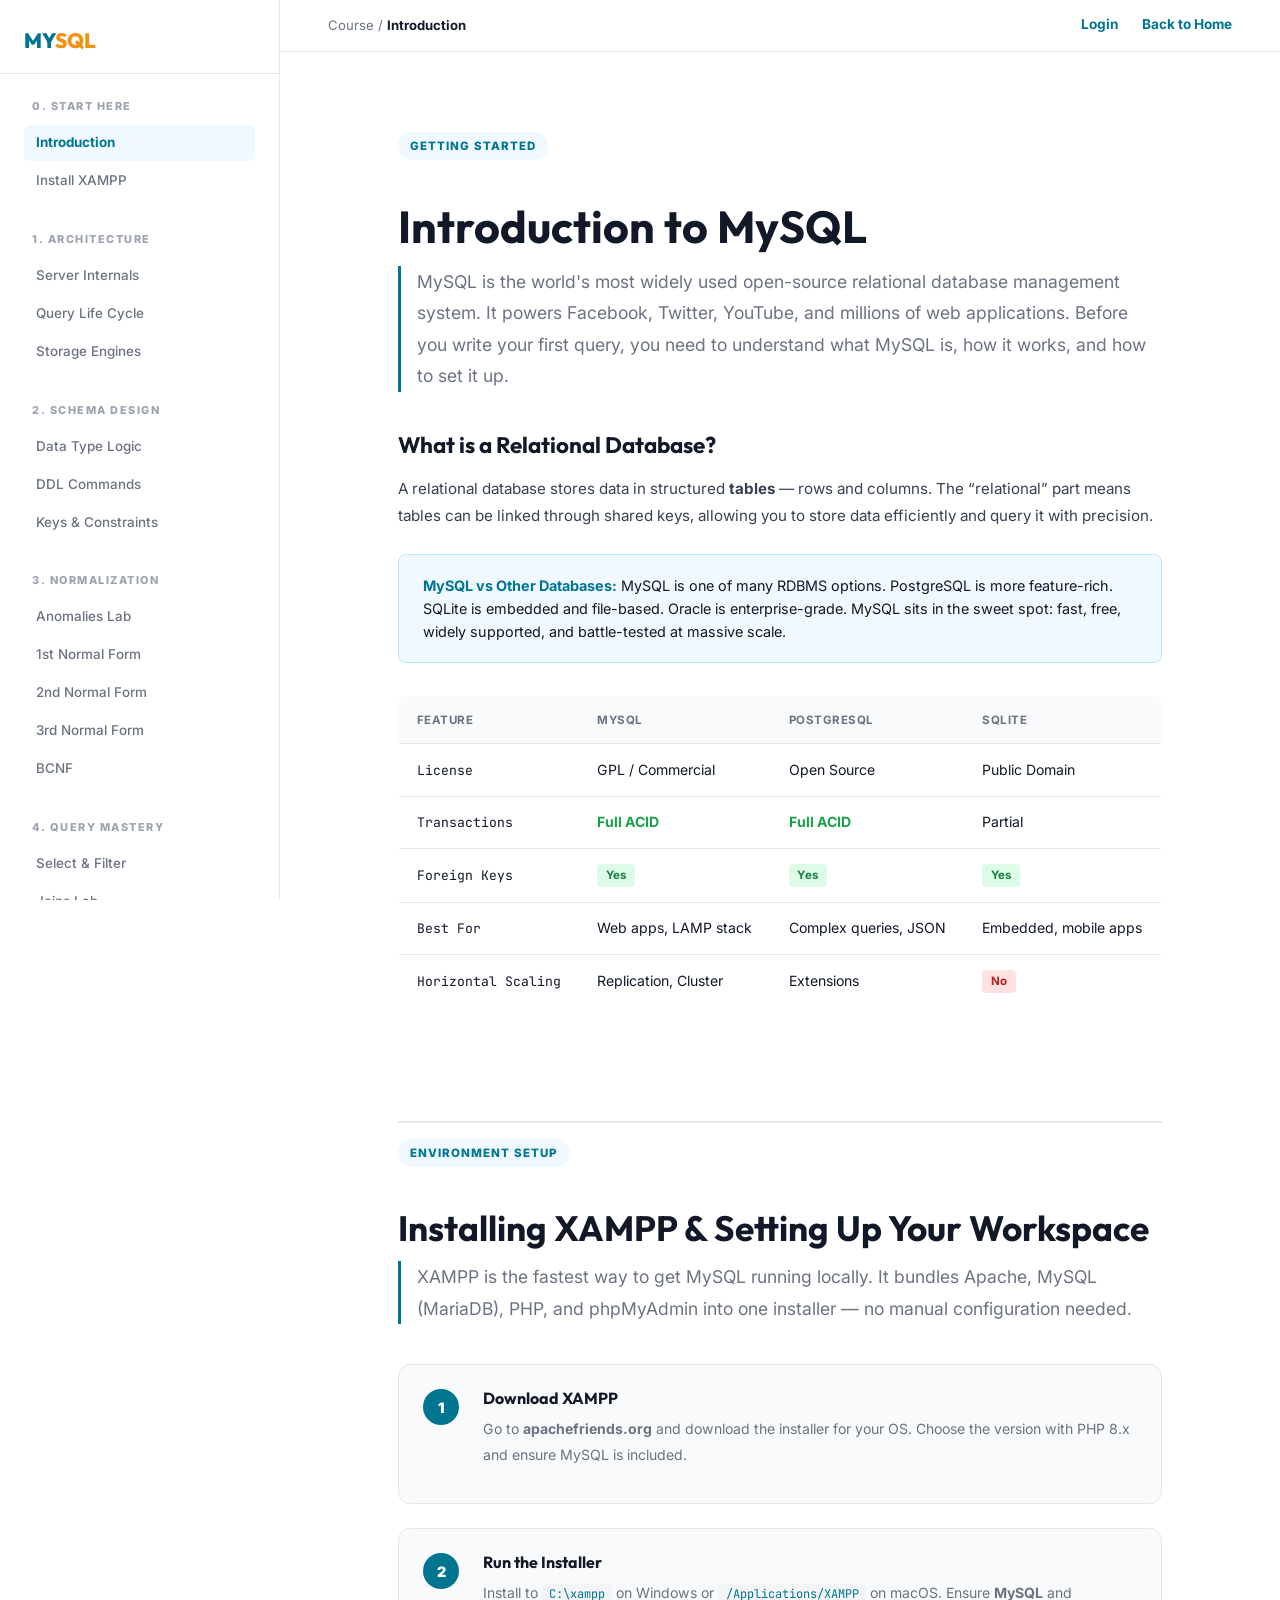
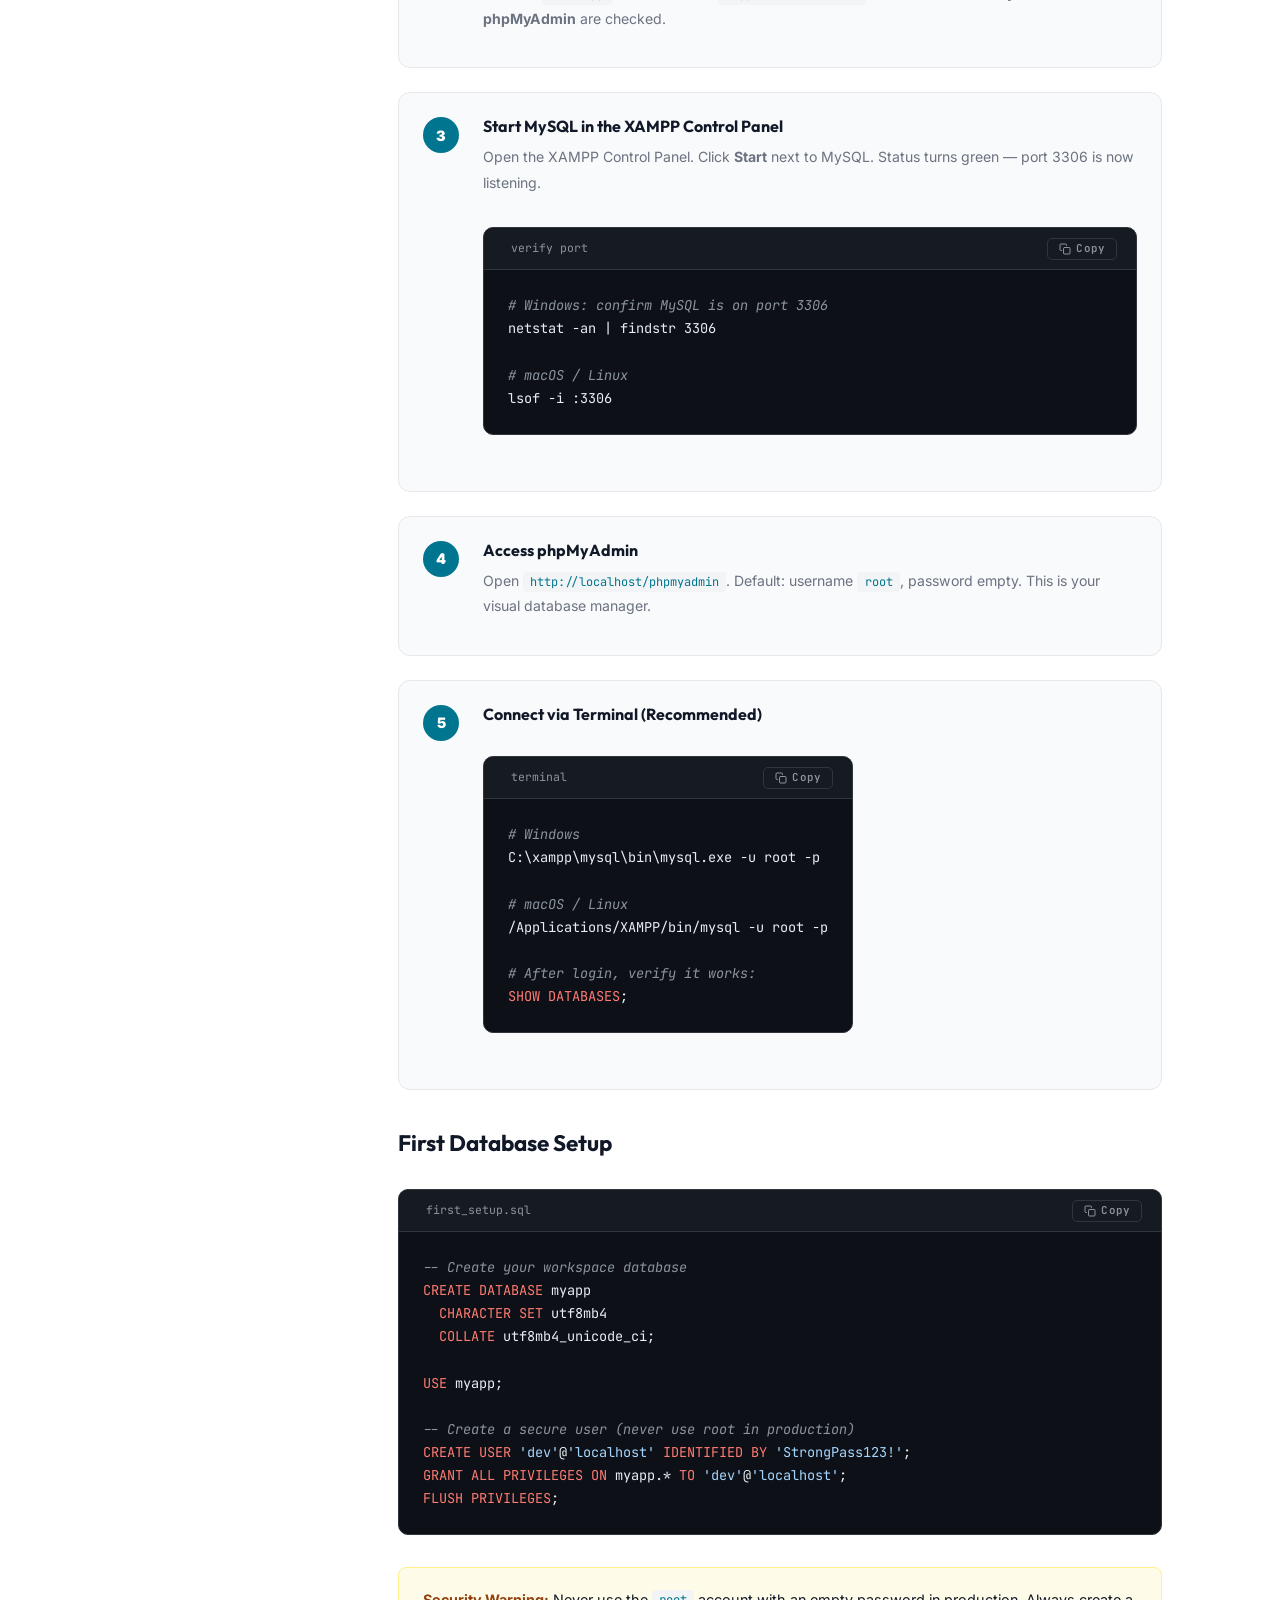
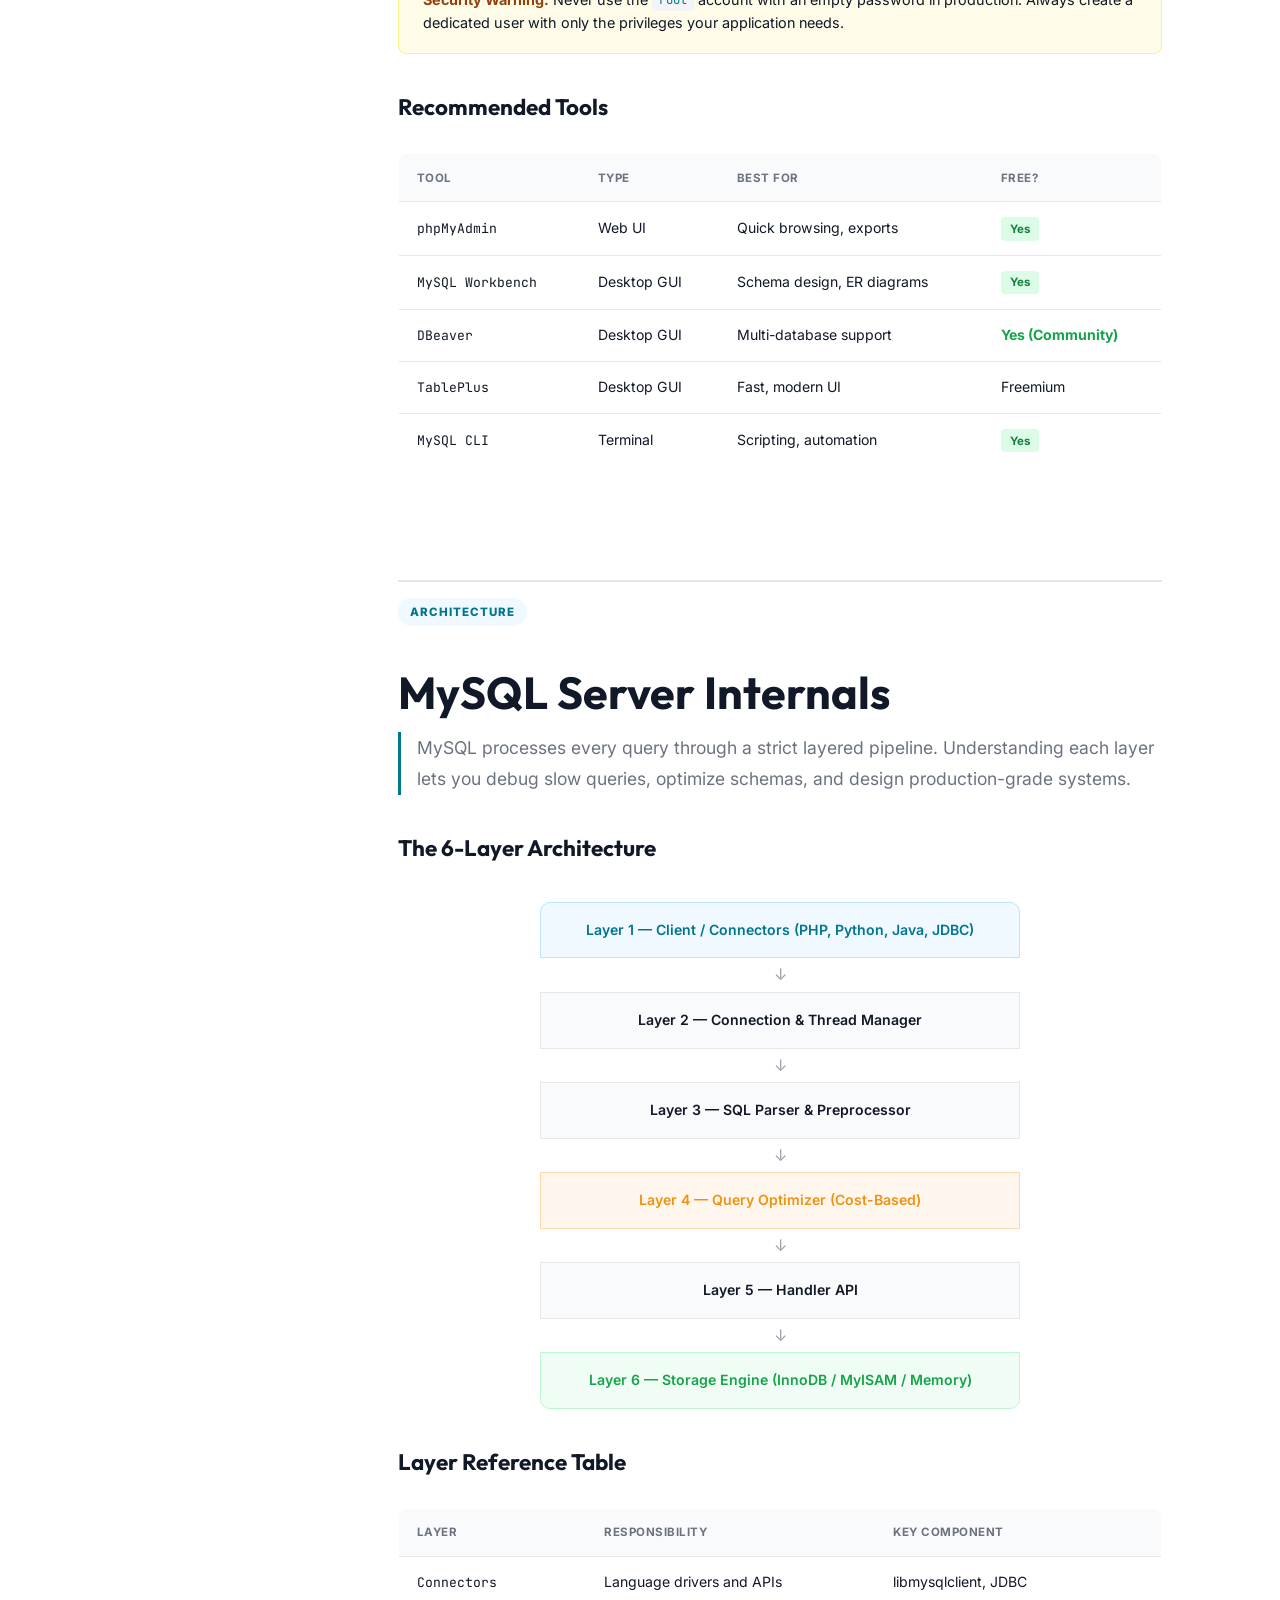
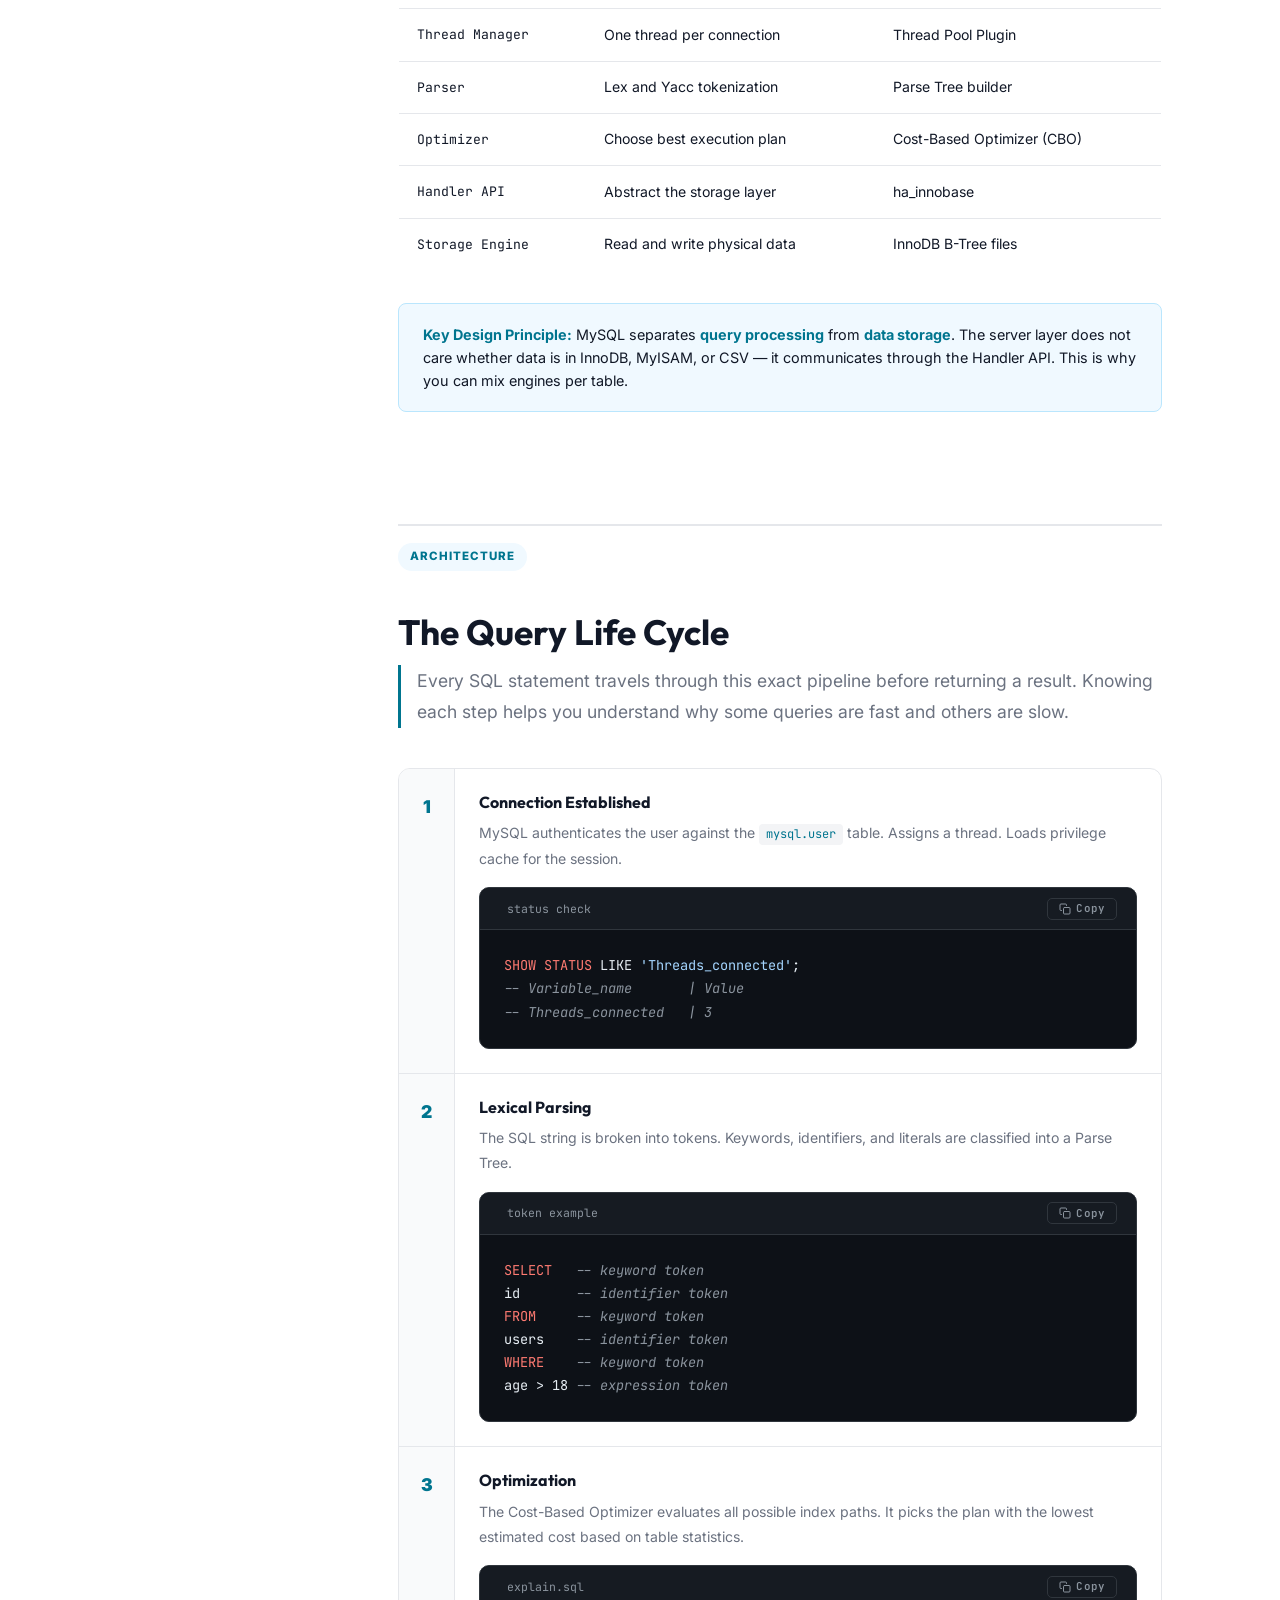
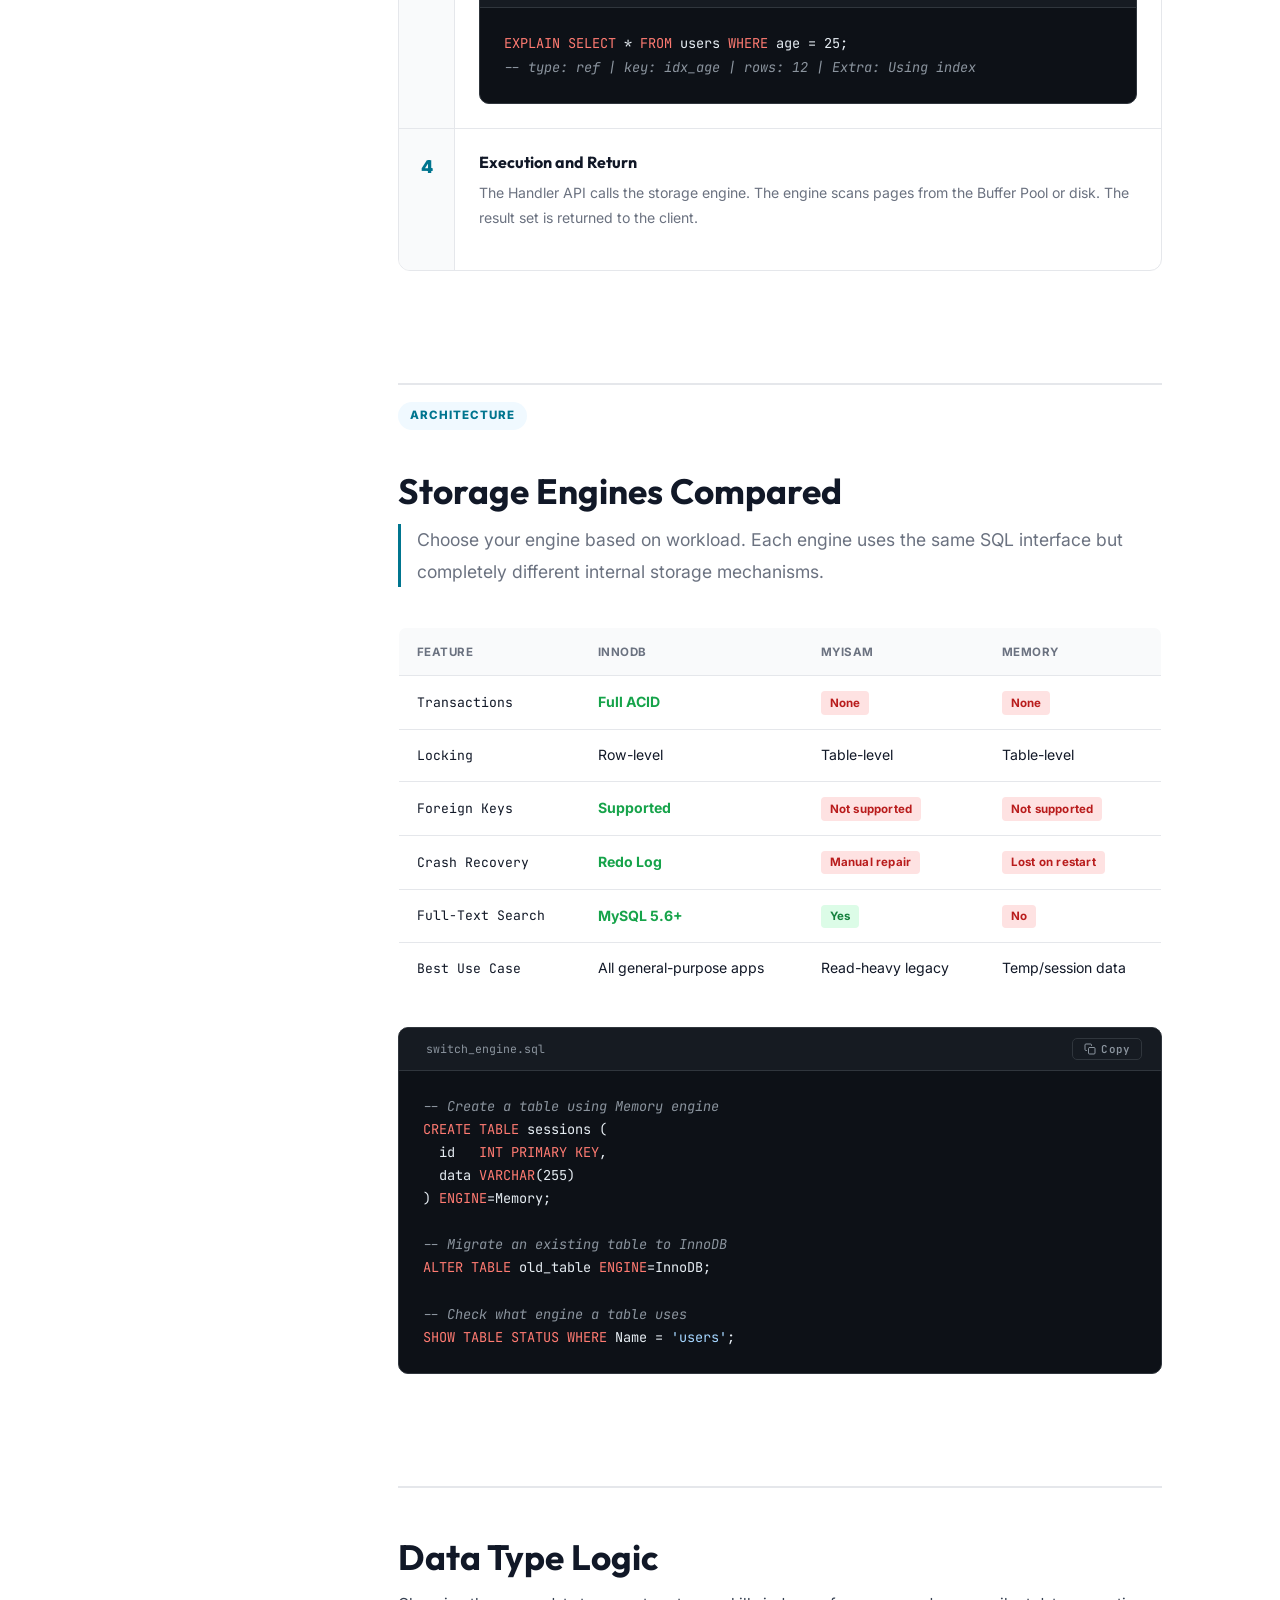
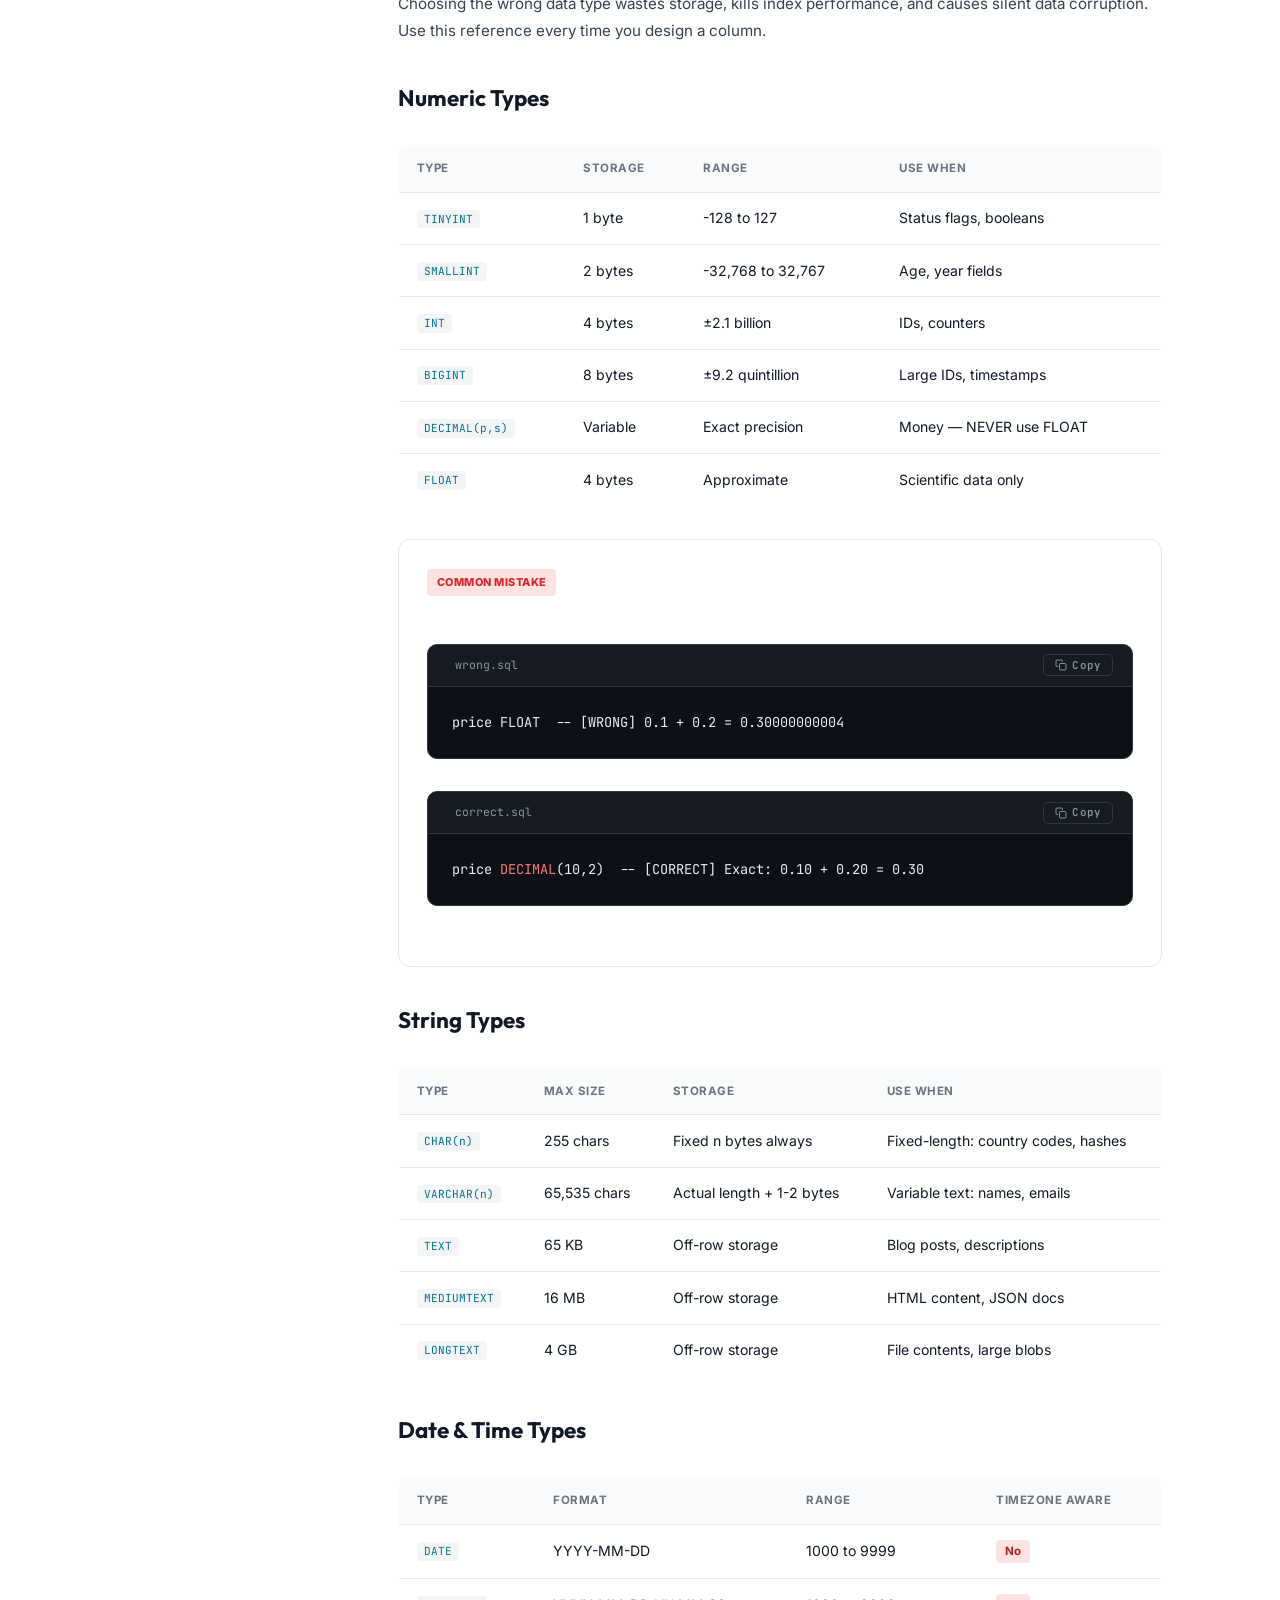
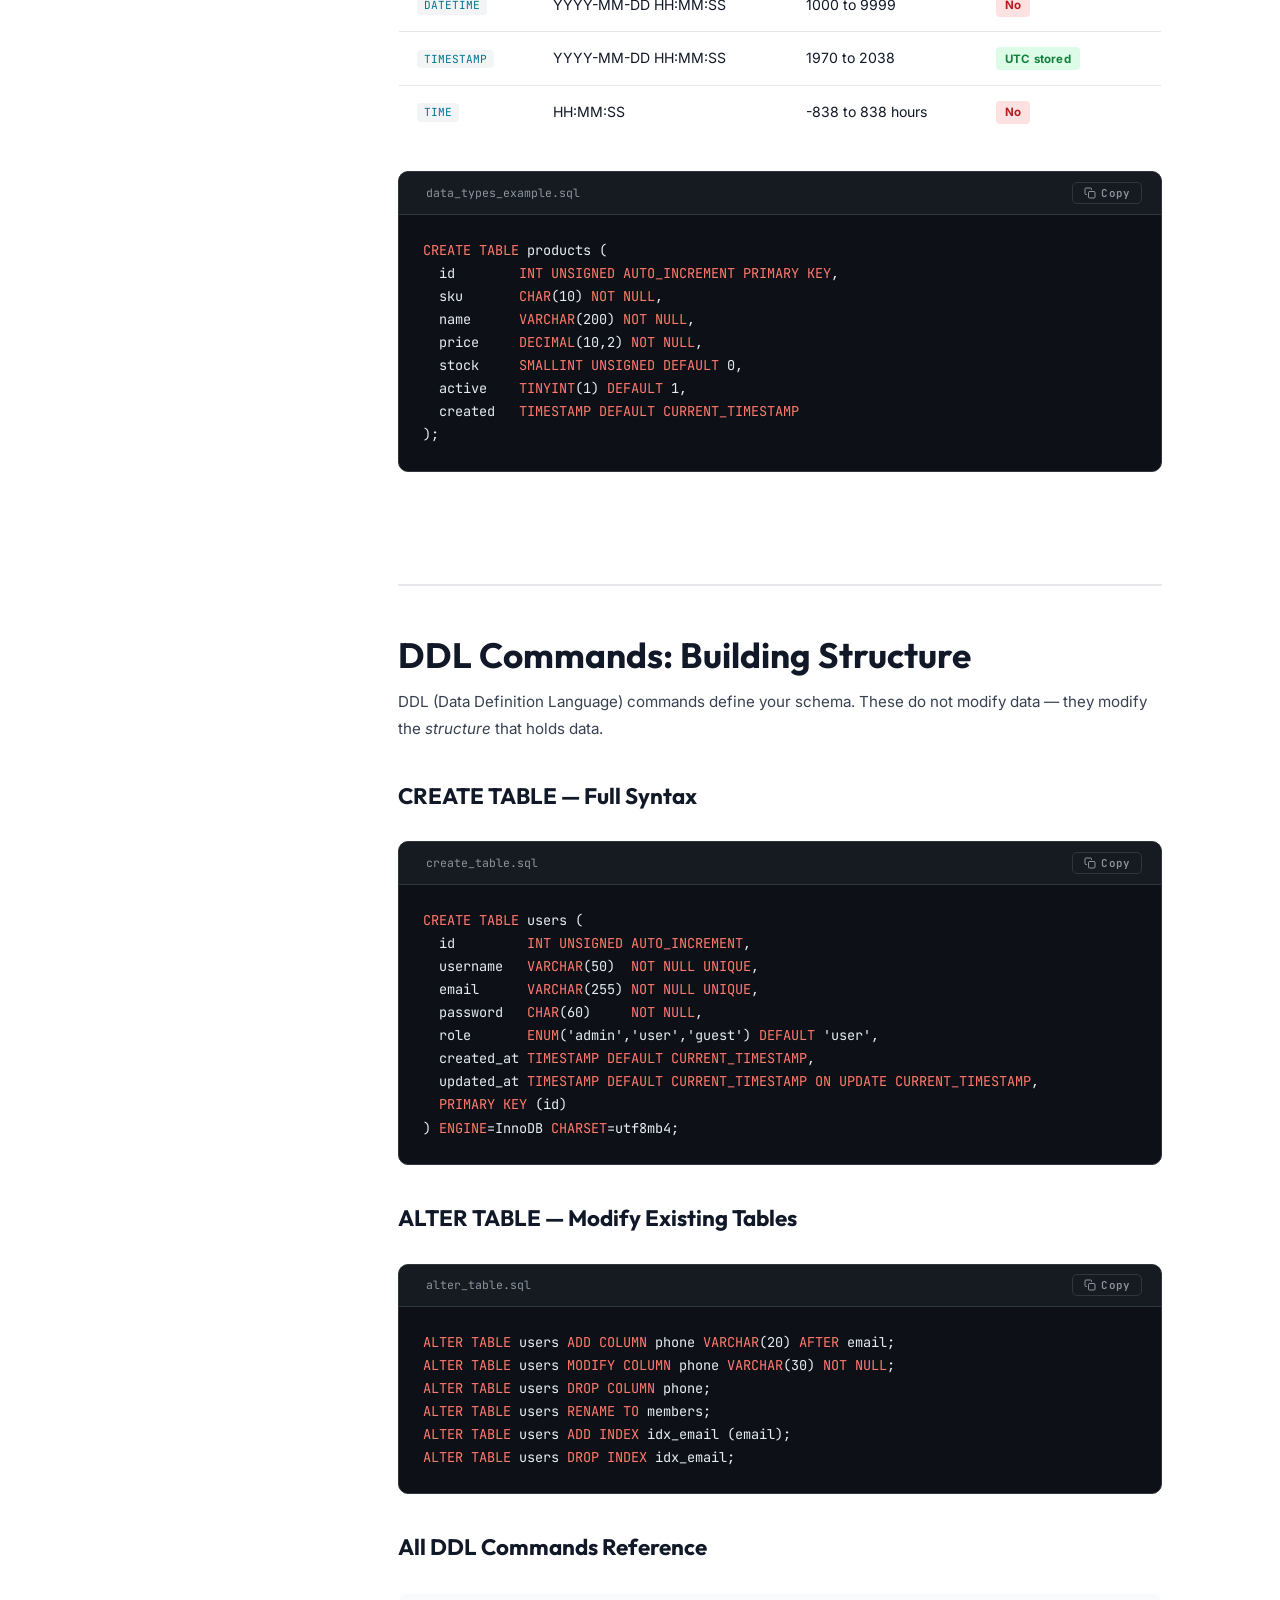
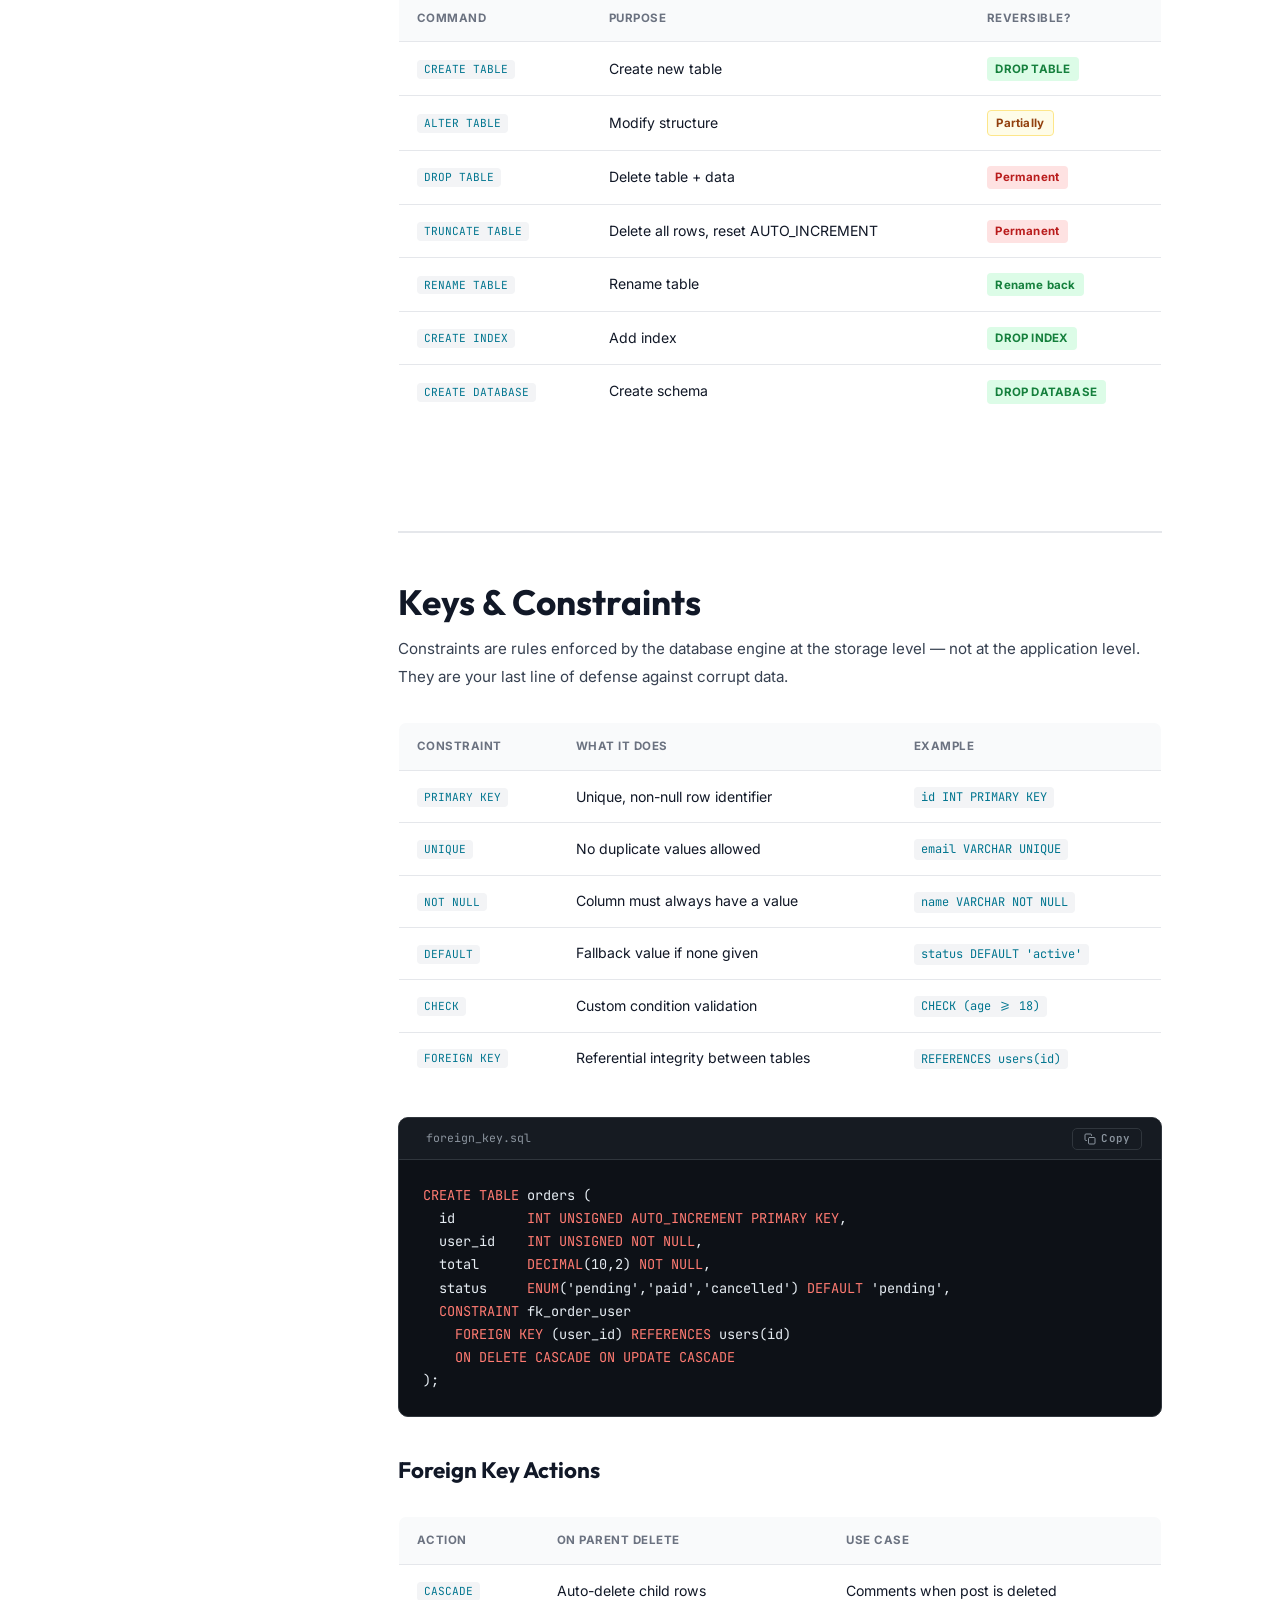
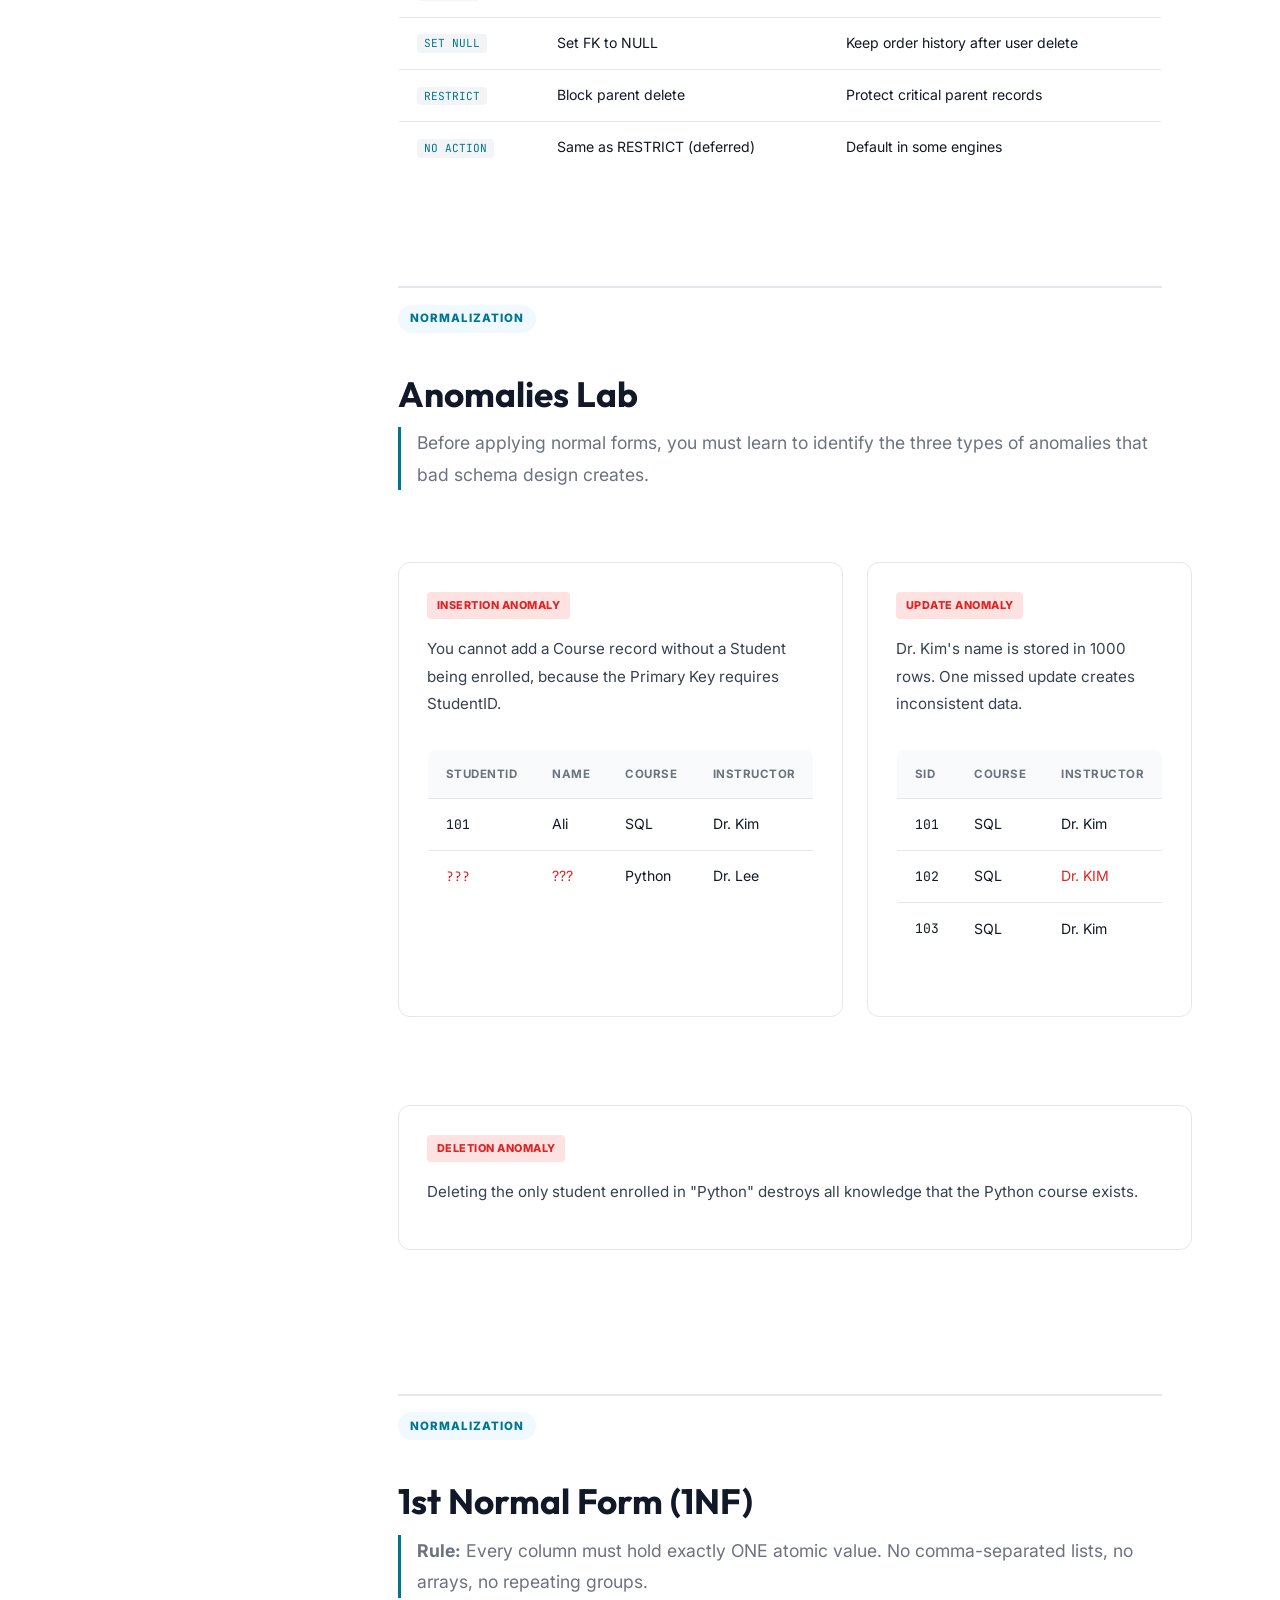
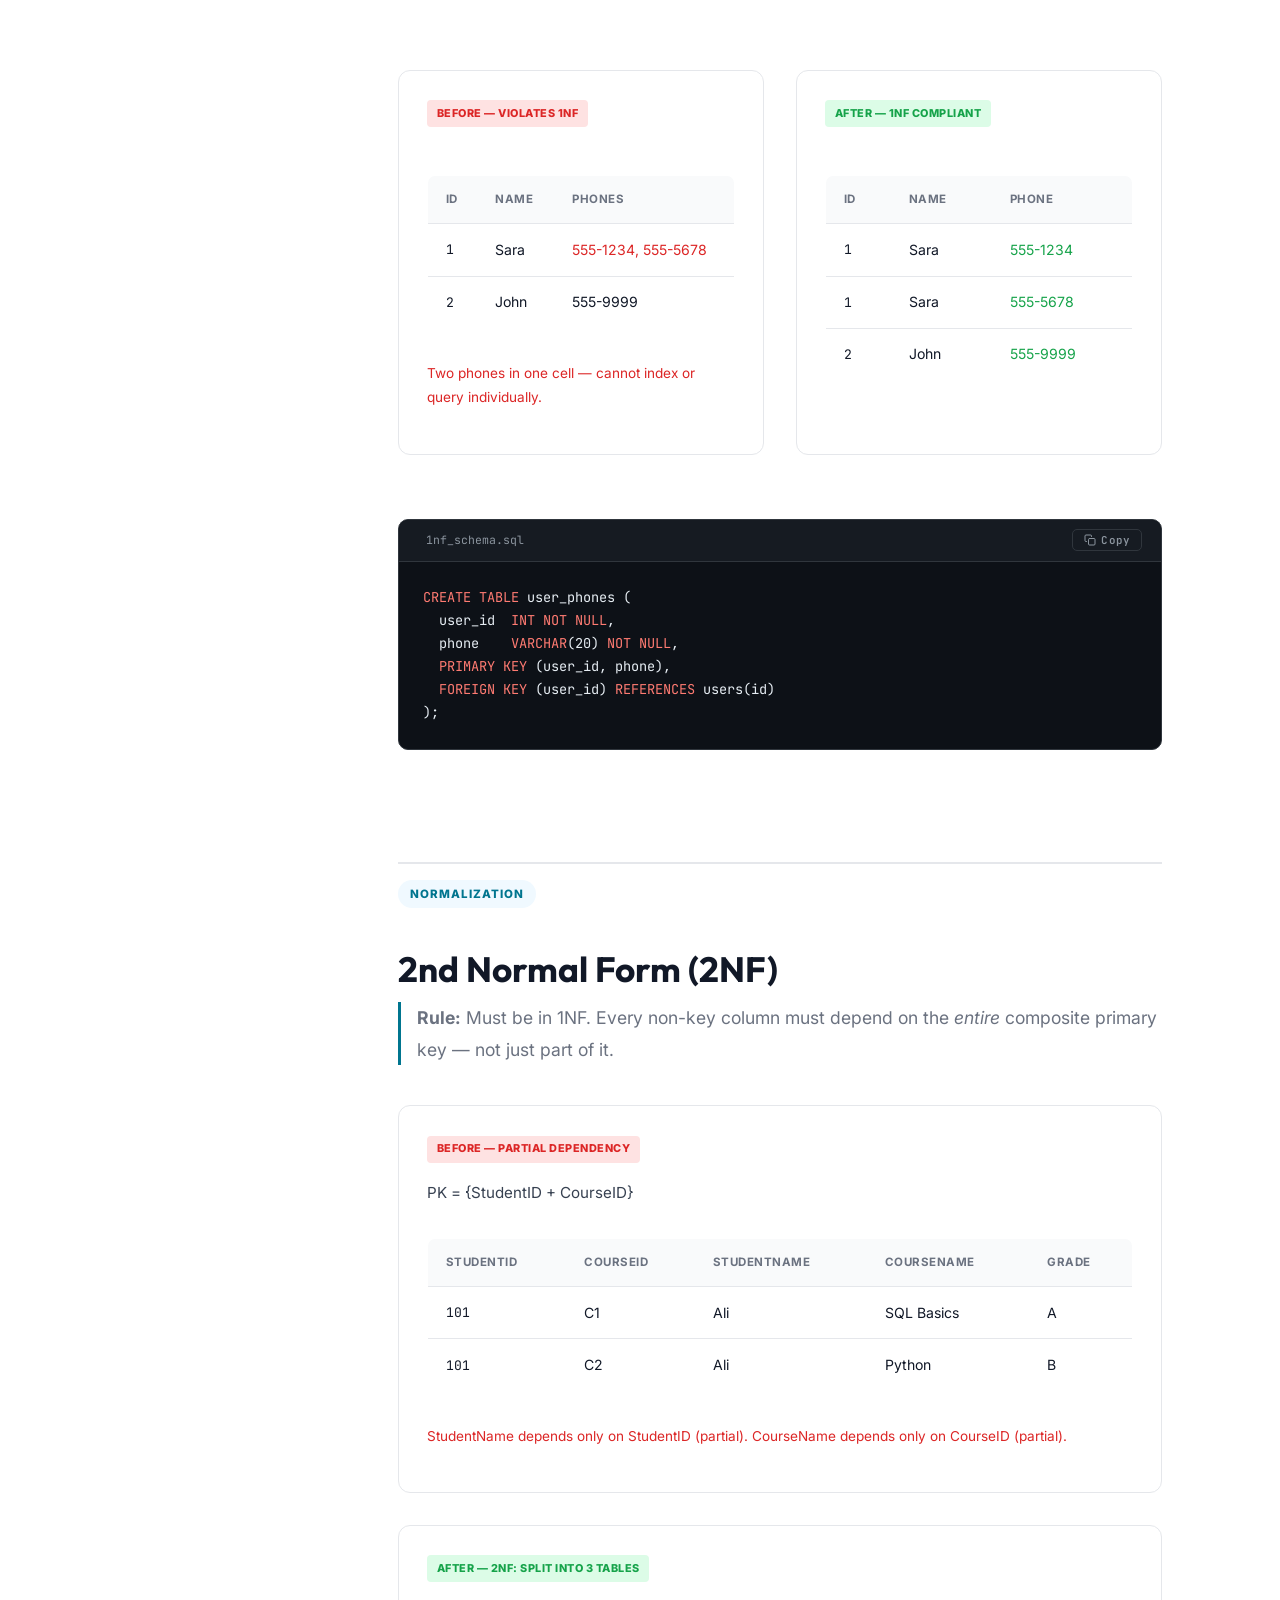
==== frontend/course.html @ f246e0b5 "First Build" ====
<!DOCTYPE html>
<html lang="en">

<head>
  <meta charset="UTF-8">
  <meta name="viewport" content="width=device-width, initial-scale=1.0">
  <title>MySQL Mastery | Full Course</title>
  <link rel="preconnect" href="https://fonts.googleapis.com">
  <link rel="preconnect" href="https://fonts.gstatic.com" crossorigin>
  <link
    href="https://fonts.googleapis.com/css2?family=Outfit:wght@300;400;600;700;800&family=Inter:wght@300;400;500;600&family=JetBrains+Mono:wght@400;600&display=swap"
    rel="stylesheet">
  <link rel="stylesheet" href="css/style.css">
  <link rel="stylesheet" href="css/course.css">
</head>

<body class="course-layout-v2">
  <aside class="course-sidebar">
    <div class="sidebar-logo">
      <a href="index.html"><span class="mysql-blue">MY</span><span class="mysql-orange">SQL</span></a>
    </div>
    <nav class="course-toc">
      <div class="toc-group">
        <span class="toc-title">0. START HERE</span>
        <a href="#intro" class="toc-link active">Introduction</a>
        <a href="#setup-xampp" class="toc-link">Install XAMPP</a>
      </div>
      <div class="toc-group">
        <span class="toc-title">1. ARCHITECTURE</span>
        <a href="#arch-internals" class="toc-link">Server Internals</a>
        <a href="#arch-flow" class="toc-link">Query Life Cycle</a>
        <a href="#arch-engines" class="toc-link">Storage Engines</a>
      </div>
      <div class="toc-group">
        <span class="toc-title">2. SCHEMA DESIGN</span>
        <a href="#design-types" class="toc-link">Data Type Logic</a>
        <a href="#design-ddl" class="toc-link">DDL Commands</a>
        <a href="#design-constraints" class="toc-link">Keys &amp; Constraints</a>
      </div>
      <div class="toc-group">
        <span class="toc-title">3. NORMALIZATION</span>
        <a href="#norm-concept" class="toc-link">Anomalies Lab</a>
        <a href="#norm-1nf" class="toc-link">1st Normal Form</a>
        <a href="#norm-2nf" class="toc-link">2nd Normal Form</a>
        <a href="#norm-3nf" class="toc-link">3rd Normal Form</a>
        <a href="#norm-bcnf" class="toc-link">BCNF</a>
      </div>
      <div class="toc-group">
        <span class="toc-title">4. QUERY MASTERY</span>
        <a href="#query-basics" class="toc-link">Select &amp; Filter</a>
        <a href="#query-joins" class="toc-link">Joins Lab</a>
        <a href="#query-agg" class="toc-link">Aggregation</a>
        <a href="#query-sub" class="toc-link">Subqueries &amp; CTEs</a>
      </div>
      <div class="toc-group">
        <span class="toc-title">5. PERFORMANCE</span>
        <a href="#perf-indexing" class="toc-link">Indexing B-Tree</a>
        <a href="#perf-explain" class="toc-link">EXPLAIN Command</a>
        <a href="#perf-acid" class="toc-link">ACID &amp; Transactions</a>
      </div>
    </nav>
  </aside>
  <main class="course-main">
    <header class="course-top-nav">
      <button class="sidebar-toggle" id="sidebar-toggle" aria-label="Toggle navigation">
        <svg viewBox="0 0 24 24" fill="none" stroke="currentColor" stroke-width="2" stroke-linecap="round"
          stroke-linejoin="round" width="20" height="20">
          <line x1="3" y1="6" x2="21" y2="6" />
          <line x1="3" y1="12" x2="21" y2="12" />
          <line x1="3" y1="18" x2="21" y2="18" />
        </svg>
      </button>
      <div class="breadcrumb">Course / <span id="current-module">Introduction</span></div>
      <div style="display: flex; gap: 1.5rem; align-items: center;">
        <a href="auth/login.html" class="back-home">Login</a>
        <a href="index.html" class="back-home">Back to Home</a>
      </div>
    </header>
    <div class="content-wrapper">
      <section id="intro" class="doc-section">
        <div class="section-badge">Getting Started</div>
        <h1>Introduction to MySQL</h1>
        <p class="section-intro">MySQL is the world's most widely used open-source relational database management
          system. It powers Facebook, Twitter, YouTube, and millions of web applications. Before you write your first
          query, you need to understand what MySQL is, how it works, and how to set it up.</p>

        <h3>What is a Relational Database?</h3>
        <p>A relational database stores data in structured <strong>tables</strong> &mdash; rows and columns. The
          &ldquo;relational&rdquo; part means tables can be linked through shared keys, allowing you to store data
          efficiently and query it with precision.</p>

        <div class="info-box">
          <strong>MySQL vs Other Databases:</strong> MySQL is one of many RDBMS options. PostgreSQL is more
          feature-rich. SQLite is embedded and file-based. Oracle is enterprise-grade. MySQL sits in the sweet spot:
          fast, free, widely supported, and battle-tested at massive scale.
        </div>

        <table class="doc-table">
          <thead>
            <tr>
              <th>Feature</th>
              <th>MySQL</th>
              <th>PostgreSQL</th>
              <th>SQLite</th>
            </tr>
          </thead>
          <tbody>
            <tr>
              <td>License</td>
              <td>GPL / Commercial</td>
              <td>Open Source</td>
              <td>Public Domain</td>
            </tr>
            <tr>
              <td>Transactions</td>
              <td class="yes">Full ACID</td>
              <td class="yes">Full ACID</td>
              <td>Partial</td>
            </tr>
            <tr>
              <td>Foreign Keys</td>
              <td><span class="tag-yes">Yes</span></td>
              <td><span class="tag-yes">Yes</span></td>
              <td><span class="tag-yes">Yes</span></td>
            </tr>
            <tr>
              <td>Best For</td>
              <td>Web apps, LAMP stack</td>
              <td>Complex queries, JSON</td>
              <td>Embedded, mobile apps</td>
            </tr>
            <tr>
              <td>Horizontal Scaling</td>
              <td>Replication, Cluster</td>
              <td>Extensions</td>
              <td><span class="tag-no">No</span></td>
            </tr>
          </tbody>
        </table>
      </section>

      <section id="setup-xampp" class="doc-section">
        <div class="section-badge">Environment Setup</div>
        <h2>Installing XAMPP &amp; Setting Up Your Workspace</h2>
        <p class="section-intro">XAMPP is the fastest way to get MySQL running locally. It bundles Apache, MySQL
          (MariaDB), PHP, and phpMyAdmin into one installer &mdash; no manual configuration needed.</p>

        <div class="install-steps">
          <div class="install-step">
            <div class="install-step-num">1</div>
            <div class="install-step-body">
              <h4>Download XAMPP</h4>
              <p>Go to <strong>apachefriends.org</strong> and download the installer for your OS. Choose the version
                with PHP 8.x and ensure MySQL is included.</p>
            </div>
          </div>
          <div class="install-step">
            <div class="install-step-num">2</div>
            <div class="install-step-body">
              <h4>Run the Installer</h4>
              <p>Install to <code>C:\xampp</code> on Windows or <code>/Applications/XAMPP</code> on macOS. Ensure
                <strong>MySQL</strong> and <strong>phpMyAdmin</strong> are checked.
              </p>
            </div>
          </div>
          <div class="install-step">
            <div class="install-step-num">3</div>
            <div class="install-step-body">
              <h4>Start MySQL in the XAMPP Control Panel</h4>
              <p>Open the XAMPP Control Panel. Click <strong>Start</strong> next to MySQL. Status turns green &mdash;
                port 3306 is now listening.</p>
              <div class="code-editor">
                <div class="editor-header">verify port</div>
                <pre><span class="cm"># Windows: confirm MySQL is on port 3306</span>
netstat -an | findstr 3306

<span class="cm"># macOS / Linux</span>
lsof -i :3306</pre>
              </div>
            </div>
          </div>
          <div class="install-step">
            <div class="install-step-num">4</div>
            <div class="install-step-body">
              <h4>Access phpMyAdmin</h4>
              <p>Open <code>http://localhost/phpmyadmin</code>. Default: username <code>root</code>, password empty.
                This is your visual database manager.</p>
            </div>
          </div>
          <div class="install-step">
            <div class="install-step-num">5</div>
            <div class="install-step-body">
              <h4>Connect via Terminal (Recommended)</h4>
              <div class="code-editor">
                <div class="editor-header">terminal</div>
                <pre><span class="cm"># Windows</span>
C:\xampp\mysql\bin\mysql.exe -u root -p

<span class="cm"># macOS / Linux</span>
/Applications/XAMPP/bin/mysql -u root -p

<span class="cm"># After login, verify it works:</span>
<span class="k">SHOW DATABASES</span>;</pre>
              </div>
            </div>
          </div>
        </div>

        <h3>First Database Setup</h3>
        <div class="code-editor">
          <div class="editor-header">first_setup.sql</div>
          <pre><span class="cm">-- Create your workspace database</span>
<span class="k">CREATE DATABASE</span> myapp
  <span class="k">CHARACTER SET</span> utf8mb4
  <span class="k">COLLATE</span> utf8mb4_unicode_ci;

<span class="k">USE</span> myapp;

<span class="cm">-- Create a secure user (never use root in production)</span>
<span class="k">CREATE USER</span> <span class="str">'dev'</span>@<span class="str">'localhost'</span> <span class="k">IDENTIFIED BY</span> <span class="str">'StrongPass123!'</span>;
<span class="k">GRANT ALL PRIVILEGES ON</span> myapp.* <span class="k">TO</span> <span class="str">'dev'</span>@<span class="str">'localhost'</span>;
<span class="k">FLUSH PRIVILEGES</span>;</pre>
        </div>

        <div class="warn-box">
          <strong>Security Warning:</strong> Never use the <code>root</code> account with an empty password in
          production. Always create a dedicated user with only the privileges your application needs.
        </div>

        <h3>Recommended Tools</h3>
        <table class="doc-table">
          <thead>
            <tr>
              <th>Tool</th>
              <th>Type</th>
              <th>Best For</th>
              <th>Free?</th>
            </tr>
          </thead>
          <tbody>
            <tr>
              <td>phpMyAdmin</td>
              <td>Web UI</td>
              <td>Quick browsing, exports</td>
              <td><span class="tag-yes">Yes</span></td>
            </tr>
            <tr>
              <td>MySQL Workbench</td>
              <td>Desktop GUI</td>
              <td>Schema design, ER diagrams</td>
              <td><span class="tag-yes">Yes</span></td>
            </tr>
            <tr>
              <td>DBeaver</td>
              <td>Desktop GUI</td>
              <td>Multi-database support</td>
              <td class="yes">Yes (Community)</td>
            </tr>
            <tr>
              <td>TablePlus</td>
              <td>Desktop GUI</td>
              <td>Fast, modern UI</td>
              <td>Freemium</td>
            </tr>
            <tr>
              <td>MySQL CLI</td>
              <td>Terminal</td>
              <td>Scripting, automation</td>
              <td><span class="tag-yes">Yes</span></td>
            </tr>
          </tbody>
        </table>
      </section>
      <section id="arch-internals" class="doc-section">
        <div class="section-badge">Architecture</div>
        <h1>MySQL Server Internals</h1>
        <p class="section-intro">MySQL processes every query through a strict layered pipeline. Understanding each layer
          lets you debug slow queries, optimize schemas, and design production-grade systems.</p>

        <h3>The 6-Layer Architecture</h3>
        <div class="visual-arch-map">
          <div class="arch-box blue">Layer 1 &mdash; Client / Connectors (PHP, Python, Java, JDBC)</div>
          <div class="arch-arrow">&#8595;</div>
          <div class="arch-box">Layer 2 &mdash; Connection &amp; Thread Manager</div>
          <div class="arch-arrow">&#8595;</div>
          <div class="arch-box">Layer 3 &mdash; SQL Parser &amp; Preprocessor</div>
          <div class="arch-arrow">&#8595;</div>
          <div class="arch-box orange">Layer 4 &mdash; Query Optimizer (Cost-Based)</div>
          <div class="arch-arrow">&#8595;</div>
          <div class="arch-box">Layer 5 &mdash; Handler API</div>
          <div class="arch-arrow">&#8595;</div>
          <div class="arch-box green">Layer 6 &mdash; Storage Engine (InnoDB / MyISAM / Memory)</div>
        </div>

        <h3>Layer Reference Table</h3>
        <table class="doc-table">
          <thead>
            <tr>
              <th>Layer</th>
              <th>Responsibility</th>
              <th>Key Component</th>
            </tr>
          </thead>
          <tbody>
            <tr>
              <td>Connectors</td>
              <td>Language drivers and APIs</td>
              <td>libmysqlclient, JDBC</td>
            </tr>
            <tr>
              <td>Thread Manager</td>
              <td>One thread per connection</td>
              <td>Thread Pool Plugin</td>
            </tr>
            <tr>
              <td>Parser</td>
              <td>Lex and Yacc tokenization</td>
              <td>Parse Tree builder</td>
            </tr>
            <tr>
              <td>Optimizer</td>
              <td>Choose best execution plan</td>
              <td>Cost-Based Optimizer (CBO)</td>
            </tr>
            <tr>
              <td>Handler API</td>
              <td>Abstract the storage layer</td>
              <td>ha_innobase</td>
            </tr>
            <tr>
              <td>Storage Engine</td>
              <td>Read and write physical data</td>
              <td>InnoDB B-Tree files</td>
            </tr>
          </tbody>
        </table>

        <div class="info-box">
          <strong>Key Design Principle:</strong> MySQL separates <strong>query processing</strong> from <strong>data
            storage</strong>. The server layer does not care whether data is in InnoDB, MyISAM, or CSV &mdash; it
          communicates through the Handler API. This is why you can mix engines per table.
        </div>
      </section>

      <section id="arch-flow" class="doc-section">
        <div class="section-badge">Architecture</div>
        <h2>The Query Life Cycle</h2>
        <p class="section-intro">Every SQL statement travels through this exact pipeline before returning a result.
          Knowing each step helps you understand why some queries are fast and others are slow.</p>

        <div class="step-blocks">
          <div class="step-block">
            <div class="step-num">1</div>
            <div class="step-body">
              <h4>Connection Established</h4>
              <p>MySQL authenticates the user against the <code>mysql.user</code> table. Assigns a thread. Loads
                privilege cache for the session.</p>
              <div class="code-editor">
                <div class="editor-header">status check</div>
                <pre><span class="k">SHOW STATUS</span> LIKE <span class="str">'Threads_connected'</span>;
<span class="cm">-- Variable_name       | Value</span>
<span class="cm">-- Threads_connected   | 3</span></pre>
              </div>
            </div>
          </div>
          <div class="step-block">
            <div class="step-num">2</div>
            <div class="step-body">
              <h4>Lexical Parsing</h4>
              <p>The SQL string is broken into tokens. Keywords, identifiers, and literals are classified into a Parse
                Tree.</p>
              <div class="code-editor">
                <div class="editor-header">token example</div>
                <pre><span class="k">SELECT</span>   <span class="cm">-- keyword token</span>
id       <span class="cm">-- identifier token</span>
<span class="k">FROM</span>     <span class="cm">-- keyword token</span>
users    <span class="cm">-- identifier token</span>
<span class="k">WHERE</span>    <span class="cm">-- keyword token</span>
age &gt; 18 <span class="cm">-- expression token</span></pre>
              </div>
            </div>
          </div>
          <div class="step-block">
            <div class="step-num">3</div>
            <div class="step-body">
              <h4>Optimization</h4>
              <p>The Cost-Based Optimizer evaluates all possible index paths. It picks the plan with the lowest
                estimated cost based on table statistics.</p>
              <div class="code-editor">
                <div class="editor-header">explain.sql</div>
                <pre><span class="k">EXPLAIN SELECT</span> * <span class="k">FROM</span> users <span class="k">WHERE</span> age = 25;
<span class="cm">-- type: ref | key: idx_age | rows: 12 | Extra: Using index</span></pre>
              </div>
            </div>
          </div>
          <div class="step-block">
            <div class="step-num">4</div>
            <div class="step-body">
              <h4>Execution and Return</h4>
              <p>The Handler API calls the storage engine. The engine scans pages from the Buffer Pool or disk. The
                result set is returned to the client.</p>
            </div>
          </div>
        </div>
      </section>

      <section id="arch-engines" class="doc-section">
        <div class="section-badge">Architecture</div>
        <h2>Storage Engines Compared</h2>
        <p class="section-intro">Choose your engine based on workload. Each engine uses the same SQL interface but
          completely different internal storage mechanisms.</p>

        <table class="doc-table">
          <thead>
            <tr>
              <th>Feature</th>
              <th>InnoDB</th>
              <th>MyISAM</th>
              <th>Memory</th>
            </tr>
          </thead>
          <tbody>
            <tr>
              <td>Transactions</td>
              <td class="yes">Full ACID</td>
              <td><span class="tag-no">None</span></td>
              <td><span class="tag-no">None</span></td>
            </tr>
            <tr>
              <td>Locking</td>
              <td>Row-level</td>
              <td>Table-level</td>
              <td>Table-level</td>
            </tr>
            <tr>
              <td>Foreign Keys</td>
              <td class="yes">Supported</td>
              <td><span class="tag-no">Not supported</span></td>
              <td><span class="tag-no">Not supported</span></td>
            </tr>
            <tr>
              <td>Crash Recovery</td>
              <td class="yes">Redo Log</td>
              <td><span class="tag-no">Manual repair</span></td>
              <td><span class="tag-no">Lost on restart</span></td>
            </tr>
            <tr>
              <td>Full-Text Search</td>
              <td class="yes">MySQL 5.6+</td>
              <td><span class="tag-yes">Yes</span></td>
              <td><span class="tag-no">No</span></td>
            </tr>
            <tr>
              <td>Best Use Case</td>
              <td>All general-purpose apps</td>
              <td>Read-heavy legacy</td>
              <td>Temp/session data</td>
            </tr>
          </tbody>
        </table>

        <div class="code-editor">
          <div class="editor-header">switch_engine.sql</div>
          <pre><span class="cm">-- Create a table using Memory engine</span>
<span class="k">CREATE TABLE</span> sessions (
  id   <span class="k">INT PRIMARY KEY</span>,
  data <span class="k">VARCHAR</span>(255)
) <span class="k">ENGINE</span>=Memory;

<span class="cm">-- Migrate an existing table to InnoDB</span>
<span class="k">ALTER TABLE</span> old_table <span class="k">ENGINE</span>=InnoDB;

<span class="cm">-- Check what engine a table uses</span>
<span class="k">SHOW TABLE STATUS</span> <span class="k">WHERE</span> Name = <span class="str">'users'</span>;</pre>
        </div>
      </section>
      <section id="design-types" class="doc-section">
        <h2>Data Type Logic</h2>
        <p>Choosing the wrong data type wastes storage, kills index performance, and causes silent data corruption. Use
          this reference every time you design a column.</p>

        <h3>Numeric Types</h3>
        <table class="doc-table">
          <thead>
            <tr>
              <th>Type</th>
              <th>Storage</th>
              <th>Range</th>
              <th>Use When</th>
            </tr>
          </thead>
          <tbody>
            <tr>
              <td><code>TINYINT</code></td>
              <td>1 byte</td>
              <td>-128 to 127</td>
              <td>Status flags, booleans</td>
            </tr>
            <tr>
              <td><code>SMALLINT</code></td>
              <td>2 bytes</td>
              <td>-32,768 to 32,767</td>
              <td>Age, year fields</td>
            </tr>
            <tr>
              <td><code>INT</code></td>
              <td>4 bytes</td>
              <td>±2.1 billion</td>
              <td>IDs, counters</td>
            </tr>
            <tr>
              <td><code>BIGINT</code></td>
              <td>8 bytes</td>
              <td>±9.2 quintillion</td>
              <td>Large IDs, timestamps</td>
            </tr>
            <tr>
              <td><code>DECIMAL(p,s)</code></td>
              <td>Variable</td>
              <td>Exact precision</td>
              <td>Money — NEVER use FLOAT</td>
            </tr>
            <tr>
              <td><code>FLOAT</code></td>
              <td>4 bytes</td>
              <td>Approximate</td>
              <td>Scientific data only</td>
            </tr>
          </tbody>
        </table>

        <div class="lab-box"><span class="lab-tag error">Common Mistake</span>
          <div class="code-editor">
            <div class="editor-header">wrong.sql</div>
            <pre>price FLOAT  -- [WRONG] 0.1 + 0.2 = 0.30000000004</pre>
          </div>
          <div class="code-editor">
            <div class="editor-header">correct.sql</div>
            <pre>price <span class="k">DECIMAL</span>(10,2)  -- [CORRECT] Exact: 0.10 + 0.20 = 0.30</pre>
          </div>
        </div>

        <h3>String Types</h3>
        <table class="doc-table">
          <thead>
            <tr>
              <th>Type</th>
              <th>Max Size</th>
              <th>Storage</th>
              <th>Use When</th>
            </tr>
          </thead>
          <tbody>
            <tr>
              <td><code>CHAR(n)</code></td>
              <td>255 chars</td>
              <td>Fixed n bytes always</td>
              <td>Fixed-length: country codes, hashes</td>
            </tr>
            <tr>
              <td><code>VARCHAR(n)</code></td>
              <td>65,535 chars</td>
              <td>Actual length + 1-2 bytes</td>
              <td>Variable text: names, emails</td>
            </tr>
            <tr>
              <td><code>TEXT</code></td>
              <td>65 KB</td>
              <td>Off-row storage</td>
              <td>Blog posts, descriptions</td>
            </tr>
            <tr>
              <td><code>MEDIUMTEXT</code></td>
              <td>16 MB</td>
              <td>Off-row storage</td>
              <td>HTML content, JSON docs</td>
            </tr>
            <tr>
              <td><code>LONGTEXT</code></td>
              <td>4 GB</td>
              <td>Off-row storage</td>
              <td>File contents, large blobs</td>
            </tr>
          </tbody>
        </table>

        <h3>Date & Time Types</h3>
        <table class="doc-table">
          <thead>
            <tr>
              <th>Type</th>
              <th>Format</th>
              <th>Range</th>
              <th>Timezone Aware</th>
            </tr>
          </thead>
          <tbody>
            <tr>
              <td><code>DATE</code></td>
              <td>YYYY-MM-DD</td>
              <td>1000 to 9999</td>
              <td><span class="tag-no">No</span></td>
            </tr>
            <tr>
              <td><code>DATETIME</code></td>
              <td>YYYY-MM-DD HH:MM:SS</td>
              <td>1000 to 9999</td>
              <td><span class="tag-no">No</span></td>
            </tr>
            <tr>
              <td><code>TIMESTAMP</code></td>
              <td>YYYY-MM-DD HH:MM:SS</td>
              <td>1970 to 2038</td>
              <td><span class="tag-yes">UTC stored</span></td>
            </tr>
            <tr>
              <td><code>TIME</code></td>
              <td>HH:MM:SS</td>
              <td>-838 to 838 hours</td>
              <td><span class="tag-no">No</span></td>
            </tr>
          </tbody>
        </table>

        <div class="code-editor">
          <div class="editor-header">data_types_example.sql</div>
          <pre><span class="k">CREATE TABLE</span> products (
  id        <span class="k">INT UNSIGNED AUTO_INCREMENT PRIMARY KEY</span>,
  sku       <span class="k">CHAR</span>(10) <span class="k">NOT NULL</span>,
  name      <span class="k">VARCHAR</span>(200) <span class="k">NOT NULL</span>,
  price     <span class="k">DECIMAL</span>(10,2) <span class="k">NOT NULL</span>,
  stock     <span class="k">SMALLINT UNSIGNED DEFAULT</span> 0,
  active    <span class="k">TINYINT</span>(1) <span class="k">DEFAULT</span> 1,
  created   <span class="k">TIMESTAMP DEFAULT CURRENT_TIMESTAMP</span>
);</pre>
        </div>
      </section>

      <section id="design-ddl" class="doc-section">
        <h2>DDL Commands: Building Structure</h2>
        <p>DDL (Data Definition Language) commands define your schema. These do not modify data — they modify the
          <em>structure</em> that holds data.
        </p>

        <h3>CREATE TABLE — Full Syntax</h3>
        <div class="code-editor">
          <div class="editor-header">create_table.sql</div>
          <pre><span class="k">CREATE TABLE</span> users (
  id         <span class="k">INT UNSIGNED AUTO_INCREMENT</span>,
  username   <span class="k">VARCHAR</span>(50)  <span class="k">NOT NULL UNIQUE</span>,
  email      <span class="k">VARCHAR</span>(255) <span class="k">NOT NULL UNIQUE</span>,
  password   <span class="k">CHAR</span>(60)     <span class="k">NOT NULL</span>,
  role       <span class="k">ENUM</span>('admin','user','guest') <span class="k">DEFAULT</span> 'user',
  created_at <span class="k">TIMESTAMP DEFAULT CURRENT_TIMESTAMP</span>,
  updated_at <span class="k">TIMESTAMP DEFAULT CURRENT_TIMESTAMP ON UPDATE CURRENT_TIMESTAMP</span>,
  <span class="k">PRIMARY KEY</span> (id)
) <span class="k">ENGINE</span>=InnoDB <span class="k">CHARSET</span>=utf8mb4;</pre>
        </div>

        <h3>ALTER TABLE — Modify Existing Tables</h3>
        <div class="code-editor">
          <div class="editor-header">alter_table.sql</div>
          <pre><span class="k">ALTER TABLE</span> users <span class="k">ADD COLUMN</span> phone <span class="k">VARCHAR</span>(20) <span class="k">AFTER</span> email;
<span class="k">ALTER TABLE</span> users <span class="k">MODIFY COLUMN</span> phone <span class="k">VARCHAR</span>(30) <span class="k">NOT NULL</span>;
<span class="k">ALTER TABLE</span> users <span class="k">DROP COLUMN</span> phone;
<span class="k">ALTER TABLE</span> users <span class="k">RENAME TO</span> members;
<span class="k">ALTER TABLE</span> users <span class="k">ADD INDEX</span> idx_email (email);
<span class="k">ALTER TABLE</span> users <span class="k">DROP INDEX</span> idx_email;</pre>
        </div>

        <h3>All DDL Commands Reference</h3>
        <table class="doc-table">
          <thead>
            <tr>
              <th>Command</th>
              <th>Purpose</th>
              <th>Reversible?</th>
            </tr>
          </thead>
          <tbody>
            <tr>
              <td><code>CREATE TABLE</code></td>
              <td>Create new table</td>
              <td><span class="tag-yes">DROP TABLE</span></td>
            </tr>
            <tr>
              <td><code>ALTER TABLE</code></td>
              <td>Modify structure</td>
              <td><span class="tag-warn">Partially</span></td>
            </tr>
            <tr>
              <td><code>DROP TABLE</code></td>
              <td>Delete table + data</td>
              <td><span class="tag-no">Permanent</span></td>
            </tr>
            <tr>
              <td><code>TRUNCATE TABLE</code></td>
              <td>Delete all rows, reset AUTO_INCREMENT</td>
              <td><span class="tag-no">Permanent</span></td>
            </tr>
            <tr>
              <td><code>RENAME TABLE</code></td>
              <td>Rename table</td>
              <td><span class="tag-yes">Rename back</span></td>
            </tr>
            <tr>
              <td><code>CREATE INDEX</code></td>
              <td>Add index</td>
              <td><span class="tag-yes">DROP INDEX</span></td>
            </tr>
            <tr>
              <td><code>CREATE DATABASE</code></td>
              <td>Create schema</td>
              <td><span class="tag-yes">DROP DATABASE</span></td>
            </tr>
          </tbody>
        </table>
      </section>

      <section id="design-constraints" class="doc-section">
        <h2>Keys &amp; Constraints</h2>
        <p>Constraints are rules enforced by the database engine at the storage level — not at the application level.
          They are your last line of defense against corrupt data.</p>

        <table class="doc-table">
          <thead>
            <tr>
              <th>Constraint</th>
              <th>What It Does</th>
              <th>Example</th>
            </tr>
          </thead>
          <tbody>
            <tr>
              <td><code>PRIMARY KEY</code></td>
              <td>Unique, non-null row identifier</td>
              <td><code>id INT PRIMARY KEY</code></td>
            </tr>
            <tr>
              <td><code>UNIQUE</code></td>
              <td>No duplicate values allowed</td>
              <td><code>email VARCHAR UNIQUE</code></td>
            </tr>
            <tr>
              <td><code>NOT NULL</code></td>
              <td>Column must always have a value</td>
              <td><code>name VARCHAR NOT NULL</code></td>
            </tr>
            <tr>
              <td><code>DEFAULT</code></td>
              <td>Fallback value if none given</td>
              <td><code>status DEFAULT 'active'</code></td>
            </tr>
            <tr>
              <td><code>CHECK</code></td>
              <td>Custom condition validation</td>
              <td><code>CHECK (age >= 18)</code></td>
            </tr>
            <tr>
              <td><code>FOREIGN KEY</code></td>
              <td>Referential integrity between tables</td>
              <td><code>REFERENCES users(id)</code></td>
            </tr>
          </tbody>
        </table>

        <div class="code-editor">
          <div class="editor-header">foreign_key.sql</div>
          <pre><span class="k">CREATE TABLE</span> orders (
  id         <span class="k">INT UNSIGNED AUTO_INCREMENT PRIMARY KEY</span>,
  user_id    <span class="k">INT UNSIGNED NOT NULL</span>,
  total      <span class="k">DECIMAL</span>(10,2) <span class="k">NOT NULL</span>,
  status     <span class="k">ENUM</span>('pending','paid','cancelled') <span class="k">DEFAULT</span> 'pending',
  <span class="k">CONSTRAINT</span> fk_order_user
    <span class="k">FOREIGN KEY</span> (user_id) <span class="k">REFERENCES</span> users(id)
    <span class="k">ON DELETE CASCADE ON UPDATE CASCADE</span>
);</pre>
        </div>

        <h3>Foreign Key Actions</h3>
        <table class="doc-table">
          <thead>
            <tr>
              <th>Action</th>
              <th>On Parent Delete</th>
              <th>Use Case</th>
            </tr>
          </thead>
          <tbody>
            <tr>
              <td><code>CASCADE</code></td>
              <td>Auto-delete child rows</td>
              <td>Comments when post is deleted</td>
            </tr>
            <tr>
              <td><code>SET NULL</code></td>
              <td>Set FK to NULL</td>
              <td>Keep order history after user delete</td>
            </tr>
            <tr>
              <td><code>RESTRICT</code></td>
              <td>Block parent delete</td>
              <td>Protect critical parent records</td>
            </tr>
            <tr>
              <td><code>NO ACTION</code></td>
              <td>Same as RESTRICT (deferred)</td>
              <td>Default in some engines</td>
            </tr>
          </tbody>
        </table>
      </section>
      <section id="norm-concept" class="doc-section">
        <div class="section-badge">Normalization</div>
        <h2>Anomalies Lab</h2>
        <p class="section-intro">Before applying normal forms, you must learn to identify the three types of anomalies
          that bad schema design creates.</p>

        <div class="anomaly-grid">
          <div class="lab-box">
            <span class="lab-tag error">Insertion Anomaly</span>
            <p>You cannot add a Course record without a Student being enrolled, because the Primary Key requires
              StudentID.</p>
            <table class="doc-table">
              <thead>
                <tr>
                  <th>StudentID</th>
                  <th>Name</th>
                  <th>Course</th>
                  <th>Instructor</th>
                </tr>
              </thead>
              <tbody>
                <tr>
                  <td>101</td>
                  <td>Ali</td>
                  <td>SQL</td>
                  <td>Dr. Kim</td>
                </tr>
                <tr>
                  <td style="color:#dc2626">???</td>
                  <td style="color:#dc2626">???</td>
                  <td>Python</td>
                  <td>Dr. Lee</td>
                </tr>
              </tbody>
            </table>
          </div>
          <div class="lab-box">
            <span class="lab-tag error">Update Anomaly</span>
            <p>Dr. Kim's name is stored in 1000 rows. One missed update creates inconsistent data.</p>
            <table class="doc-table">
              <thead>
                <tr>
                  <th>SID</th>
                  <th>Course</th>
                  <th>Instructor</th>
                </tr>
              </thead>
              <tbody>
                <tr>
                  <td>101</td>
                  <td>SQL</td>
                  <td>Dr. Kim</td>
                </tr>
                <tr>
                  <td>102</td>
                  <td>SQL</td>
                  <td style="color:#dc2626">Dr. KIM</td>
                </tr>
                <tr>
                  <td>103</td>
                  <td>SQL</td>
                  <td>Dr. Kim</td>
                </tr>
              </tbody>
            </table>
          </div>
          <div class="lab-box anomaly-full">
            <span class="lab-tag error">Deletion Anomaly</span>
            <p>Deleting the only student enrolled in &quot;Python&quot; destroys all knowledge that the Python course
              exists.</p>
          </div>
        </div>
      </section>

      <section id="norm-1nf" class="doc-section">
        <div class="section-badge">Normalization</div>
        <h2>1st Normal Form (1NF)</h2>
        <p class="section-intro"><strong>Rule:</strong> Every column must hold exactly ONE atomic value. No
          comma-separated lists, no arrays, no repeating groups.</p>

        <div class="practical-split">
          <div class="lab-box">
            <span class="lab-tag error">BEFORE &mdash; Violates 1NF</span>
            <table class="doc-table">
              <thead>
                <tr>
                  <th>ID</th>
                  <th>Name</th>
                  <th>Phones</th>
                </tr>
              </thead>
              <tbody>
                <tr>
                  <td>1</td>
                  <td>Sara</td>
                  <td style="color:#dc2626">555-1234, 555-5678</td>
                </tr>
                <tr>
                  <td>2</td>
                  <td>John</td>
                  <td>555-9999</td>
                </tr>
              </tbody>
            </table>
            <p style="color:#dc2626;margin-top:0.75rem;font-size:0.85rem">Two phones in one cell &mdash; cannot index or
              query individually.</p>
          </div>
          <div class="lab-box">
            <span class="lab-tag success">AFTER &mdash; 1NF Compliant</span>
            <table class="doc-table">
              <thead>
                <tr>
                  <th>ID</th>
                  <th>Name</th>
                  <th>Phone</th>
                </tr>
              </thead>
              <tbody>
                <tr>
                  <td>1</td>
                  <td>Sara</td>
                  <td style="color:#16a34a">555-1234</td>
                </tr>
                <tr>
                  <td>1</td>
                  <td>Sara</td>
                  <td style="color:#16a34a">555-5678</td>
                </tr>
                <tr>
                  <td>2</td>
                  <td>John</td>
                  <td style="color:#16a34a">555-9999</td>
                </tr>
              </tbody>
            </table>
          </div>
        </div>

        <div class="code-editor">
          <div class="editor-header">1nf_schema.sql</div>
          <pre><span class="k">CREATE TABLE</span> user_phones (
  user_id  <span class="k">INT NOT NULL</span>,
  phone    <span class="k">VARCHAR</span>(20) <span class="k">NOT NULL</span>,
  <span class="k">PRIMARY KEY</span> (user_id, phone),
  <span class="k">FOREIGN KEY</span> (user_id) <span class="k">REFERENCES</span> users(id)
);</pre>
        </div>
      </section>

      <section id="norm-2nf" class="doc-section">
        <div class="section-badge">Normalization</div>
        <h2>2nd Normal Form (2NF)</h2>
        <p class="section-intro"><strong>Rule:</strong> Must be in 1NF. Every non-key column must depend on the
          <em>entire</em> composite primary key &mdash; not just part of it.
        </p>

        <div class="lab-box">
          <span class="lab-tag error">BEFORE &mdash; Partial Dependency</span>
          <p style="margin-bottom:1rem">PK = {StudentID + CourseID}</p>
          <table class="doc-table">
            <thead>
              <tr>
                <th>StudentID</th>
                <th>CourseID</th>
                <th>StudentName</th>
                <th>CourseName</th>
                <th>Grade</th>
              </tr>
            </thead>
            <tbody>
              <tr>
                <td>101</td>
                <td>C1</td>
                <td>Ali</td>
                <td>SQL Basics</td>
                <td>A</td>
              </tr>
              <tr>
                <td>101</td>
                <td>C2</td>
                <td>Ali</td>
                <td>Python</td>
                <td>B</td>
              </tr>
            </tbody>
          </table>
          <p style="color:#dc2626;margin-top:0.75rem;font-size:0.85rem">StudentName depends only on StudentID (partial).
            CourseName depends only on CourseID (partial).</p>
        </div>

        <div class="lab-box">
          <span class="lab-tag success">AFTER &mdash; 2NF: Split into 3 Tables</span>
          <div class="three-table-grid">
            <div>
              <p class="table-label-text">Students</p>
              <table class="doc-table">
                <thead>
                  <tr>
                    <th>StudentID PK</th>
                    <th>StudentName</th>
                  </tr>
                </thead>
                <tbody>
                  <tr>
                    <td>101</td>
                    <td>Ali</td>
                  </tr>
                </tbody>
              </table>
            </div>
            <div>
              <p class="table-label-text">Courses</p>
              <table class="doc-table">
                <thead>
                  <tr>
                    <th>CourseID PK</th>
                    <th>CourseName</th>
                  </tr>
                </thead>
                <tbody>
                  <tr>
                    <td>C1</td>
                    <td>SQL Basics</td>
                  </tr>
                  <tr>
                    <td>C2</td>
                    <td>Python</td>
                  </tr>
                </tbody>
              </table>
            </div>
            <div>
              <p class="table-label-text">Enrollments (junction)</p>
              <table class="doc-table">
                <thead>
                  <tr>
                    <th>StudentID FK</th>
                    <th>CourseID FK</th>
                    <th>Grade</th>
                  </tr>
                </thead>
                <tbody>
                  <tr>
                    <td>101</td>
                    <td>C1</td>
                    <td>A</td>
                  </tr>
                  <tr>
                    <td>101</td>
                    <td>C2</td>
                    <td>B</td>
                  </tr>
                </tbody>
              </table>
            </div>
          </div>
        </div>
      </section>

      <section id="norm-3nf" class="doc-section">
        <div class="section-badge">Normalization</div>
        <h2>3rd Normal Form (3NF)</h2>
        <p class="section-intro"><strong>Rule:</strong> Must be in 2NF. No transitive dependencies &mdash; non-key
          columns must not depend on other non-key columns.</p>

        <div class="practical-split">
          <div class="lab-box">
            <span class="lab-tag error">BEFORE &mdash; Transitive Dependency</span>
            <table class="doc-table">
              <thead>
                <tr>
                  <th>EmpID PK</th>
                  <th>Name</th>
                  <th>DeptID</th>
                  <th>DeptName</th>
                  <th>Location</th>
                </tr>
              </thead>
              <tbody>
                <tr>
                  <td>E1</td>
                  <td>Ali</td>
                  <td>D1</td>
                  <td>Engineering</td>
                  <td>Floor 3</td>
                </tr>
                <tr>
                  <td>E2</td>
                  <td>Sara</td>
                  <td>D1</td>
                  <td>Engineering</td>
                  <td>Floor 3</td>
                </tr>
              </tbody>
            </table>
            <p style="color:#dc2626;margin-top:0.75rem;font-size:0.85rem">EmpID &rarr; DeptID &rarr; DeptName, Location
              (transitive chain)</p>
          </div>
          <div class="lab-box">
            <span class="lab-tag success">AFTER &mdash; 3NF: Remove Transitive Chain</span>
            <p class="table-label-text">Employees</p>
            <table class="doc-table">
              <thead>
                <tr>
                  <th>EmpID</th>
                  <th>Name</th>
                  <th>DeptID FK</th>
                </tr>
              </thead>
              <tbody>
                <tr>
                  <td>E1</td>
                  <td>Ali</td>
                  <td>D1</td>
                </tr>
              </tbody>
            </table>
            <p class="table-label-text" style="margin-top:1.25rem">Departments</p>
            <table class="doc-table">
              <thead>
                <tr>
                  <th>DeptID</th>
                  <th>DeptName</th>
                  <th>Location</th>
                </tr>
              </thead>
              <tbody>
                <tr>
                  <td>D1</td>
                  <td>Engineering</td>
                  <td>Floor 3</td>
                </tr>
              </tbody>
            </table>
          </div>
        </div>

        <div class="info-box">
          <strong>Bill Kent's Rule:</strong> &ldquo;Every non-key attribute must provide a fact about the key, the whole
          key, and nothing but the key &mdash; so help me Codd.&rdquo;
        </div>
      </section>

      <section id="norm-bcnf" class="doc-section">
        <div class="section-badge">Normalization</div>
        <h2>BCNF &mdash; Boyce-Codd Normal Form</h2>
        <p class="section-intro"><strong>Rule:</strong> For every functional dependency X &rarr; Y, X must be a
          superkey. This is a stricter version of 3NF for tables with overlapping candidate keys.</p>

        <div class="practical-split">
          <div class="lab-box">
            <span class="lab-tag error">3NF but NOT BCNF</span>
            <p style="margin-bottom:1rem;font-size:0.88rem">A teacher only teaches one subject (Teacher &rarr; Subject),
              but Teacher is not a superkey.</p>
            <table class="doc-table">
              <thead>
                <tr>
                  <th>Student</th>
                  <th>Subject</th>
                  <th>Teacher</th>
                </tr>
              </thead>
              <tbody>
                <tr>
                  <td>Ali</td>
                  <td>Math</td>
                  <td>Dr. Smith</td>
                </tr>
                <tr>
                  <td>Sara</td>
                  <td>Math</td>
                  <td>Dr. Smith</td>
                </tr>
                <tr>
                  <td>Ali</td>
                  <td>Physics</td>
                  <td>Dr. Jones</td>
                </tr>
              </tbody>
            </table>
            <p style="color:#dc2626;margin-top:0.75rem;font-size:0.85rem">Dr. Smith's subject is stored for every
              student &mdash; update anomaly risk.</p>
          </div>
          <div class="lab-box">
            <span class="lab-tag success">BCNF Solution</span>
            <p class="table-label-text">TeacherSubject</p>
            <table class="doc-table">
              <thead>
                <tr>
                  <th>Teacher PK</th>
                  <th>Subject</th>
                </tr>
              </thead>
              <tbody>
                <tr>
                  <td>Dr. Smith</td>
                  <td>Math</td>
                </tr>
                <tr>
                  <td>Dr. Jones</td>
                  <td>Physics</td>
                </tr>
              </tbody>
            </table>
            <p class="table-label-text" style="margin-top:1.25rem">Enrollment</p>
            <table class="doc-table">
              <thead>
                <tr>
                  <th>Student</th>
                  <th>Teacher FK</th>
                </tr>
              </thead>
              <tbody>
                <tr>
                  <td>Ali</td>
                  <td>Dr. Smith</td>
                </tr>
                <tr>
                  <td>Sara</td>
                  <td>Dr. Smith</td>
                </tr>
              </tbody>
            </table>
          </div>
        </div>
      </section>
      <section id="query-basics" class="doc-section">
        <h2>SELECT &amp; Filter Mastery</h2>

        <div class="code-editor">
          <div class="editor-header">select_full.sql</div>
          <pre><span class="k">SELECT</span> id, name, email
<span class="k">FROM</span>   users
<span class="k">WHERE</span>  age <span class="k">BETWEEN</span> 18 <span class="k">AND</span> 35
  <span class="k">AND</span>  role = 'admin'
  <span class="k">AND</span>  email <span class="k">LIKE</span> '%@gmail.com'
<span class="k">ORDER BY</span> created_at <span class="k">DESC</span>
<span class="k">LIMIT</span> 10 <span class="k">OFFSET</span> 20;</pre>
        </div>

        <h3>WHERE Clause Operators</h3>
        <table class="doc-table">
          <thead>
            <tr>
              <th>Operator</th>
              <th>Example</th>
              <th>Meaning</th>
            </tr>
          </thead>
          <tbody>
            <tr>
              <td><code>=</code></td>
              <td><code>age = 25</code></td>
              <td>Exact match</td>
            </tr>
            <tr>
              <td><code>!=</code> / <code>&lt;&gt;</code></td>
              <td><code>status != 'deleted'</code></td>
              <td>Not equal</td>
            </tr>
            <tr>
              <td><code>BETWEEN</code></td>
              <td><code>price BETWEEN 10 AND 50</code></td>
              <td>Range inclusive</td>
            </tr>
            <tr>
              <td><code>IN</code></td>
              <td><code>role IN ('admin','mod')</code></td>
              <td>Value in list</td>
            </tr>
            <tr>
              <td><code>NOT IN</code></td>
              <td><code>status NOT IN ('banned')</code></td>
              <td>Value not in list</td>
            </tr>
            <tr>
              <td><code>LIKE</code></td>
              <td><code>name LIKE 'Ali%'</code></td>
              <td>Pattern match (slow on large tables)</td>
            </tr>
            <tr>
              <td><code>IS NULL</code></td>
              <td><code>deleted_at IS NULL</code></td>
              <td>Check for null</td>
            </tr>
            <tr>
              <td><code>IS NOT NULL</code></td>
              <td><code>email IS NOT NULL</code></td>
              <td>Must have value</td>
            </tr>
          </tbody>
        </table>

        <div class="code-editor">
          <div class="editor-header">dml_commands.sql</div>
          <pre><span class="k">INSERT INTO</span> users (name, email) <span class="k">VALUES</span> ('Ali', 'ali@test.com');
<span class="k">INSERT INTO</span> users (name, email) <span class="k">VALUES</span>
  ('Sara', 'sara@test.com'),
  ('John', 'john@test.com');

<span class="k">UPDATE</span> users <span class="k">SET</span> role = 'admin' <span class="k">WHERE</span> id = 1;

<span class="k">DELETE FROM</span> users <span class="k">WHERE</span> last_login < '2023-01-01';

<span class="k">SELECT</span> * <span class="k">FROM</span> users <span class="k">WHERE</span> id <span class="k">IN</span> (1, 5, 9);</pre>
        </div>
      </section>

      <section id="query-joins" class="doc-section">
        <h2>Joins Lab — All Join Types</h2>
        <p>Joins combine rows from two or more tables based on a related column.</p>

        <table class="doc-table">
          <thead>
            <tr>
              <th>Join Type</th>
              <th>Returns</th>
              <th>Common Use</th>
            </tr>
          </thead>
          <tbody>
            <tr>
              <td><code>INNER JOIN</code></td>
              <td>Rows matching in BOTH tables</td>
              <td>Users with orders</td>
            </tr>
            <tr>
              <td><code>LEFT JOIN</code></td>
              <td>ALL left rows + matching right</td>
              <td>All users, orders if any</td>
            </tr>
            <tr>
              <td><code>RIGHT JOIN</code></td>
              <td>ALL right rows + matching left</td>
              <td>All orders, user if exists</td>
            </tr>
            <tr>
              <td><code>CROSS JOIN</code></td>
              <td>Every combination (cartesian)</td>
              <td>Generating combinations</td>
            </tr>
            <tr>
              <td><code>SELF JOIN</code></td>
              <td>Table joined to itself</td>
              <td>Employee → Manager hierarchy</td>
            </tr>
          </tbody>
        </table>

        <div class="code-editor">
          <div class="editor-header">all_joins.sql</div>
          <pre><span class="k">-- INNER JOIN: only users who placed orders</span>
<span class="k">SELECT</span> u.name, o.total
<span class="k">FROM</span> users u
<span class="k">INNER JOIN</span> orders o <span class="k">ON</span> u.id = o.user_id;

<span class="k">-- LEFT JOIN: all users, NULL if no orders</span>
<span class="k">SELECT</span> u.name, o.total
<span class="k">FROM</span> users u
<span class="k">LEFT JOIN</span> orders o <span class="k">ON</span> u.id = o.user_id;

<span class="k">-- Find users with NO orders</span>
<span class="k">SELECT</span> u.name
<span class="k">FROM</span> users u
<span class="k">LEFT JOIN</span> orders o <span class="k">ON</span> u.id = o.user_id
<span class="k">WHERE</span> o.id <span class="k">IS NULL</span>;

<span class="k">-- SELF JOIN: find employee + manager name</span>
<span class="k">SELECT</span> e.name <span class="k">AS</span> Employee, m.name <span class="k">AS</span> Manager
<span class="k">FROM</span> employees e
<span class="k">LEFT JOIN</span> employees m <span class="k">ON</span> e.manager_id = m.id;</pre>
        </div>
      </section>

      <section id="query-agg" class="doc-section">
        <h2>Aggregation &amp; GROUP BY</h2>

        <div class="code-editor">
          <div class="editor-header">aggregation.sql</div>
          <pre><span class="k">SELECT</span>
  dept,
  <span class="k">COUNT</span>(*) <span class="k">AS</span> total_employees,
  <span class="k">AVG</span>(salary) <span class="k">AS</span> avg_salary,
  <span class="k">MAX</span>(salary) <span class="k">AS</span> top_salary,
  <span class="k">MIN</span>(salary) <span class="k">AS</span> lowest_salary,
  <span class="k">SUM</span>(salary) <span class="k">AS</span> payroll
<span class="k">FROM</span> employees
<span class="k">WHERE</span> active = 1
<span class="k">GROUP BY</span> dept
<span class="k">HAVING</span> <span class="k">AVG</span>(salary) > 50000
<span class="k">ORDER BY</span> payroll <span class="k">DESC</span>;</pre>
        </div>

        <h3>Aggregate Functions</h3>
        <table class="doc-table">
          <thead>
            <tr>
              <th>Function</th>
              <th>Returns</th>
              <th>Ignores NULL?</th>
            </tr>
          </thead>
          <tbody>
            <tr>
              <td><code>COUNT(*)</code></td>
              <td>Total rows</td>
              <td><span class="tag-no">Counts NULLs</span></td>
            </tr>
            <tr>
              <td><code>COUNT(col)</code></td>
              <td>Non-null count</td>
              <td><span class="tag-yes">Skips NULLs</span></td>
            </tr>
            <tr>
              <td><code>SUM(col)</code></td>
              <td>Total value</td>
              <td><span class="tag-yes">Yes</span></td>
            </tr>
            <tr>
              <td><code>AVG(col)</code></td>
              <td>Average value</td>
              <td><span class="tag-yes">Yes</span></td>
            </tr>
            <tr>
              <td><code>MAX(col)</code></td>
              <td>Largest value</td>
              <td><span class="tag-yes">Yes</span></td>
            </tr>
            <tr>
              <td><code>MIN(col)</code></td>
              <td>Smallest value</td>
              <td><span class="tag-yes">Yes</span></td>
            </tr>
            <tr>
              <td><code>GROUP_CONCAT(col)</code></td>
              <td>Comma-joined string</td>
              <td><span class="tag-yes">Yes</span></td>
            </tr>
          </tbody>
        </table>

        <div class="lab-box">
          <span class="lab-tag success">WHERE vs HAVING</span>
          <p><code>WHERE</code> filters <strong>rows before grouping</strong>. <code>HAVING</code> filters
            <strong>groups after aggregation</strong>.
          </p>
        </div>
      </section>

      <section id="query-sub" class="doc-section">
        <h2>Subqueries &amp; CTEs</h2>

        <div class="code-editor">
          <div class="editor-header">subqueries.sql</div>
          <pre><span class="k">-- Scalar subquery</span>
<span class="k">SELECT</span> name, salary,
  salary - (<span class="k">SELECT AVG</span>(salary) <span class="k">FROM</span> employees) <span class="k">AS</span> diff_from_avg
<span class="k">FROM</span> employees;

<span class="k">-- IN subquery: users who placed orders</span>
<span class="k">SELECT</span> * <span class="k">FROM</span> users
<span class="k">WHERE</span> id <span class="k">IN</span> (<span class="k">SELECT DISTINCT</span> user_id <span class="k">FROM</span> orders);

<span class="k">-- Correlated subquery: orders above user avg</span>
<span class="k">SELECT</span> * <span class="k">FROM</span> orders o
<span class="k">WHERE</span> total > (
  <span class="k">SELECT AVG</span>(total) <span class="k">FROM</span> orders
  <span class="k">WHERE</span> user_id = o.user_id
);

<span class="k">-- CTE (Common Table Expression)</span>
<span class="k">WITH</span> high_earners <span class="k">AS</span> (
  <span class="k">SELECT</span> * <span class="k">FROM</span> employees <span class="k">WHERE</span> salary > 80000
)
<span class="k">SELECT</span> dept, <span class="k">COUNT</span>(*) <span class="k">FROM</span> high_earners <span class="k">GROUP BY</span> dept;</pre>
        </div>
      </section>
      <section id="perf-indexing" class="doc-section">
        <h2>Indexing — B-Tree Internals</h2>
        <p>An index is a sorted data structure that lets MySQL find rows without scanning the entire table.</p>

        <div class="visual-arch-map">
          <div class="arch-box blue">Root Node: [50]</div>
          <div class="arch-arrow">↙ ↘</div>
          <div style="display:flex;gap:2rem;justify-content:center;width:100%">
            <div class="arch-box">[10, 30]</div>
            <div class="arch-box">[60, 80]</div>
          </div>
          <div class="arch-arrow">Leaf nodes → sorted linked list → actual row data</div>
        </div>

        <h3>Index Types</h3>
        <table class="doc-table">
          <thead>
            <tr>
              <th>Type</th>
              <th>Structure</th>
              <th>Supports Range?</th>
              <th>Use Case</th>
            </tr>
          </thead>
          <tbody>
            <tr>
              <td>B-Tree</td>
              <td>Balanced tree</td>
              <td><span class="tag-yes">Yes</span></td>
              <td>Default — most use cases</td>
            </tr>
            <tr>
              <td>Hash</td>
              <td>Hash table</td>
              <td><span class="tag-no">Equality only</span></td>
              <td>MEMORY engine only</td>
            </tr>
            <tr>
              <td>Full-Text</td>
              <td>Inverted index</td>
              <td>N/A</td>
              <td>Text search (MATCH AGAINST)</td>
            </tr>
            <tr>
              <td>Spatial (R-Tree)</td>
              <td>R-Tree</td>
              <td><span class="tag-yes">Geo ranges</span></td>
              <td>Geographic queries</td>
            </tr>
            <tr>
              <td>Composite</td>
              <td>Multi-column B-Tree</td>
              <td><span class="tag-yes">Left-prefix rule</span></td>
              <td>Multi-column WHERE</td>
            </tr>
          </tbody>
        </table>

        <div class="code-editor">
          <div class="editor-header">indexing.sql</div>
          <pre><span class="k">-- Single column index</span>
<span class="k">CREATE INDEX</span> idx_email <span class="k">ON</span> users(email);

<span class="k">-- Composite index (left-prefix rule applies)</span>
<span class="k">CREATE INDEX</span> idx_name_age <span class="k">ON</span> users(last_name, first_name, age);

<span class="k">-- Unique index</span>
<span class="k">CREATE UNIQUE INDEX</span> idx_sku <span class="k">ON</span> products(sku);

<span class="k">-- Full-text index</span>
<span class="k">CREATE FULLTEXT INDEX</span> idx_body <span class="k">ON</span> posts(body);

<span class="k">-- Covering index: query only uses index, never touches table</span>
<span class="k">CREATE INDEX</span> idx_cov <span class="k">ON</span> orders(user_id, status, total);
<span class="k">SELECT</span> total <span class="k">FROM</span> orders <span class="k">WHERE</span> user_id=1 <span class="k">AND</span> status='paid';
<span class="k">-- Extra: Using index ← never touched the table!</span>

<span class="k">-- Show existing indexes</span>
<span class="k">SHOW INDEX FROM</span> users;

<span class="k">-- Remove unused index</span>
<span class="k">DROP INDEX</span> idx_email <span class="k">ON</span> users;</pre>
        </div>

        <div class="lab-box">
          <span class="lab-tag error">What kills index usage</span>
          <table class="doc-table">
            <thead>
              <tr>
                <th>Anti-Pattern</th>
                <th>Why It Breaks Index</th>
                <th>Fix</th>
              </tr>
            </thead>
            <tbody>
              <tr>
                <td><code>WHERE YEAR(created_at) = 2024</code></td>
                <td>Function wraps the column</td>
                <td><code>WHERE created_at BETWEEN '2024-01-01' AND '2024-12-31'</code></td>
              </tr>
              <tr>
                <td><code>WHERE name LIKE '%ali%'</code></td>
                <td>Leading wildcard</td>
                <td>Use FULLTEXT index instead</td>
              </tr>
              <tr>
                <td><code>WHERE id + 1 = 5</code></td>
                <td>Math on indexed column</td>
                <td><code>WHERE id = 4</code></td>
              </tr>
              <tr>
                <td><code>WHERE status != 'active'</code></td>
                <td>NOT/NE has low selectivity</td>
                <td>Index on positive condition</td>
              </tr>
            </tbody>
          </table>
        </div>
      </section>

      <section id="perf-explain" class="doc-section">
        <h2>EXPLAIN — Reading Query Plans</h2>
        <p><code>EXPLAIN</code> is the most important diagnostic tool in MySQL. It shows you <em>exactly</em> how the
          server will execute your query.</p>

        <div class="code-editor">
          <div class="editor-header">explain.sql</div>
          <pre><span class="k">EXPLAIN SELECT</span> u.name, o.total
<span class="k">FROM</span> users u
<span class="k">JOIN</span> orders o <span class="k">ON</span> u.id = o.user_id
<span class="k">WHERE</span> u.role = 'admin' <span class="k">AND</span> o.status = 'paid';</pre>
        </div>

        <h3>EXPLAIN Output Columns</h3>
        <table class="doc-table">
          <thead>
            <tr>
              <th>Column</th>
              <th>What To Look For</th>
              <th>Bad Sign</th>
            </tr>
          </thead>
          <tbody>
            <tr>
              <td><code>type</code></td>
              <td>system &gt; const &gt; ref &gt; range &gt; index &gt; ALL</td>
              <td><code>ALL</code> = full table scan</td>
            </tr>
            <tr>
              <td><code>key</code></td>
              <td>Which index is being used</td>
              <td><code>NULL</code> = no index used</td>
            </tr>
            <tr>
              <td><code>rows</code></td>
              <td>Estimated rows to examine</td>
              <td>Very high number</td>
            </tr>
            <tr>
              <td><code>Extra</code></td>
              <td>Additional info</td>
              <td><code>Using filesort</code>, <code>Using temporary</code></td>
            </tr>
            <tr>
              <td><code>filtered</code></td>
              <td>% of rows passing WHERE</td>
              <td>Low % = inefficient</td>
            </tr>
          </tbody>
        </table>

        <div class="code-editor">
          <div class="editor-header">explain_format.sql</div>
          <pre><span class="k">EXPLAIN FORMAT</span>=JSON <span class="k">SELECT</span> * <span class="k">FROM</span> orders <span class="k">WHERE</span> user_id = 5;

<span class="k">EXPLAIN ANALYZE SELECT</span> * <span class="k">FROM</span> users <span class="k">WHERE</span> email = 'x@y.com';
<span class="k">-- Returns actual runtime stats, not just estimates</span></pre>
        </div>
      </section>

      <section id="perf-acid" class="doc-section">
        <h2>ACID &amp; Transaction Logs</h2>

        <table class="doc-table">
          <thead>
            <tr>
              <th>Property</th>
              <th>Meaning</th>
              <th>InnoDB Mechanism</th>
            </tr>
          </thead>
          <tbody>
            <tr>
              <td>Atomicity</td>
              <td>All-or-nothing execution</td>
              <td>Undo Log — rollback on failure</td>
            </tr>
            <tr>
              <td>Consistency</td>
              <td>DB moves valid state to valid state</td>
              <td>Constraints + FK checks</td>
            </tr>
            <tr>
              <td>Isolation</td>
              <td>Transactions don't interfere</td>
              <td>MVCC + locking</td>
            </tr>
            <tr>
              <td>Durability</td>
              <td>Committed data survives crash</td>
              <td>Redo Log → flush to disk</td>
            </tr>
          </tbody>
        </table>

        <div class="code-editor">
          <div class="editor-header">transactions.sql</div>
          <pre><span class="k">START TRANSACTION</span>;

<span class="k">UPDATE</span> accounts <span class="k">SET</span> balance = balance - 500 <span class="k">WHERE</span> id = 1;
<span class="k">UPDATE</span> accounts <span class="k">SET</span> balance = balance + 500 <span class="k">WHERE</span> id = 2;

<span class="k">-- Only commit if both succeed</span>
<span class="k">COMMIT</span>;

<span class="k">-- Undo everything if error occurs</span>
<span class="k">ROLLBACK</span>;

<span class="k">-- Savepoints for partial rollback</span>
<span class="k">SAVEPOINT</span> after_debit;
<span class="k">ROLLBACK TO</span> after_debit;</pre>
        </div>

        <h3>Isolation Levels</h3>
        <table class="doc-table">
          <thead>
            <tr>
              <th>Level</th>
              <th>Dirty Read</th>
              <th>Non-Repeatable Read</th>
              <th>Phantom Read</th>
            </tr>
          </thead>
          <tbody>
            <tr>
              <td>READ UNCOMMITTED</td>
              <td><span class="tag-yes">Possible</span></td>
              <td><span class="tag-yes">Possible</span></td>
              <td><span class="tag-yes">Possible</span></td>
            </tr>
            <tr>
              <td>READ COMMITTED</td>
              <td><span class="tag-no">Prevented</span></td>
              <td><span class="tag-yes">Possible</span></td>
              <td><span class="tag-yes">Possible</span></td>
            </tr>
            <tr>
              <td>REPEATABLE READ (default)</td>
              <td><span class="tag-no">--</span></td>
              <td><span class="tag-no">Prevented</span></td>
              <td><span class="tag-yes">Possible</span></td>
            </tr>
            <tr>
              <td>SERIALIZABLE</td>
              <td><span class="tag-no">--</span></td>
              <td><span class="tag-no">--</span></td>
              <td><span class="tag-no">Prevented</span></td>
            </tr>
          </tbody>
        </table>

        <div class="code-editor">
          <div class="editor-header">isolation.sql</div>
          <pre><span class="k">SET SESSION TRANSACTION ISOLATION LEVEL</span> READ COMMITTED;
<span class="k">SHOW VARIABLES LIKE</span> 'transaction_isolation';</pre>
        </div>
      </section>
    </div>
  </main>
  <script src="js/script.js"></script>
</body>

</html>
---- frontend/css/style.css ----
:root {
    --mysql-blue: #00758f;
    --mysql-orange: #f29111;
    --dark: #111827;
    --light: #ffffff;
    --border: #e5e7eb;
    --gray: #6b7280;
    --bg-alt: #f9fafb;
    --sidebar-w: 280px;
    --ease: cubic-bezier(0.4, 0, 0.2, 1);
    --transition: all 0.2s var(--ease);
}

* {
    margin: 0;
    padding: 0;
    box-sizing: border-box;
}

html {
    scroll-behavior: smooth;
}

body {
    font-family: 'Inter', sans-serif;
    background: var(--light);
    color: var(--dark);
    line-height: 1.6;
    -webkit-font-smoothing: antialiased;
}

h1,
h2,
h3,
h4,
h5 {
    font-family: 'Outfit', sans-serif;
    font-weight: 700;
    line-height: 1.2;
}

::-webkit-scrollbar {
    width: 6px;
    height: 6px;
}

::-webkit-scrollbar-track {
    background: transparent;
}

::-webkit-scrollbar-thumb {
    background: #d1d5db;
    border-radius: 10px;
}

::-webkit-scrollbar-thumb:hover {
    background: var(--mysql-blue);
}

.container {
    max-width: 1200px;
    margin: 0 auto;
    padding: 0 2rem;
}

.mysql-blue {
    color: var(--mysql-blue);
}

.mysql-orange {
    color: var(--mysql-orange);
}

code {
    background: #f3f4f6;
    padding: 0.15rem 0.45rem;
    border-radius: 4px;
    font-family: 'JetBrains Mono', monospace;
    font-size: 0.85em;
    color: var(--mysql-blue);
}

/* ── HEADER ── */
.clean-header {
    border-bottom: 1px solid var(--border);
    background: var(--light);
    position: sticky;
    top: 0;
    z-index: 100;
}

.clean-header .container {
    display: flex;
    align-items: center;
    gap: 2rem;
    padding-top: 1.2rem;
    padding-bottom: 1.2rem;
}

.logo {
    font-family: 'Outfit', sans-serif;
    font-size: 1.4rem;
    font-weight: 800;
    text-decoration: none;
    color: var(--dark);
    flex-shrink: 0;
}

.logo-text {
    font-weight: 600;
    color: var(--gray);
}

.clean-nav {
    list-style: none;
    display: flex;
    gap: 2rem;
    margin-left: 2rem;
}

.clean-nav a {
    text-decoration: none;
    color: var(--gray);
    font-weight: 500;
    font-size: 0.9rem;
    transition: var(--transition);
}

.clean-nav a:hover,
.clean-nav a.active {
    color: var(--mysql-blue);
}

.nav-cta {
    margin-left: auto;
    text-decoration: none;
    background: var(--mysql-blue);
    color: white;
    padding: 0.6rem 1.4rem;
    border-radius: 6px;
    font-size: 0.85rem;
    font-weight: 700;
    transition: var(--transition);
}

.nav-cta:hover {
    background: #005f74;
}

/* ── BUTTONS ── */
.btn {
    display: inline-block;
    text-decoration: none;
    padding: 0.85rem 2rem;
    border-radius: 8px;
    font-weight: 700;
    font-size: 0.95rem;
    transition: var(--transition);
}

.btn.primary {
    background: var(--mysql-blue);
    color: white;
}

.btn.primary:hover {
    background: #005f74;
}

.btn.outline {
    border: 1.5px solid var(--border);
    color: var(--dark);
    background: white;
}

.btn.outline:hover {
    border-color: var(--mysql-blue);
    color: var(--mysql-blue);
}

/* ── HERO ── */
.hero {
    padding: 7rem 0 6rem;
    text-align: center;
    border-bottom: 1px solid var(--border);
}

.hero-label {
    display: inline-block;
    background: #f0fdf4;
    color: #16a34a;
    border: 1px solid #bbf7d0;
    padding: 0.4rem 1rem;
    border-radius: 50px;
    font-size: 0.78rem;
    font-weight: 700;
    margin-bottom: 2rem;
    letter-spacing: 0.5px;
}

.hero h1 {
    font-size: 4.2rem;
    line-height: 1.08;
    margin-bottom: 1.5rem;
    max-width: 800px;
    margin-left: auto;
    margin-right: auto;
}

.hero p {
    font-size: 1.2rem;
    color: var(--gray);
    max-width: 680px;
    margin: 0 auto 3rem;
    line-height: 1.8;
}

.hero-actions {
    display: flex;
    justify-content: center;
    gap: 1rem;
    flex-wrap: wrap;
    margin-bottom: 4rem;
}

.hero-stats {
    display: flex;
    justify-content: center;
    align-items: center;
    gap: 0;
}

.stat {
    padding: 0 2.5rem;
    text-align: center;
}

.stat strong {
    display: block;
    font-size: 2rem;
    font-weight: 800;
    color: var(--dark);
}

.stat span {
    font-size: 0.85rem;
    color: var(--gray);
}

.stat-div {
    width: 1px;
    height: 40px;
    background: var(--border);
}

/* ── CURRICULUM ── */
.curriculum-section {
    padding: 7rem 0;
}

.section-head {
    text-align: center;
    margin-bottom: 4rem;
}

.section-eyebrow {
    font-size: 0.78rem;
    font-weight: 800;
    text-transform: uppercase;
    letter-spacing: 2px;
    color: var(--mysql-orange);
    margin-bottom: 1rem;
    display: block;
}

.section-head h2 {
    font-size: 3rem;
    margin-bottom: 1rem;
}

.section-head p {
    color: var(--gray);
    font-size: 1.1rem;
}

.module-cards {
    display: grid;
    grid-template-columns: repeat(3, 1fr);
    gap: 1.5rem;
}

.module-card {
    display: flex;
    gap: 1.5rem;
    padding: 2rem;
    border: 1px solid var(--border);
    border-radius: 16px;
    text-decoration: none;
    color: inherit;
    transition: var(--transition);
    background: white;
    align-items: flex-start;
}

.module-card:hover {
    border-color: var(--mysql-blue);
    transform: translateY(-4px);
}

.module-card.featured {
    border-color: var(--mysql-blue);
    background: #f0f9ff;
}

.module-card:nth-child(4),
.module-card:nth-child(5) {
    grid-column: span 1;
}

.module-cards .module-card:nth-child(4) {
    grid-column: 1 / 2;
}

.module-cards .module-card:nth-child(5) {
    grid-column: 2 / 3;
}

.mc-icon {
    font-size: 2rem;
    flex-shrink: 0;
    width: 52px;
    height: 52px;
    display: flex;
    align-items: center;
    justify-content: center;
    border-radius: 12px;
}

.mc-icon.arch {
    background: #f0f9ff;
}

.mc-icon.schema {
    background: #fff7ed;
}

.mc-icon.norm {
    background: #f0fdf4;
}

.mc-icon.query {
    background: #fdf4ff;
}

.mc-icon.perf {
    background: #fefce8;
}

.mc-num {
    font-size: 0.72rem;
    font-weight: 800;
    color: var(--gray);
    text-transform: uppercase;
    letter-spacing: 1px;
    margin-bottom: 0.5rem;
}

.mc-body h3 {
    font-size: 1.2rem;
    margin-bottom: 0.5rem;
}

.mc-body p {
    font-size: 0.88rem;
    color: var(--gray);
    margin-bottom: 1rem;
    line-height: 1.5;
}

.mc-topics {
    list-style: none;
    display: flex;
    flex-direction: column;
    gap: 0.3rem;
}

.mc-topics li {
    font-size: 0.8rem;
    color: var(--gray);
    padding-left: 1rem;
    position: relative;
}

.mc-topics li::before {
    content: '→';
    position: absolute;
    left: 0;
    color: var(--mysql-blue);
}

/* ── NORMALIZATION TEASER ── */
.norm-teaser {
    background: var(--bg-alt);
    padding: 7rem 0;
    border-top: 1px solid var(--border);
    border-bottom: 1px solid var(--border);
}

.norm-inner {
    display: grid;
    grid-template-columns: 1fr 1fr;
    gap: 6rem;
    align-items: center;
}

.norm-text .section-eyebrow {
    text-align: left;
}

.norm-text h2 {
    font-size: 2.8rem;
    margin-bottom: 1.5rem;
}

.norm-text>p {
    color: var(--gray);
    line-height: 1.8;
    margin-bottom: 2rem;
}

.norm-checks {
    display: flex;
    flex-direction: column;
    gap: 1.5rem;
    margin-bottom: 2.5rem;
}

.norm-check {
    display: flex;
    gap: 1rem;
    align-items: flex-start;
}

.chk {
    width: 26px;
    height: 26px;
    background: var(--mysql-blue);
    color: white;
    border-radius: 6px;
    display: flex;
    align-items: center;
    justify-content: center;
    font-weight: 900;
    font-size: 0.8rem;
    flex-shrink: 0;
    margin-top: 2px;
}

.norm-check strong {
    display: block;
    font-size: 0.95rem;
    margin-bottom: 0.2rem;
}

.norm-check p {
    font-size: 0.85rem;
    color: var(--gray);
    margin: 0;
}

.norm-card {
    background: white;
    border: 1px solid var(--border);
    border-radius: 16px;
    overflow: hidden;
}

.nc-header {
    padding: 0.8rem 1.2rem;
    background: var(--bg-alt);
    border-bottom: 1px solid var(--border);
}

.badge {
    padding: 0.25rem 0.75rem;
    border-radius: 50px;
    font-size: 0.72rem;
    font-weight: 700;
}

.badge.red {
    background: #fee2e2;
    color: #dc2626;
}

.badge.green {
    background: #dcfce7;
    color: #16a34a;
}

.mini-table {
    width: 100%;
    border-collapse: collapse;
}

.mini-table th,
.mini-table td {
    padding: 0.7rem 1.2rem;
    text-align: left;
    font-size: 0.85rem;
    border-bottom: 1px solid var(--border);
}

.mini-table th {
    background: var(--bg-alt);
    font-size: 0.72rem;
    text-transform: uppercase;
    color: var(--gray);
}

.mini-table td.bad {
    color: #dc2626;
    font-weight: 600;
}

.mini-table td.good {
    color: #16a34a;
    font-weight: 600;
}

.nc-arrow {
    text-align: center;
    padding: 0.7rem;
    font-size: 0.8rem;
    color: var(--gray);
    background: #fffbeb;
    border-top: 1px solid var(--border);
    border-bottom: 1px solid var(--border);
    font-weight: 700;
}

/* ── START SECTION ── */
.start-section {
    padding: 7rem 0;
    text-align: center;
}

.start-inner h2 {
    font-size: 2.8rem;
    margin-bottom: 1rem;
}

.start-inner p {
    color: var(--gray);
    font-size: 1.1rem;
    margin-bottom: 2.5rem;
}

.start-actions {
    display: flex;
    justify-content: center;
    gap: 1rem;
    flex-wrap: wrap;
}

/* ── FOOTER ── */
.site-footer {
    background: var(--dark);
    color: #9ca3af;
    padding: 5rem 0 0;
}

.footer-inner {
    display: grid;
    grid-template-columns: 1fr 1fr;
    gap: 4rem;
    padding-bottom: 4rem;
    border-bottom: 1px solid #374151;
}

.footer-brand .logo {
    color: white;
    font-family: 'Outfit', sans-serif;
    font-size: 1.3rem;
    font-weight: 800;
    display: block;
    margin-bottom: 1rem;
}

.footer-brand p {
    font-size: 0.9rem;
    line-height: 1.6;
}

.footer-links {
    display: grid;
    grid-template-columns: 1fr 1fr;
    gap: 2rem;
}

.fl-group {
    display: flex;
    flex-direction: column;
    gap: 0.6rem;
}

.fl-group strong {
    color: white;
    font-size: 0.85rem;
    margin-bottom: 0.5rem;
    display: block;
}

.fl-group a {
    text-decoration: none;
    color: #9ca3af;
    font-size: 0.85rem;
    transition: var(--transition);
}

.fl-group a:hover {
    color: var(--mysql-blue);
}

.footer-bottom {
    padding: 1.5rem 0;
    font-size: 0.82rem;
    text-align: center;
}

/* ════════════════════════════════
   HAMBURGER NAV (index.html mobile)
   ════════════════════════════════ */
.nav-hamburger {
    display: none;
    flex-direction: column;
    justify-content: center;
    gap: 5px;
    background: transparent;
    border: none;
    cursor: pointer;
    padding: 0.4rem;
    margin-right: auto;
    order: -1;
}

.nav-hamburger span {
    display: block;
    width: 22px;
    height: 2px;
    background: var(--dark);
    border-radius: 2px;
    transition: var(--transition);
}

.nav-hamburger.open span:nth-child(1) {
    transform: translateY(7px) rotate(45deg);
}

.nav-hamburger.open span:nth-child(2) {
    opacity: 0;
}

.nav-hamburger.open span:nth-child(3) {
    transform: translateY(-7px) rotate(-45deg);
}

/* ════════════════════════════════
   MOBILE RESPONSIVE — index.html
   ════════════════════════════════ */

@media (max-width: 768px) {

    /* Header */
    .clean-header .container {
        flex-wrap: wrap;
        gap: 0.75rem;
    }

    .nav-hamburger {
        display: flex;
    }

    .clean-nav {
        display: none;
        flex-direction: column;
        width: 100%;
        gap: 0;
        margin-left: 0;
        border-top: 1px solid var(--border);
        padding-top: 0.75rem;
        padding-bottom: 0.5rem;
        order: 10;
    }

    .clean-nav.open {
        display: flex;
    }

    .clean-nav li {
        width: 100%;
    }

    .clean-nav a {
        display: block;
        padding: 0.5rem 0;
        font-size: 0.95rem;
    }

    .nav-cta {
        display: none;
    }

    /* Hero */
    .hero {
        padding: 4rem 0 3.5rem;
    }

    .hero h1 {
        font-size: 2.4rem;
    }

    .hero p {
        font-size: 1rem;
    }

    .hero-actions {
        flex-direction: column;
        align-items: center;
    }

    .hero-stats {
        flex-wrap: wrap;
        gap: 1rem;
        justify-content: center;
    }

    .stat-div {
        display: none;
    }

    .stat {
        padding: 0 1rem;
    }

    /* Curriculum cards */
    .module-cards {
        grid-template-columns: 1fr;
    }

    .module-cards .module-card:nth-child(4),
    .module-cards .module-card:nth-child(5) {
        grid-column: auto;
    }

    .module-card {
        flex-direction: row;
        gap: 1rem;
        padding: 1.25rem;
    }

    .mc-icon {
        width: 44px;
        height: 44px;
    }

    /* Normalization teaser */
    .norm-inner {
        grid-template-columns: 1fr;
        gap: 2.5rem;
    }

    /* Footer */
    .footer-inner {
        grid-template-columns: 1fr;
        gap: 2rem;
    }

    .hero-stats {
        flex-wrap: wrap;
    }

    /* General section */
    .section-head h2 {
        font-size: 2rem;
    }
}

@media (max-width: 480px) {
    .hero h1 {
        font-size: 1.9rem;
    }

    .hero p {
        font-size: 0.95rem;
    }

    .btn {
        padding: 0.75rem 1.5rem;
        font-size: 0.88rem;
    }

    .mc-icon {
        width: 38px;
        height: 38px;
        border-radius: 8px;
    }

    .norm-text h2 {
        font-size: 2rem;
    }
}
---- frontend/css/course.css ----
/* ════════════════════════════════
   COURSE PAGE STYLES
   ════════════════════════════════ */

.course-layout-v2 {
    display: flex;
}

.course-sidebar {
    width: var(--sidebar-w);
    height: 100vh;
    position: fixed;
    left: 0;
    top: 0;
    border-right: 1px solid var(--border);
    padding: 0;
    overflow-y: auto;
    background: var(--light);
    display: flex;
    flex-direction: column;
}

.sidebar-logo {
    padding: 1.5rem 1.5rem 1rem;
    border-bottom: 1px solid var(--border);
    flex-shrink: 0;
}

.sidebar-logo a {
    text-decoration: none;
    font-family: 'Outfit', sans-serif;
    font-size: 1.3rem;
    font-weight: 800;
    color: var(--dark);
}

.course-toc {
    padding: 1.5rem;
    flex: 1;
}

.toc-group {
    margin-bottom: 2rem;
}

.toc-title {
    font-size: 0.68rem;
    text-transform: uppercase;
    color: #9ca3af;
    font-weight: 800;
    letter-spacing: 1.5px;
    display: block;
    margin-bottom: 0.6rem;
    padding-left: 0.5rem;
}

.toc-link {
    display: block;
    padding: 0.45rem 0.75rem;
    text-decoration: none;
    color: var(--gray);
    font-size: 0.84rem;
    font-weight: 500;
    transition: var(--transition);
    border-radius: 6px;
    margin-bottom: 2px;
}

.toc-link:hover {
    background: var(--bg-alt);
    color: var(--dark);
}

.toc-link.active {
    background: #f0f9ff;
    color: var(--mysql-blue);
    font-weight: 700;
}

.course-main {
    margin-left: var(--sidebar-w);
    flex: 1;
    min-width: 0;
}

.course-top-nav {
    padding: 0.9rem 3rem;
    border-bottom: 1px solid var(--border);
    display: flex;
    justify-content: space-between;
    align-items: center;
    background: rgba(255, 255, 255, 0.95);
    position: sticky;
    top: 0;
    z-index: 50;
    backdrop-filter: blur(8px);
}

.breadcrumb {
    font-size: 0.82rem;
    color: var(--gray);
}

#current-module {
    color: var(--dark);
    font-weight: 700;
}

.back-home {
    text-decoration: none;
    color: var(--mysql-blue);
    font-size: 0.85rem;
    font-weight: 700;
}

.content-wrapper {
    max-width: 860px;
    margin: 0 auto;
    padding: 4rem 3rem 12rem;
}

.doc-section {
    margin-bottom: 7rem;
    scroll-margin-top: 80px;
    padding-top: 1rem;
    border-top: 2px solid var(--border);
}

.doc-section:first-child {
    border-top: none;
}

.doc-section h1 {
    font-size: 2.8rem;
    margin-bottom: 0.75rem;
    margin-top: 2rem;
}

.doc-section h2 {
    font-size: 2.2rem;
    margin-bottom: 0.75rem;
    margin-top: 2rem;
}

.doc-section h3 {
    font-size: 1.4rem;
    margin-top: 2.5rem;
    margin-bottom: 1rem;
}

.doc-section p {
    font-size: 0.95rem;
    color: #374151;
    line-height: 1.8;
    margin-bottom: 1rem;
}

.section-intro {
    font-size: 1.1rem !important;
    color: var(--gray) !important;
    border-left: 3px solid var(--mysql-blue);
    padding-left: 1rem;
    margin-bottom: 2.5rem !important;
}

/* Section header block */
.section-badge {
    display: inline-block;
    font-size: 0.72rem;
    font-weight: 800;
    text-transform: uppercase;
    letter-spacing: 1px;
    padding: 0.3rem 0.75rem;
    border-radius: 50px;
    background: #f0f9ff;
    color: var(--mysql-blue);
    margin-bottom: 0.5rem;
}

/* Tables */
.doc-table {
    width: 100%;
    border-collapse: collapse;
    margin: 2rem 0;
    font-size: 0.88rem;
    border: 1px solid var(--border);
    border-radius: 8px;
    overflow: hidden;
}

.doc-table th,
.doc-table td {
    padding: 0.9rem 1.1rem;
    text-align: left;
    border-bottom: 1px solid var(--border);
}

.doc-table tr:last-child td {
    border-bottom: none;
}

.doc-table th {
    background: var(--bg-alt);
    color: var(--gray);
    text-transform: uppercase;
    letter-spacing: 0.5px;
    font-size: 0.72rem;
}

.doc-table td:first-child {
    font-family: 'JetBrains Mono', monospace;
    font-size: 0.82rem;
}

/* Code editor */
.code-editor {
    background: #0d1117;
    border-radius: 10px;
    overflow: hidden;
    margin: 2rem 0;
    border: 1px solid #30363d;
}

.editor-header {
    background: #161b22;
    padding: 0.6rem 1.2rem;
    color: #8b949e;
    font-size: 0.72rem;
    font-family: 'JetBrains Mono', monospace;
    display: flex;
    align-items: center;
    gap: 0.5rem;
    border-bottom: 1px solid #30363d;
}

.editor-header::before {
    content: '';
    display: flex;
    gap: 4px;
}

.editor-filename {
    flex: 1;
}

.code-editor pre {
    padding: 1.5rem;
    color: #e6edf3;
    font-family: 'JetBrains Mono', monospace;
    font-size: 0.85rem;
    overflow-x: auto;
    line-height: 1.7;
}

.k {
    color: #ff7b72;
}

.cm {
    color: #8b949e;
    font-style: italic;
}

.str {
    color: #a5d6ff;
}

.fn {
    color: #d2a8ff;
}

/* Copy button */
.copy-btn {
    margin-left: auto;
    display: flex;
    align-items: center;
    gap: 0.35rem;
    background: transparent;
    border: 1px solid #30363d;
    color: #8b949e;
    font-family: 'JetBrains Mono', monospace;
    font-size: 0.68rem;
    font-weight: 600;
    padding: 0.25rem 0.65rem;
    border-radius: 5px;
    cursor: pointer;
    transition: all 0.18s ease;
    letter-spacing: 0.3px;
    flex-shrink: 0;
    line-height: 1;
}

.copy-btn:hover {
    border-color: #58a6ff;
    color: #58a6ff;
    background: rgba(88, 166, 255, 0.06);
}

.copy-btn svg {
    width: 12px;
    height: 12px;
    stroke: currentColor;
    fill: none;
    stroke-width: 2;
    stroke-linecap: round;
    stroke-linejoin: round;
    flex-shrink: 0;
    transition: all 0.18s ease;
}

.copy-btn.copied {
    border-color: #3fb950;
    color: #3fb950;
    background: rgba(63, 185, 80, 0.06);
}

.copy-btn.copied svg {
    stroke: #3fb950;
}

/* Lab boxes */
.lab-box {
    padding: 1.75rem;
    border: 1px solid var(--border);
    border-radius: 12px;
    margin: 2rem 0;
    background: var(--light);
}

.lab-tag {
    font-size: 0.68rem;
    font-weight: 800;
    text-transform: uppercase;
    letter-spacing: 0.5px;
    padding: 0.3rem 0.6rem;
    border-radius: 4px;
    display: inline-block;
    margin-bottom: 1rem;
}

.lab-tag.success {
    background: #dcfce7;
    color: #16a34a;
}

.lab-tag.error {
    background: #fee2e2;
    color: #dc2626;
}

.lab-tag.info {
    background: #eff6ff;
    color: #2563eb;
}

.lab-tag.warn {
    background: #fefce8;
    color: #ca8a04;
}

/* Practical split */
.practical-split {
    display: grid;
    grid-template-columns: 1fr 1fr;
    gap: 2rem;
    margin: 2rem 0;
}

/* Visual arch map */
.visual-arch-map {
    display: flex;
    flex-direction: column;
    align-items: center;
    gap: 0;
    margin: 2.5rem 0;
}

.arch-box {
    padding: 1rem 2rem;
    border: 1px solid var(--border);
    font-weight: 600;
    font-size: 0.88rem;
    background: var(--bg-alt);
    width: 100%;
    max-width: 480px;
    text-align: center;
}

.arch-box:first-child {
    border-radius: 10px 10px 0 0;
}

.arch-box:last-child {
    border-radius: 0 0 10px 10px;
}

.arch-box+.arch-box {
    border-top: none;
}

.arch-box.blue {
    background: #f0f9ff;
    border-color: #bae6fd;
    color: var(--mysql-blue);
}

.arch-box.orange {
    background: #fff7ed;
    border-color: #fed7aa;
    color: var(--mysql-orange);
}

.arch-box.green {
    background: #f0fdf4;
    border-color: #bbf7d0;
    color: #16a34a;
}

.arch-arrow {
    font-size: 1rem;
    color: #9ca3af;
    padding: 0.25rem 0;
    max-width: 480px;
    width: 100%;
    text-align: center;
}

/* Step blocks */
.step-blocks {
    display: flex;
    flex-direction: column;
    gap: 0;
    margin: 2rem 0;
    border: 1px solid var(--border);
    border-radius: 12px;
    overflow: hidden;
}

.step-block {
    display: flex;
    gap: 0;
    border-bottom: 1px solid var(--border);
}

.step-block:last-child {
    border-bottom: none;
}

.step-num {
    width: 56px;
    min-width: 56px;
    background: var(--bg-alt);
    display: flex;
    align-items: flex-start;
    justify-content: center;
    padding-top: 1.5rem;
    font-weight: 900;
    font-size: 1.1rem;
    color: var(--mysql-blue);
    border-right: 1px solid var(--border);
}

.step-body {
    flex: 1;
    padding: 1.5rem;
}

.step-body h4 {
    margin-bottom: 0.5rem;
    font-size: 1rem;
}

.step-body p {
    font-size: 0.88rem;
    color: var(--gray);
    margin: 0 0 1rem;
}

.step-body .code-editor {
    margin: 0.5rem 0 0;
}

/* Info box */
.info-box {
    background: #f0f9ff;
    border: 1px solid #bae6fd;
    border-radius: 8px;
    padding: 1.2rem 1.5rem;
    margin: 1.5rem 0;
    font-size: 0.9rem;
}

.info-box strong {
    color: var(--mysql-blue);
}

.warn-box {
    background: #fefce8;
    border: 1px solid #fef08a;
    border-radius: 8px;
    padding: 1.2rem 1.5rem;
    margin: 1.5rem 0;
    font-size: 0.9rem;
}

.warn-box strong {
    color: #92400e;
}

/* Installation steps */
.install-steps {
    counter-reset: step;
    display: flex;
    flex-direction: column;
    gap: 1.5rem;
    margin: 2rem 0;
}

.install-step {
    display: flex;
    gap: 1.5rem;
    align-items: flex-start;
    padding: 1.5rem;
    background: var(--bg-alt);
    border-radius: 12px;
    border: 1px solid var(--border);
}

.install-step-num {
    width: 36px;
    height: 36px;
    border-radius: 50%;
    background: var(--mysql-blue);
    color: white;
    display: flex;
    align-items: center;
    justify-content: center;
    font-weight: 900;
    font-size: 0.9rem;
    flex-shrink: 0;
}

.install-step-body h4 {
    margin-bottom: 0.5rem;
}

.install-step-body p {
    font-size: 0.88rem;
    color: var(--gray);
    margin-bottom: 0.75rem;
}

/* Checklist */
.check-list {
    list-style: none;
    display: flex;
    flex-direction: column;
    gap: 0.5rem;
    margin: 1rem 0;
}

.check-list li {
    display: flex;
    align-items: flex-start;
    gap: 0.75rem;
    font-size: 0.9rem;
}

.check-list li::before {
    content: '✓';
    color: #16a34a;
    font-weight: 900;
    flex-shrink: 0;
    margin-top: 2px;
}

/* Comparison table coloring */
.yes {
    color: #16a34a;
    font-weight: 700;
}

.no {
    color: #dc2626;
}

.tag-yes {
    display: inline-block;
    background: #dcfce7;
    color: #15803d;
    font-size: 0.72rem;
    font-weight: 700;
    padding: 0.15rem 0.55rem;
    border-radius: 4px;
    letter-spacing: 0.2px;
}

.tag-no {
    display: inline-block;
    background: #fee2e2;
    color: #b91c1c;
    font-size: 0.72rem;
    font-weight: 700;
    padding: 0.15rem 0.55rem;
    border-radius: 4px;
    letter-spacing: 0.2px;
}

.tag-warn {
    display: inline-block;
    background: #fefce8;
    color: #92400e;
    font-size: 0.72rem;
    font-weight: 700;
    padding: 0.15rem 0.55rem;
    border-radius: 4px;
    border: 1px solid #fde68a;
    letter-spacing: 0.2px;
}

/* Three-table grid for 2NF decomposition */
.three-table-grid {
    display: grid;
    grid-template-columns: repeat(auto-fit, minmax(220px, 1fr));
    gap: 1.5rem;
    margin-top: 1.25rem;
}

.three-table-grid .doc-table {
    margin: 0;
}

/* Anomaly grid (3 boxes: 2 side by side + 1 full-width) */
.anomaly-grid {
    display: grid;
    grid-template-columns: 1fr 1fr;
    gap: 1.5rem;
    margin: 2rem 0;
}

.anomaly-full {
    grid-column: 1 / -1;
}

/* Table label text above stacked tables */
.table-label-text {
    font-size: 0.72rem;
    font-weight: 800;
    text-transform: uppercase;
    color: var(--gray);
    letter-spacing: 1px;
    margin-bottom: 0.5rem;
}

/* ════════════════════════════════
   SIDEBAR TOGGLE (course.html mobile)
   ════════════════════════════════ */

.sidebar-toggle {
    display: none;
    background: transparent;
    border: 1px solid var(--border);
    border-radius: 6px;
    padding: 0.4rem 0.5rem;
    cursor: pointer;
    color: var(--gray);
    transition: var(--transition);
    flex-shrink: 0;
}

.sidebar-toggle:hover {
    border-color: var(--mysql-blue);
    color: var(--mysql-blue);
}

.sidebar-overlay {
    display: none;
    position: fixed;
    inset: 0;
    background: rgba(0, 0, 0, 0.4);
    z-index: 98;
}

.sidebar-overlay.active {
    display: block;
}

/* ════════════════════════════════
   MOBILE RESPONSIVE — course.html
   ════════════════════════════════ */

@media (max-width: 768px) {
    .course-sidebar {
        transform: translateX(-100%);
        transition: transform 0.25s cubic-bezier(0.4, 0, 0.2, 1);
        z-index: 99;
        box-shadow: none;
    }

    .course-sidebar.mobile-open {
        transform: translateX(0);
        box-shadow: 4px 0 24px rgba(0, 0, 0, 0.12);
    }

    .course-main {
        margin-left: 0;
    }

    .sidebar-toggle {
        display: flex;
        align-items: center;
    }

    .course-top-nav {
        padding: 0.7rem 1.25rem;
        gap: 0.75rem;
    }

    .breadcrumb {
        font-size: 0.78rem;
    }

    .content-wrapper {
        padding: 2rem 1.25rem 6rem;
    }

    .doc-section h1 {
        font-size: 2rem;
    }

    .doc-section h2 {
        font-size: 1.7rem;
    }

    .doc-table-wrap {
        overflow-x: auto;
        -webkit-overflow-scrolling: touch;
    }

    .doc-table {
        min-width: 480px;
    }

    .practical-split {
        grid-template-columns: 1fr;
    }

    .three-table-grid {
        grid-template-columns: 1fr;
    }

    .anomaly-grid {
        grid-template-columns: 1fr;
    }

    .anomaly-full {
        grid-column: 1;
    }
}
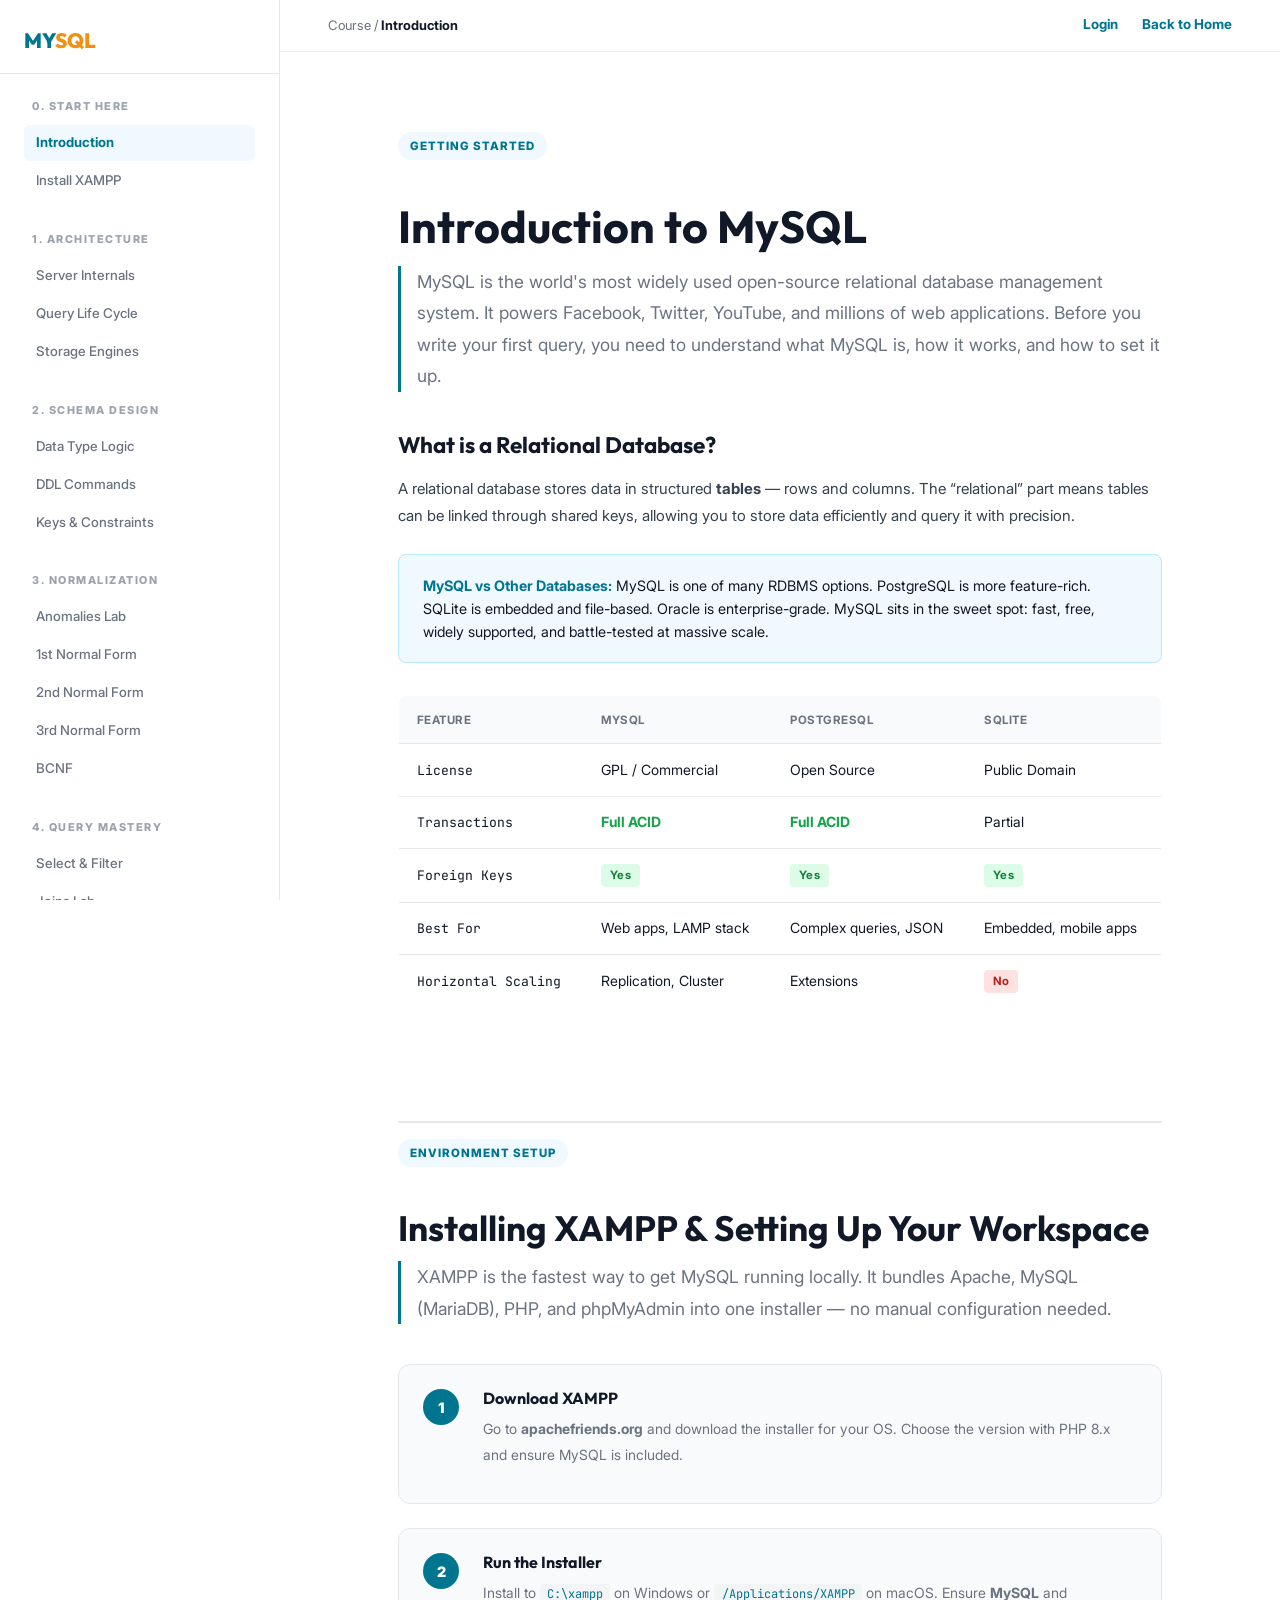
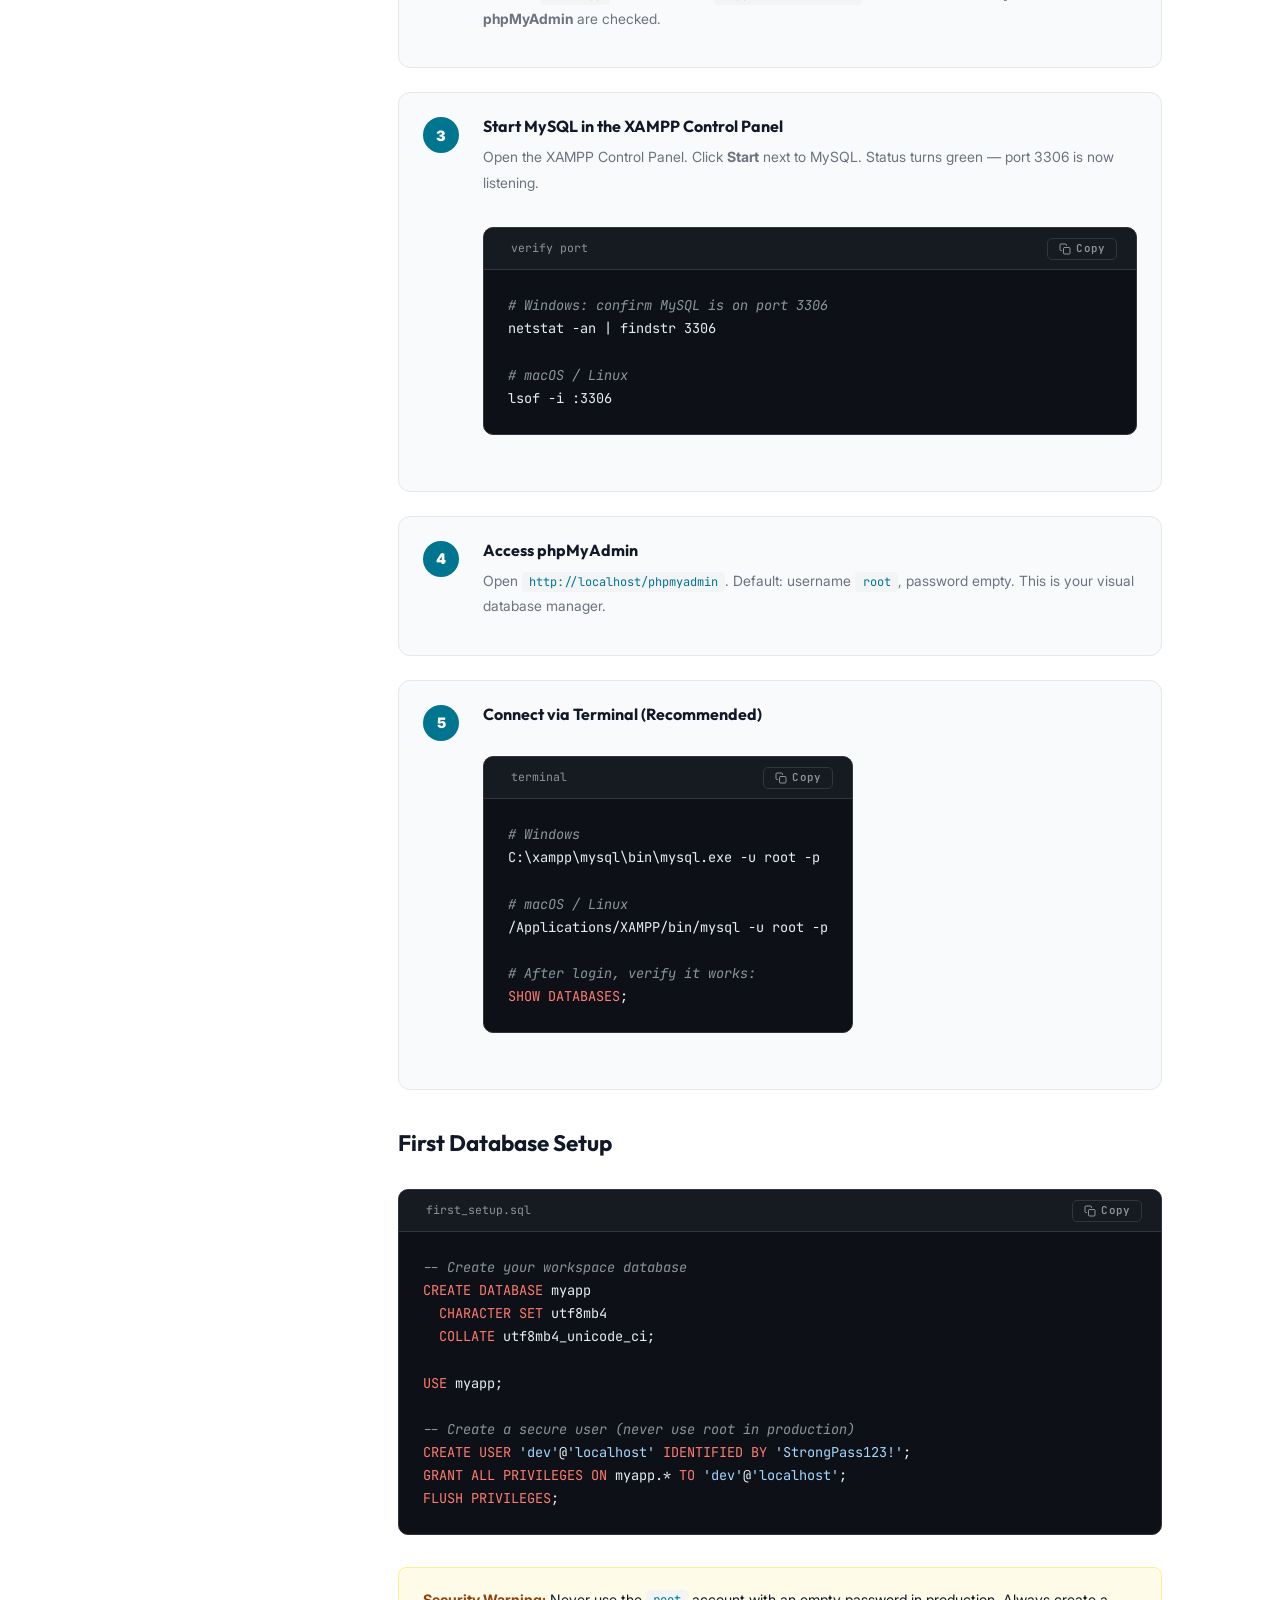
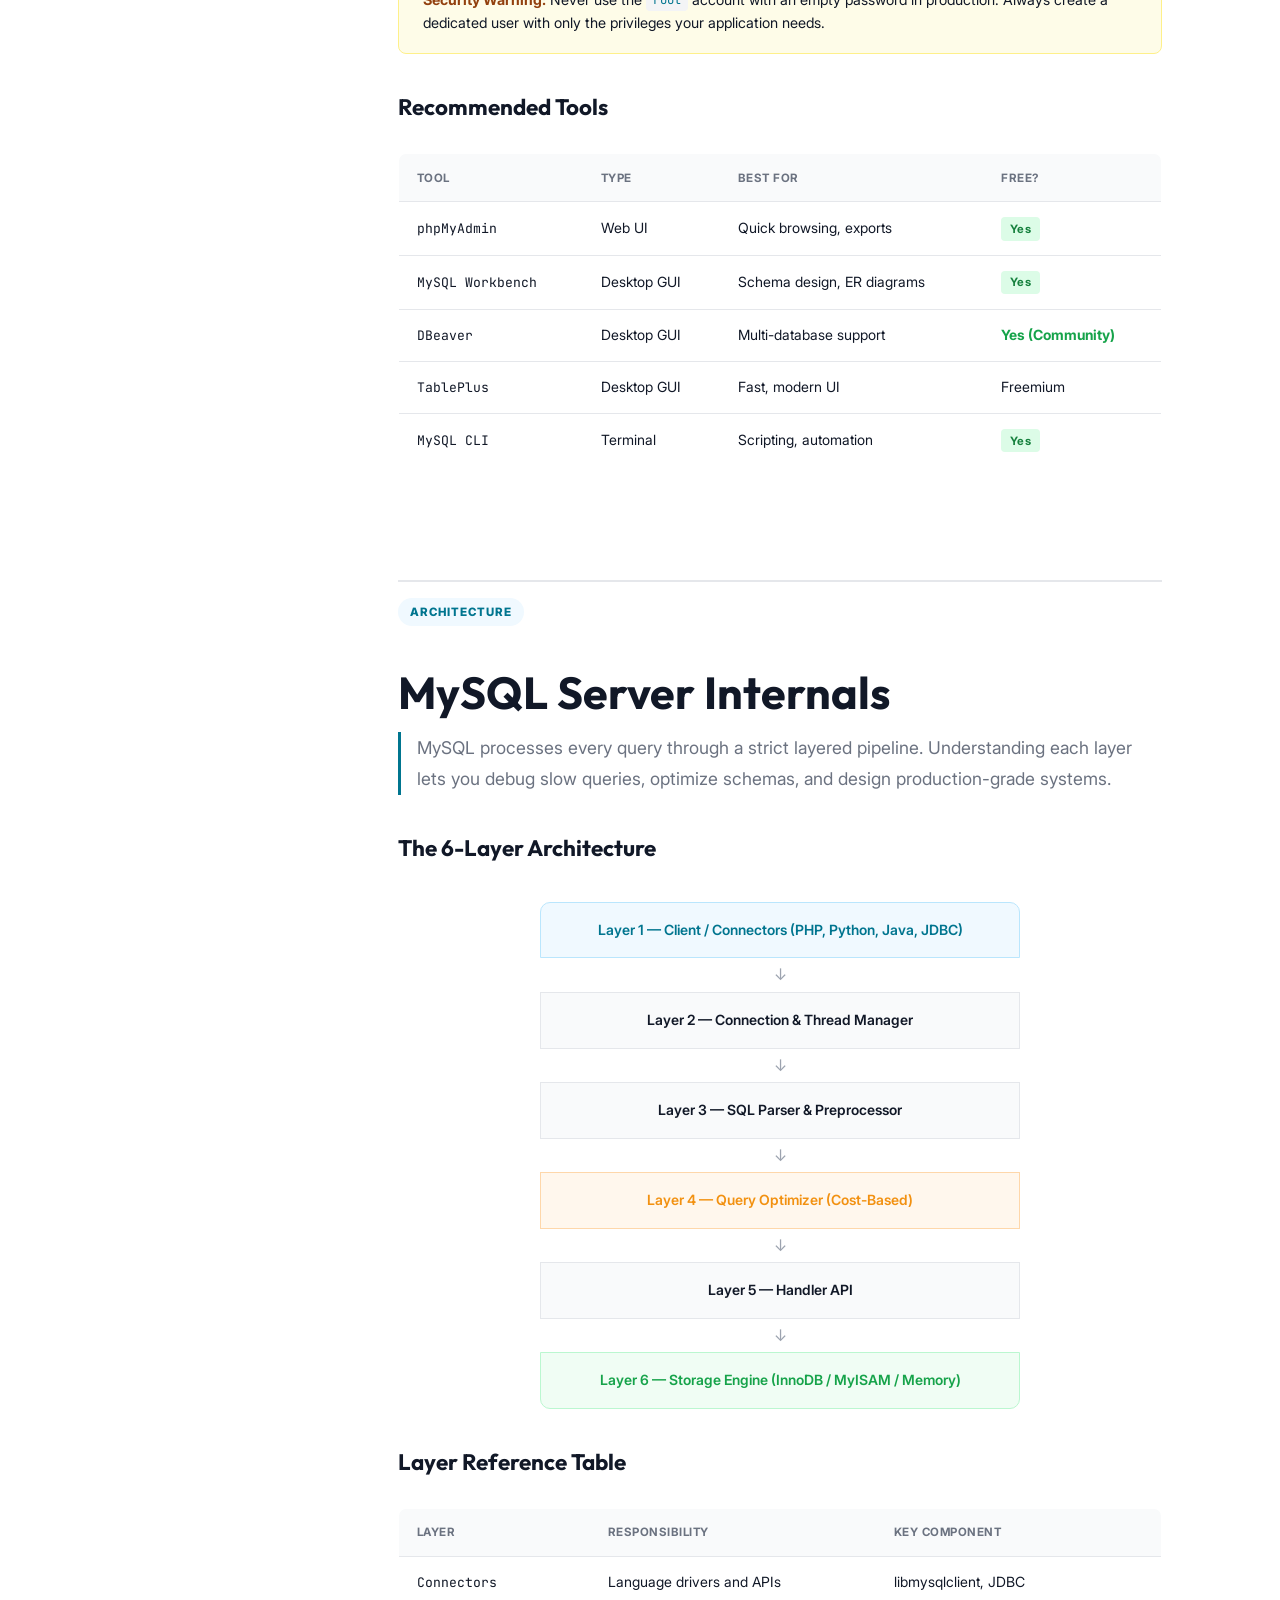
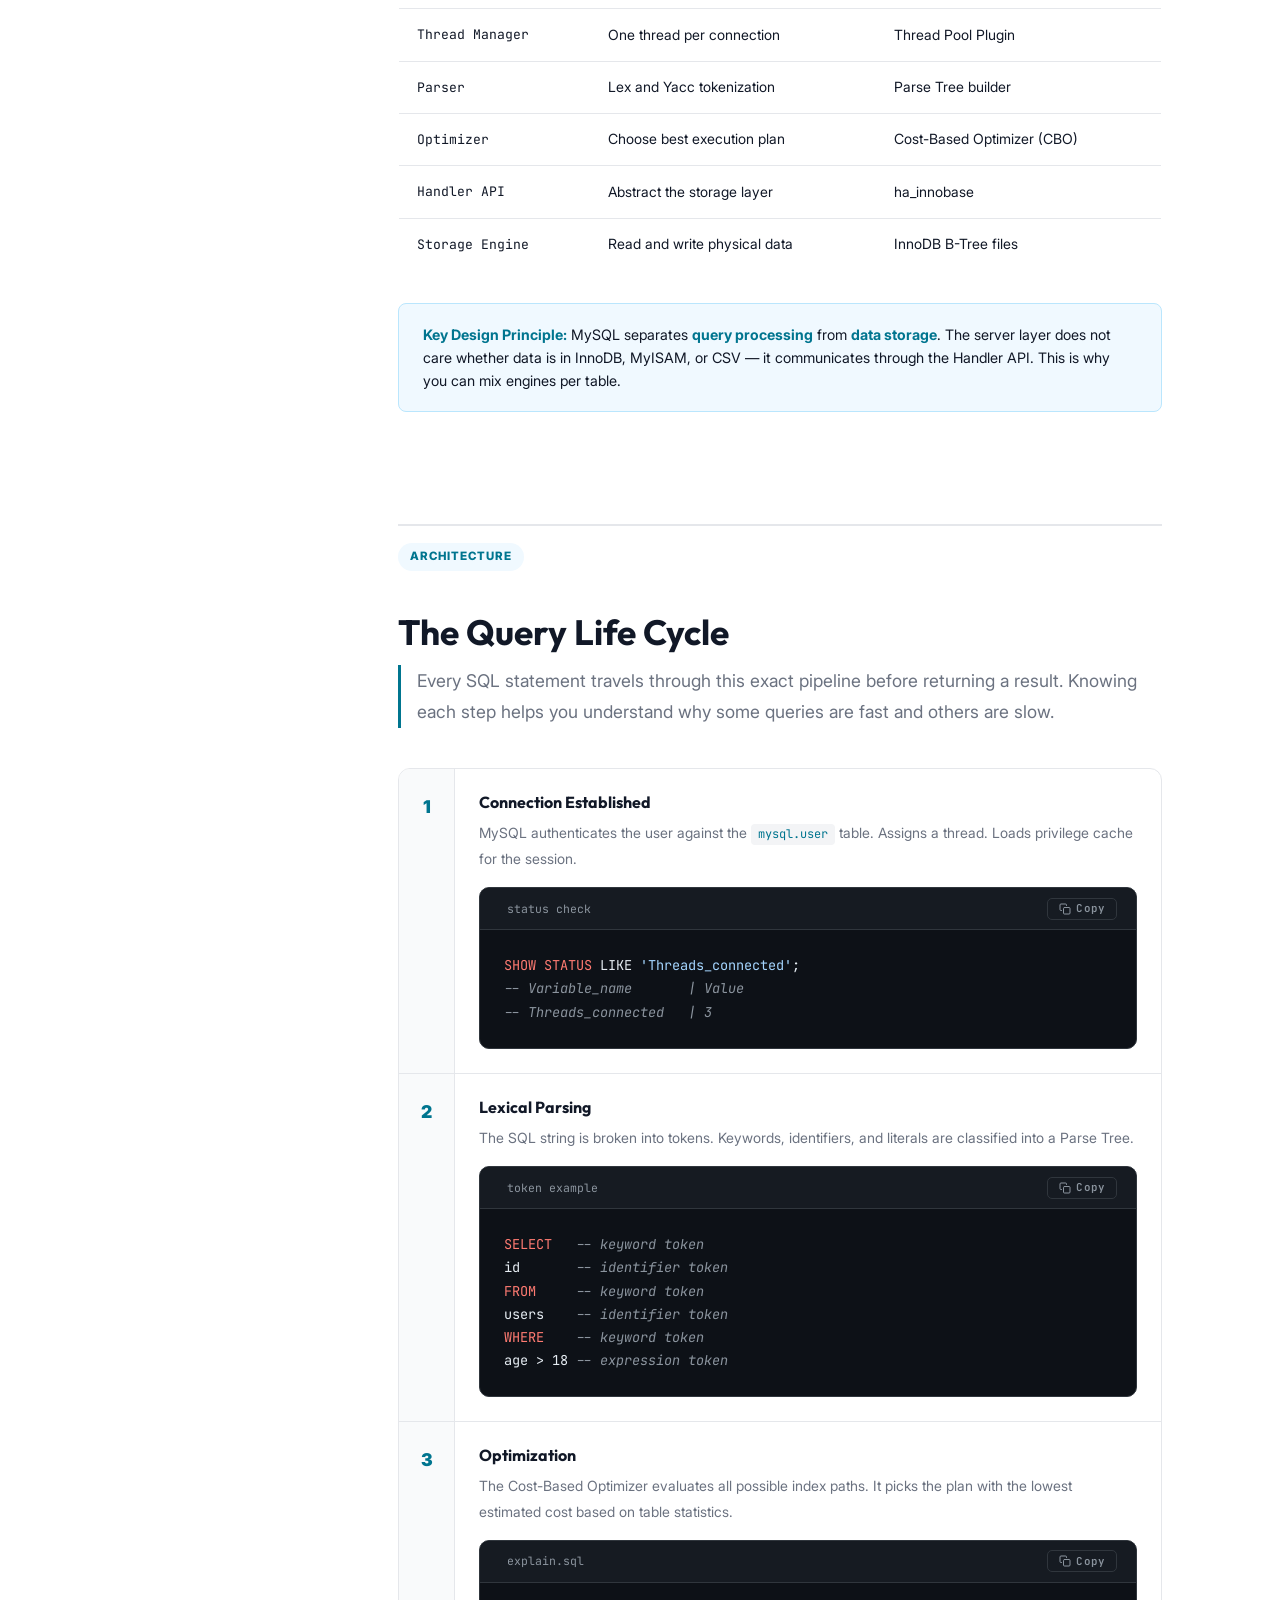
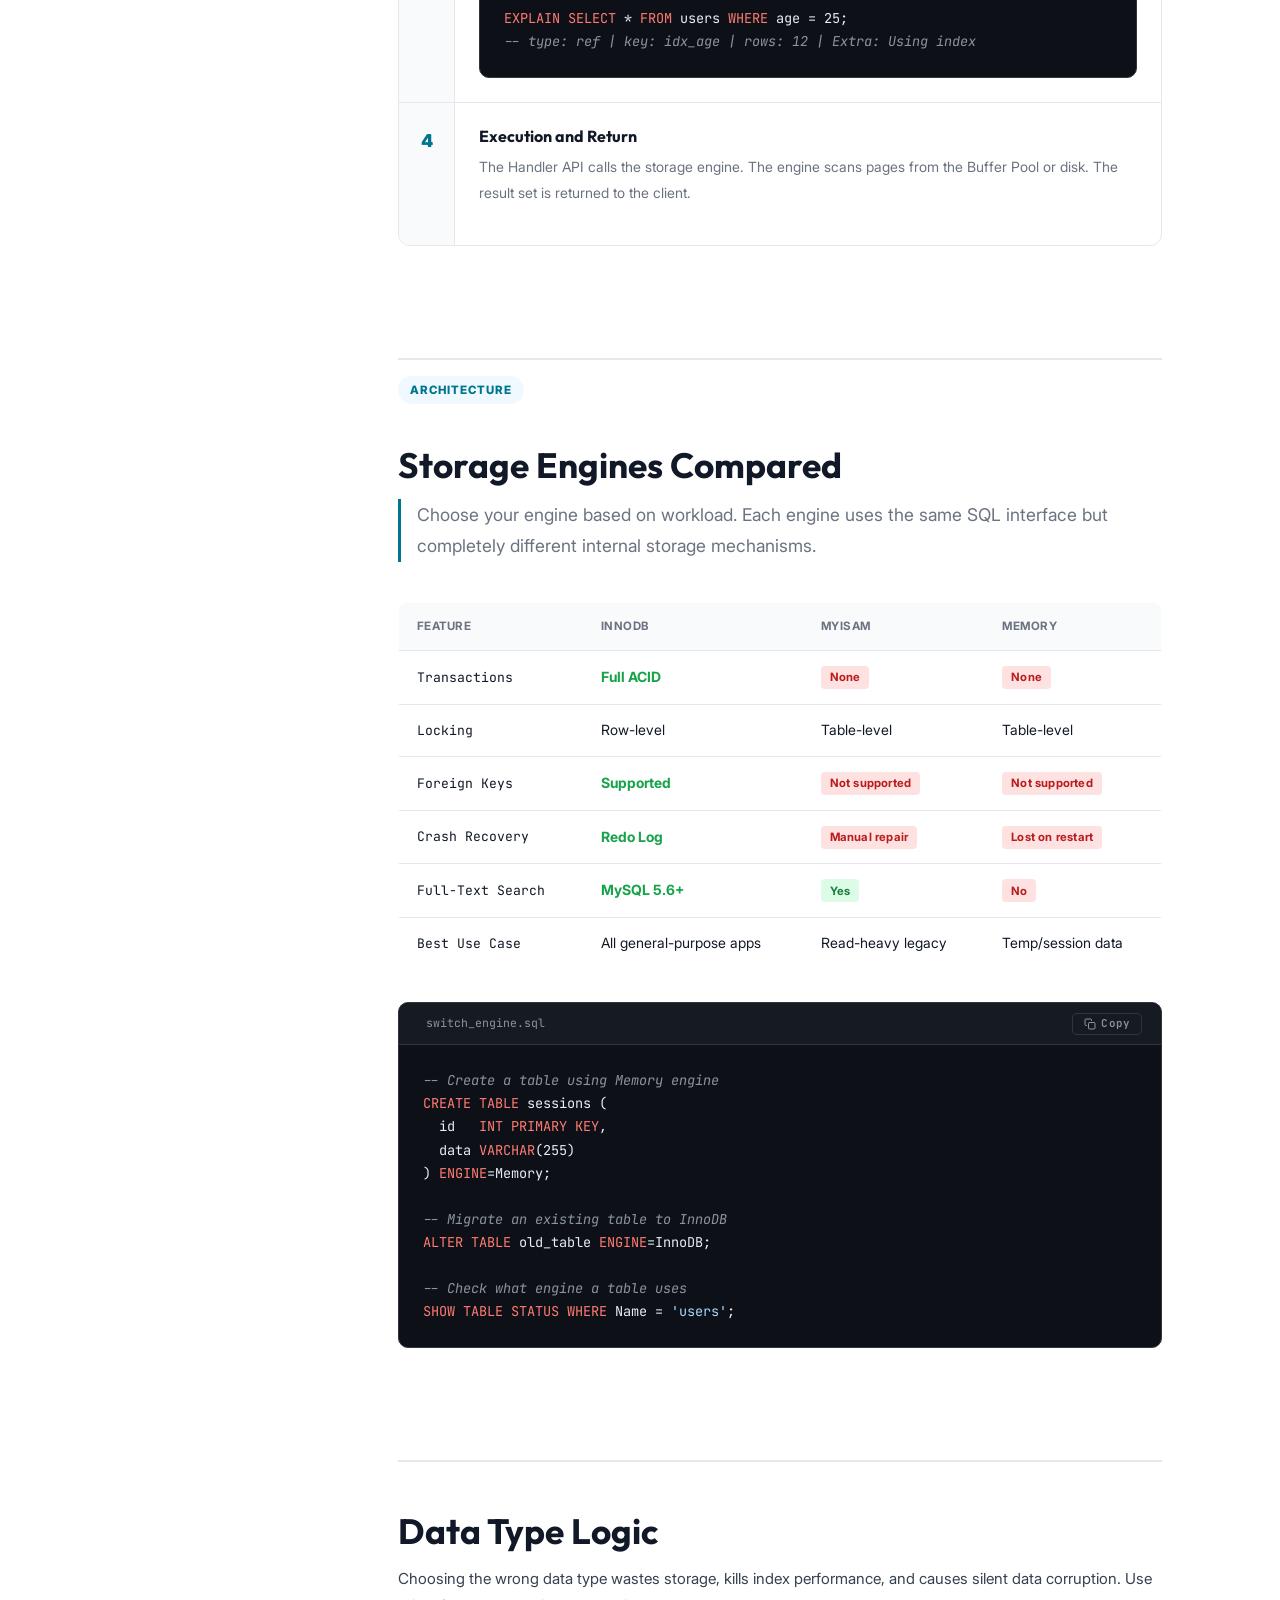
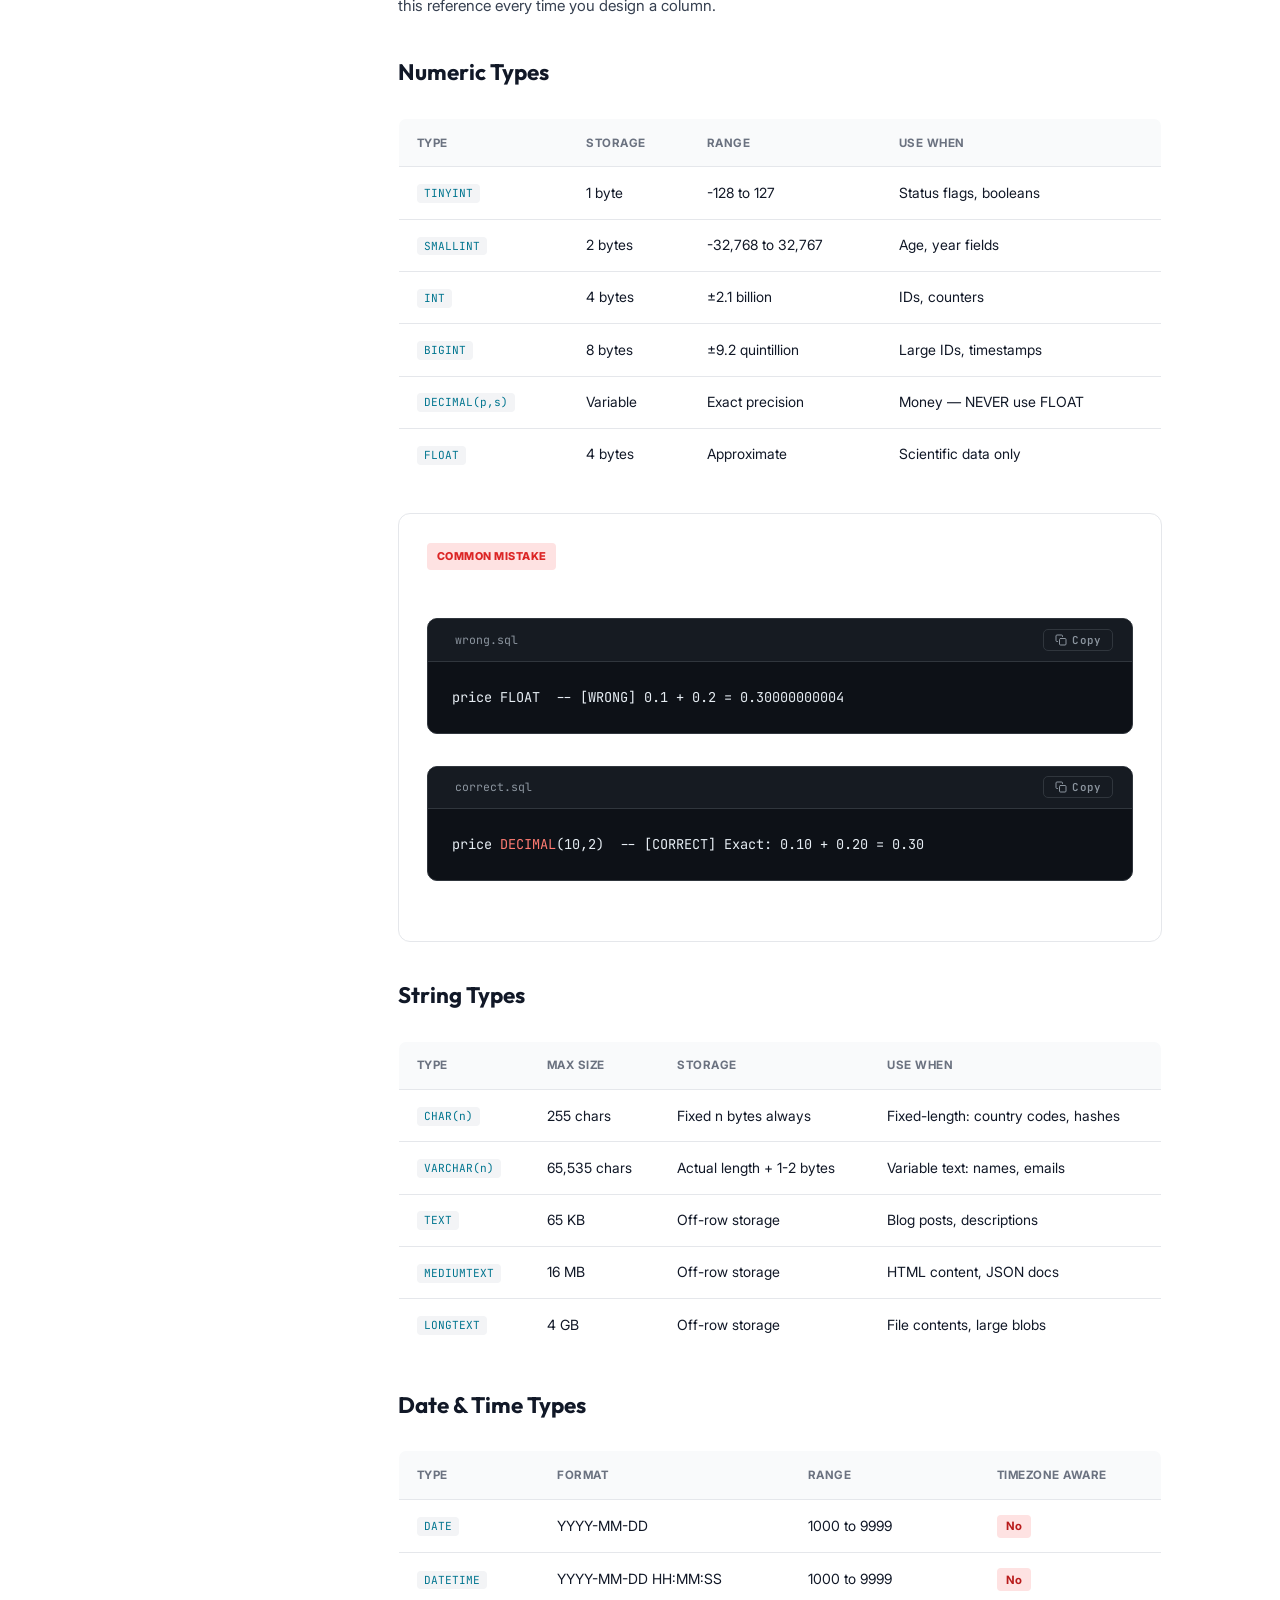
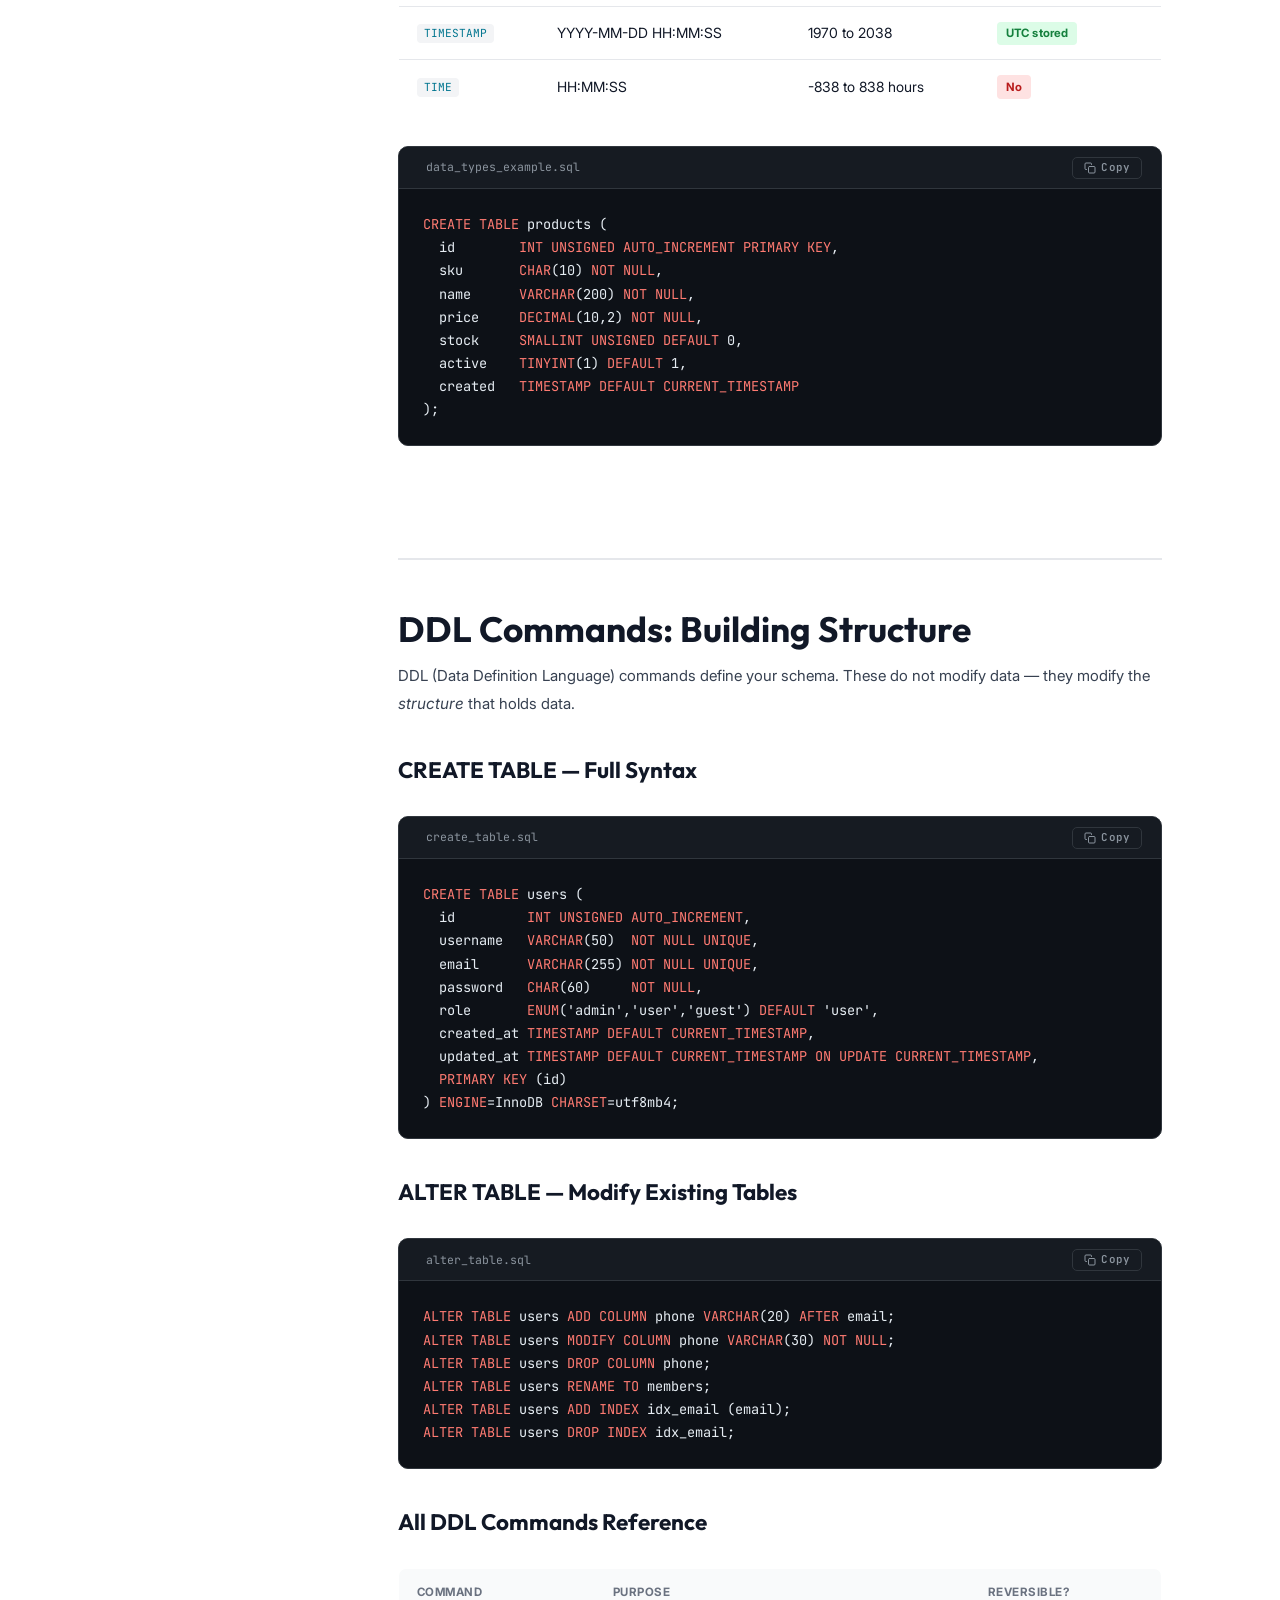
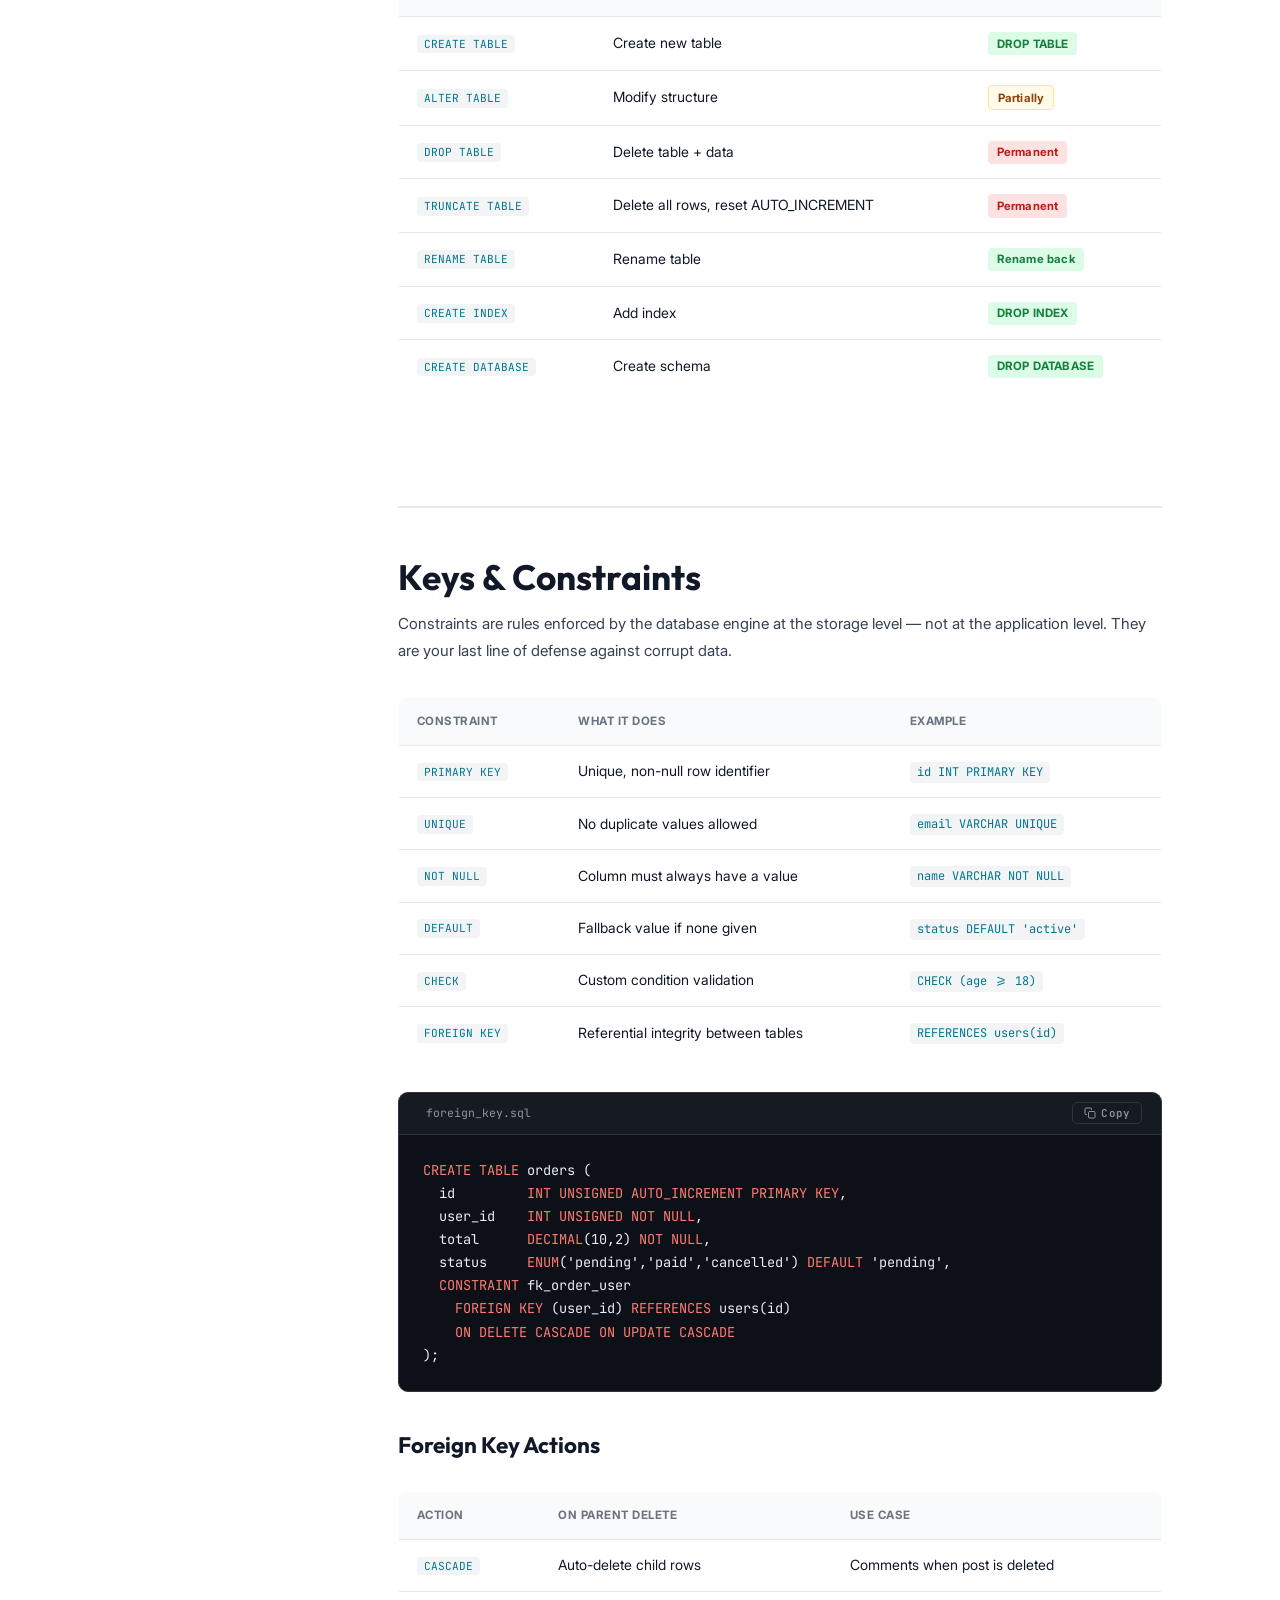
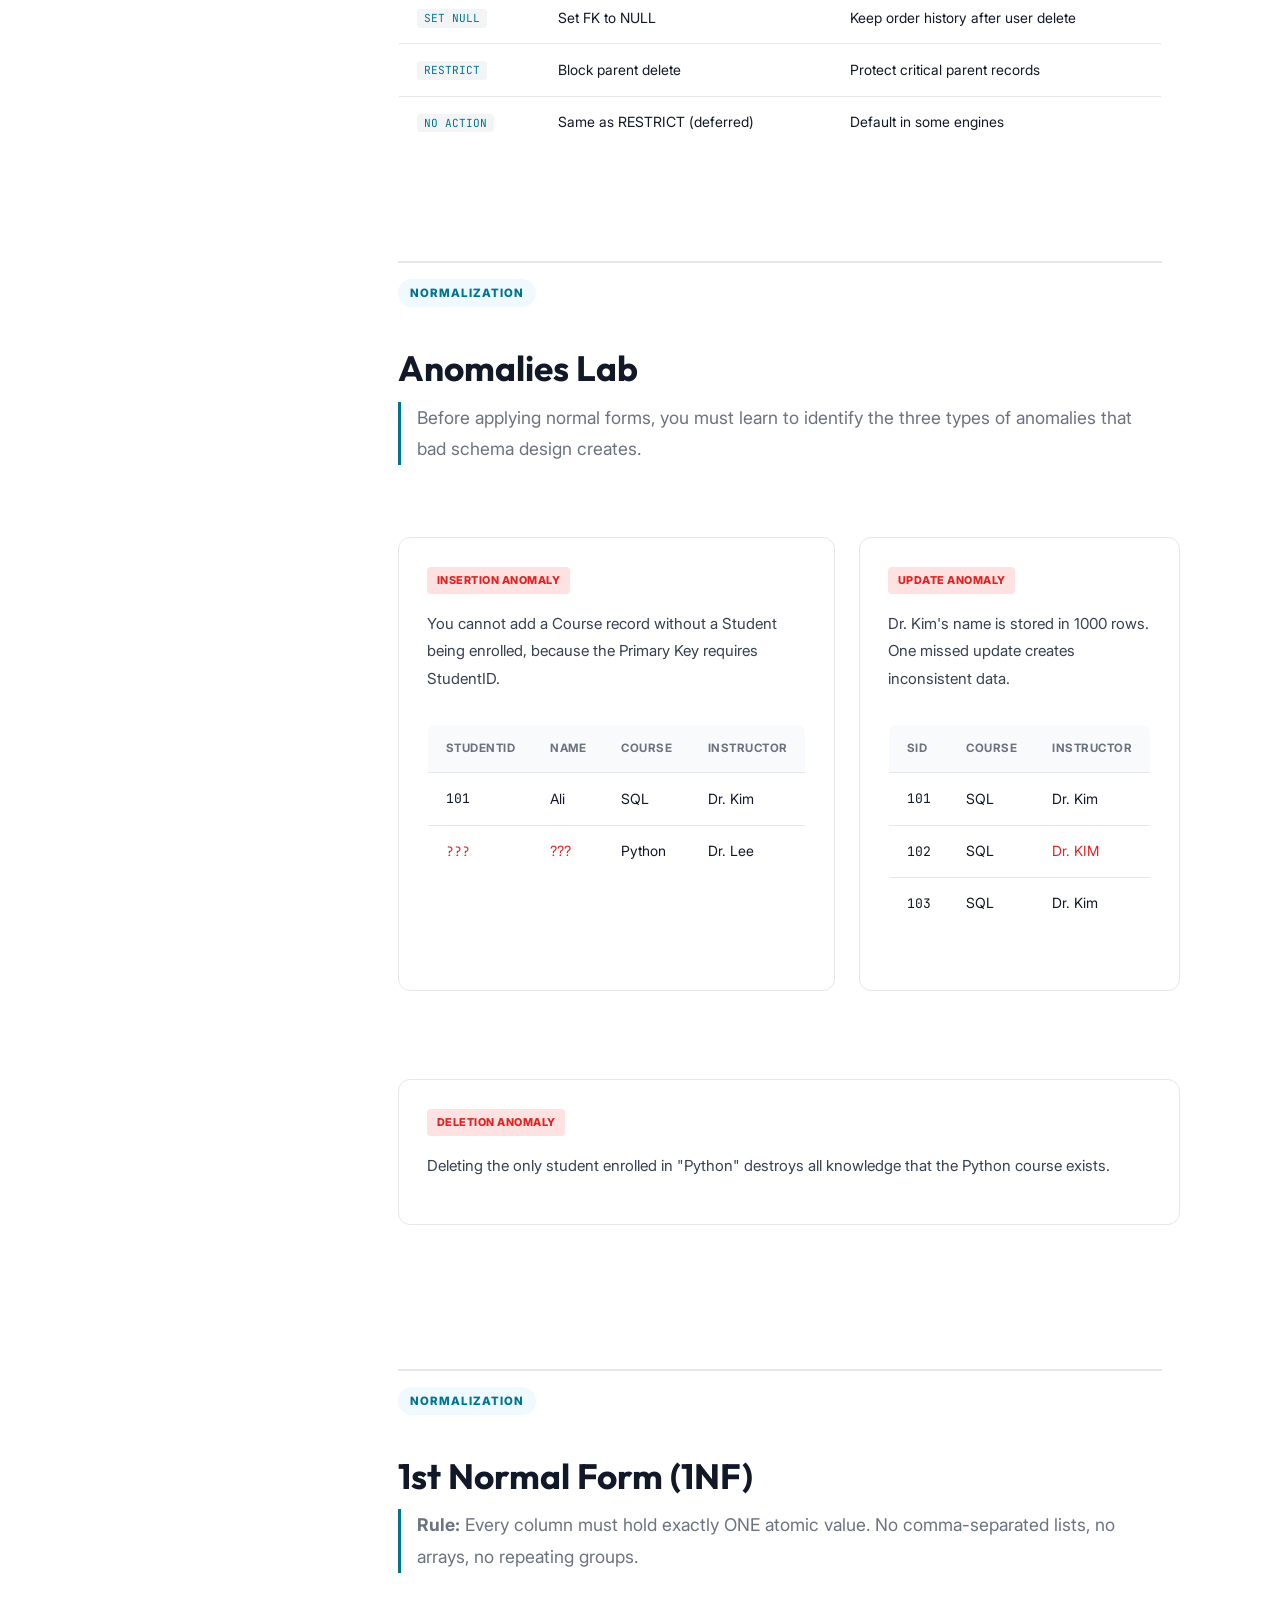
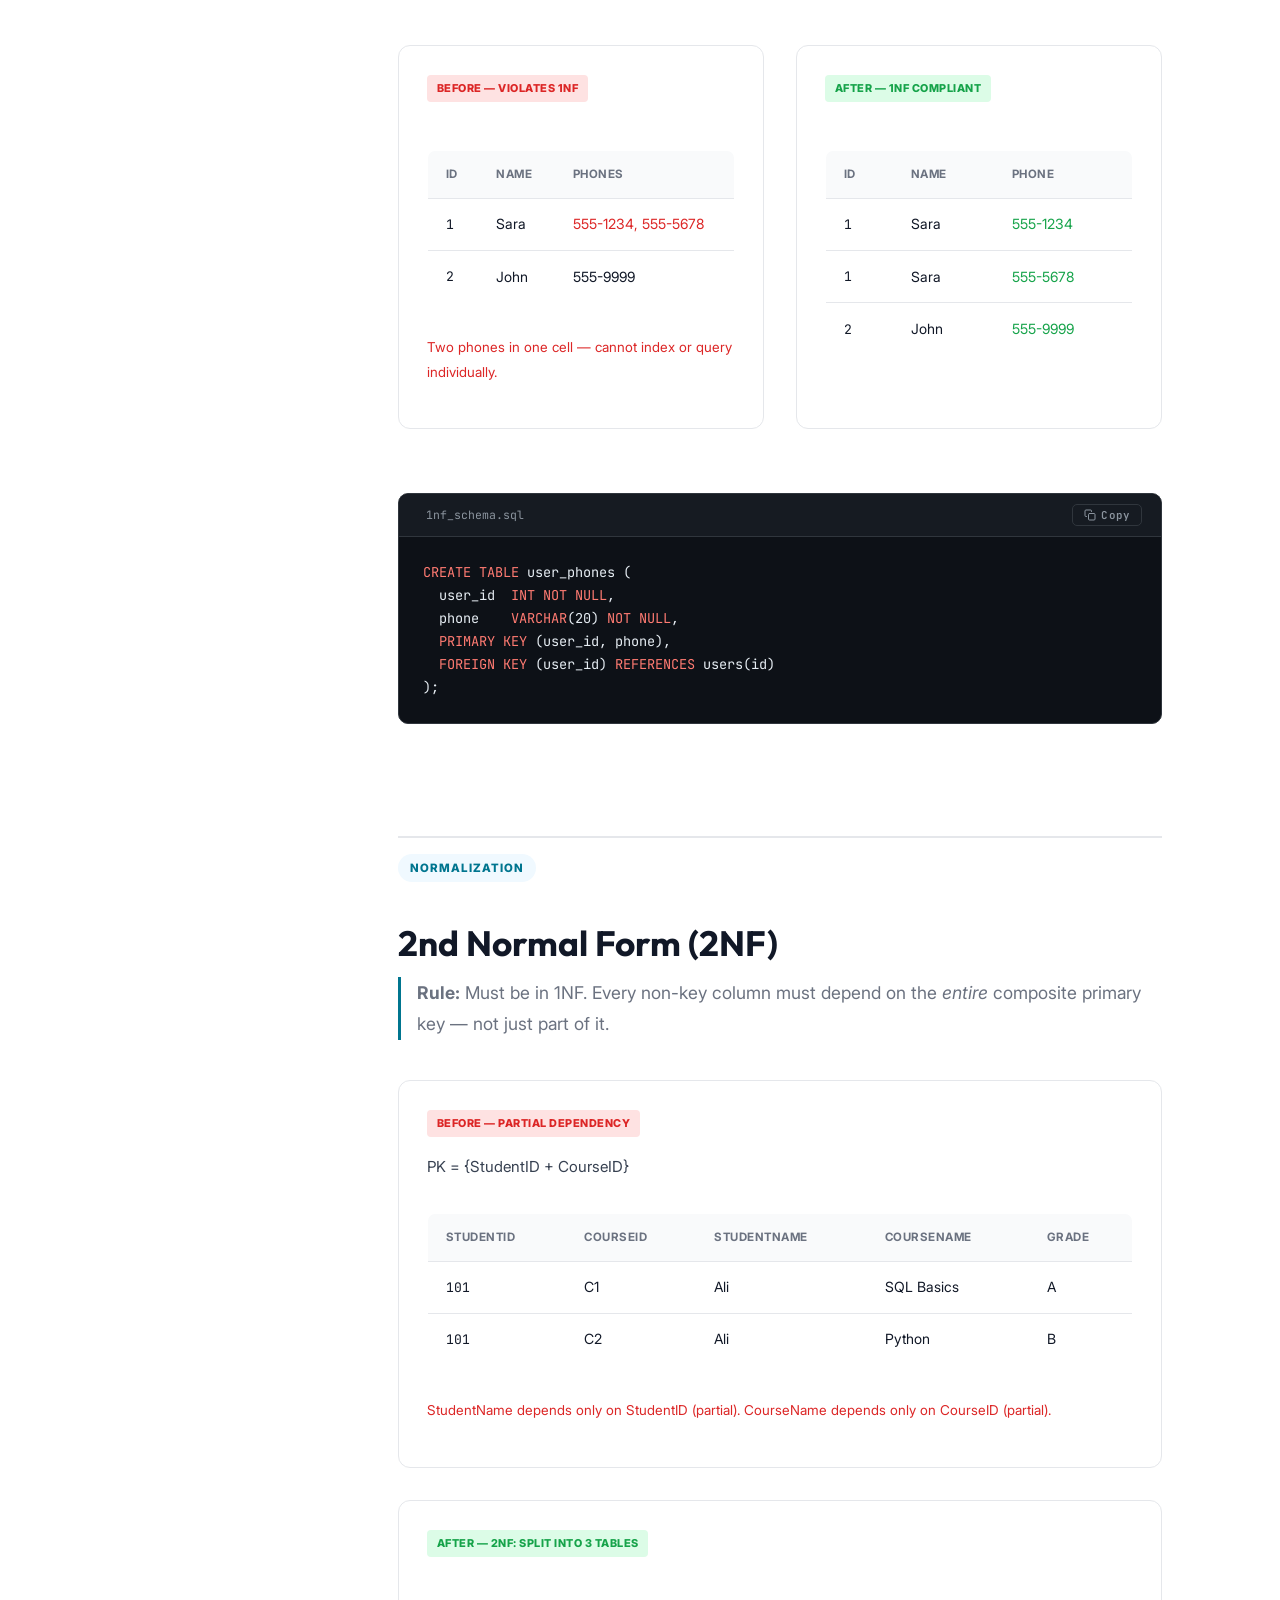
==== commit d48fce1f: "fonts are added to the build" ====
--- a/frontend/course.html
+++ b/frontend/course.html
@@ -10,6 +10,7 @@
   <link
     href="https://fonts.googleapis.com/css2?family=Outfit:wght@300;400;600;700;800&family=Inter:wght@300;400;500;600&family=JetBrains+Mono:wght@400;600&display=swap"
     rel="stylesheet">
+  <link rel="stylesheet" href="css/fonts.css">
   <link rel="stylesheet" href="css/style.css">
   <link rel="stylesheet" href="css/course.css">
 </head>
--- a/frontend/css/fonts.css
+++ b/frontend/css/fonts.css
@@ -0,0 +1,127 @@
+/* Central font loader - Self-hosted TTF fonts */
+
+/* Inter - Light (300) */
+@font-face {
+  font-family: 'Inter';
+  src: url('../fonts/Inter_24pt-Light.ttf') format('truetype');
+  font-weight: 300;
+  font-style: normal;
+  font-display: swap;
+}
+
+/* Inter - Light Italic (300) */
+@font-face {
+  font-family: 'Inter';
+  src: url('../fonts/Inter_24pt-LightItalic.ttf') format('truetype');
+  font-weight: 300;
+  font-style: italic;
+  font-display: swap;
+}
+
+/* Inter - Regular (400) */
+@font-face {
+  font-family: 'Inter';
+  src: url('../fonts/Inter_24pt-Regular.ttf') format('truetype');
+  font-weight: 400;
+  font-style: normal;
+  font-display: swap;
+}
+
+/* Inter - Italic (400) */
+@font-face {
+  font-family: 'Inter';
+  src: url('../fonts/Inter_24pt-Italic.ttf') format('truetype');
+  font-weight: 400;
+  font-style: italic;
+  font-display: swap;
+}
+
+/* Inter - Medium (500) */
+@font-face {
+  font-family: 'Inter';
+  src: url('../fonts/Inter_24pt-Medium.ttf') format('truetype');
+  font-weight: 500;
+  font-style: normal;
+  font-display: swap;
+}
+
+/* Inter - Medium Italic (500) */
+@font-face {
+  font-family: 'Inter';
+  src: url('../fonts/Inter_24pt-MediumItalic.ttf') format('truetype');
+  font-weight: 500;
+  font-style: italic;
+  font-display: swap;
+}
+
+/* Inter - SemiBold (600) */
+@font-face {
+  font-family: 'Inter';
+  src: url('../fonts/Inter_24pt-SemiBold.ttf') format('truetype');
+  font-weight: 600;
+  font-style: normal;
+  font-display: swap;
+}
+
+/* Inter - SemiBold Italic (600) */
+@font-face {
+  font-family: 'Inter';
+  src: url('../fonts/Inter_24pt-SemiBoldItalic.ttf') format('truetype');
+  font-weight: 600;
+  font-style: italic;
+  font-display: swap;
+}
+
+/* Inter - Bold (700) */
+@font-face {
+  font-family: 'Inter';
+  src: url('../fonts/Inter_24pt-Bold.ttf') format('truetype');
+  font-weight: 700;
+  font-style: normal;
+  font-display: swap;
+}
+
+/* Inter - Bold Italic (700) */
+@font-face {
+  font-family: 'Inter';
+  src: url('../fonts/Inter_24pt-BoldItalic.ttf') format('truetype');
+  font-weight: 700;
+  font-style: italic;
+  font-display: swap;
+}
+
+/* Inter - ExtraBold (800) */
+@font-face {
+  font-family: 'Inter';
+  src: url('../fonts/Inter_24pt-ExtraBold.ttf') format('truetype');
+  font-weight: 800;
+  font-style: normal;
+  font-display: swap;
+}
+
+/* Inter - ExtraBold Italic (800) */
+@font-face {
+  font-family: 'Inter';
+  src: url('../fonts/Inter_24pt-ExtraBoldItalic.ttf') format('truetype');
+  font-weight: 800;
+  font-style: italic;
+  font-display: swap;
+}
+
+/* Outfit - Bold (700) */
+@font-face {
+  font-family: 'Outfit';
+  src: url('../fonts/Outfit-Bold.ttf') format('truetype');
+  font-weight: 700;
+  font-style: normal;
+  font-display: swap;
+}
+
+/* JetBrains Mono - Regular (400) */
+@font-face {
+  font-family: 'JetBrains Mono';
+  src: url('../fonts/JetBrainsMono-Regular.ttf') format('truetype');
+  font-weight: 400;
+  font-style: normal;
+  font-display: swap;
+}
